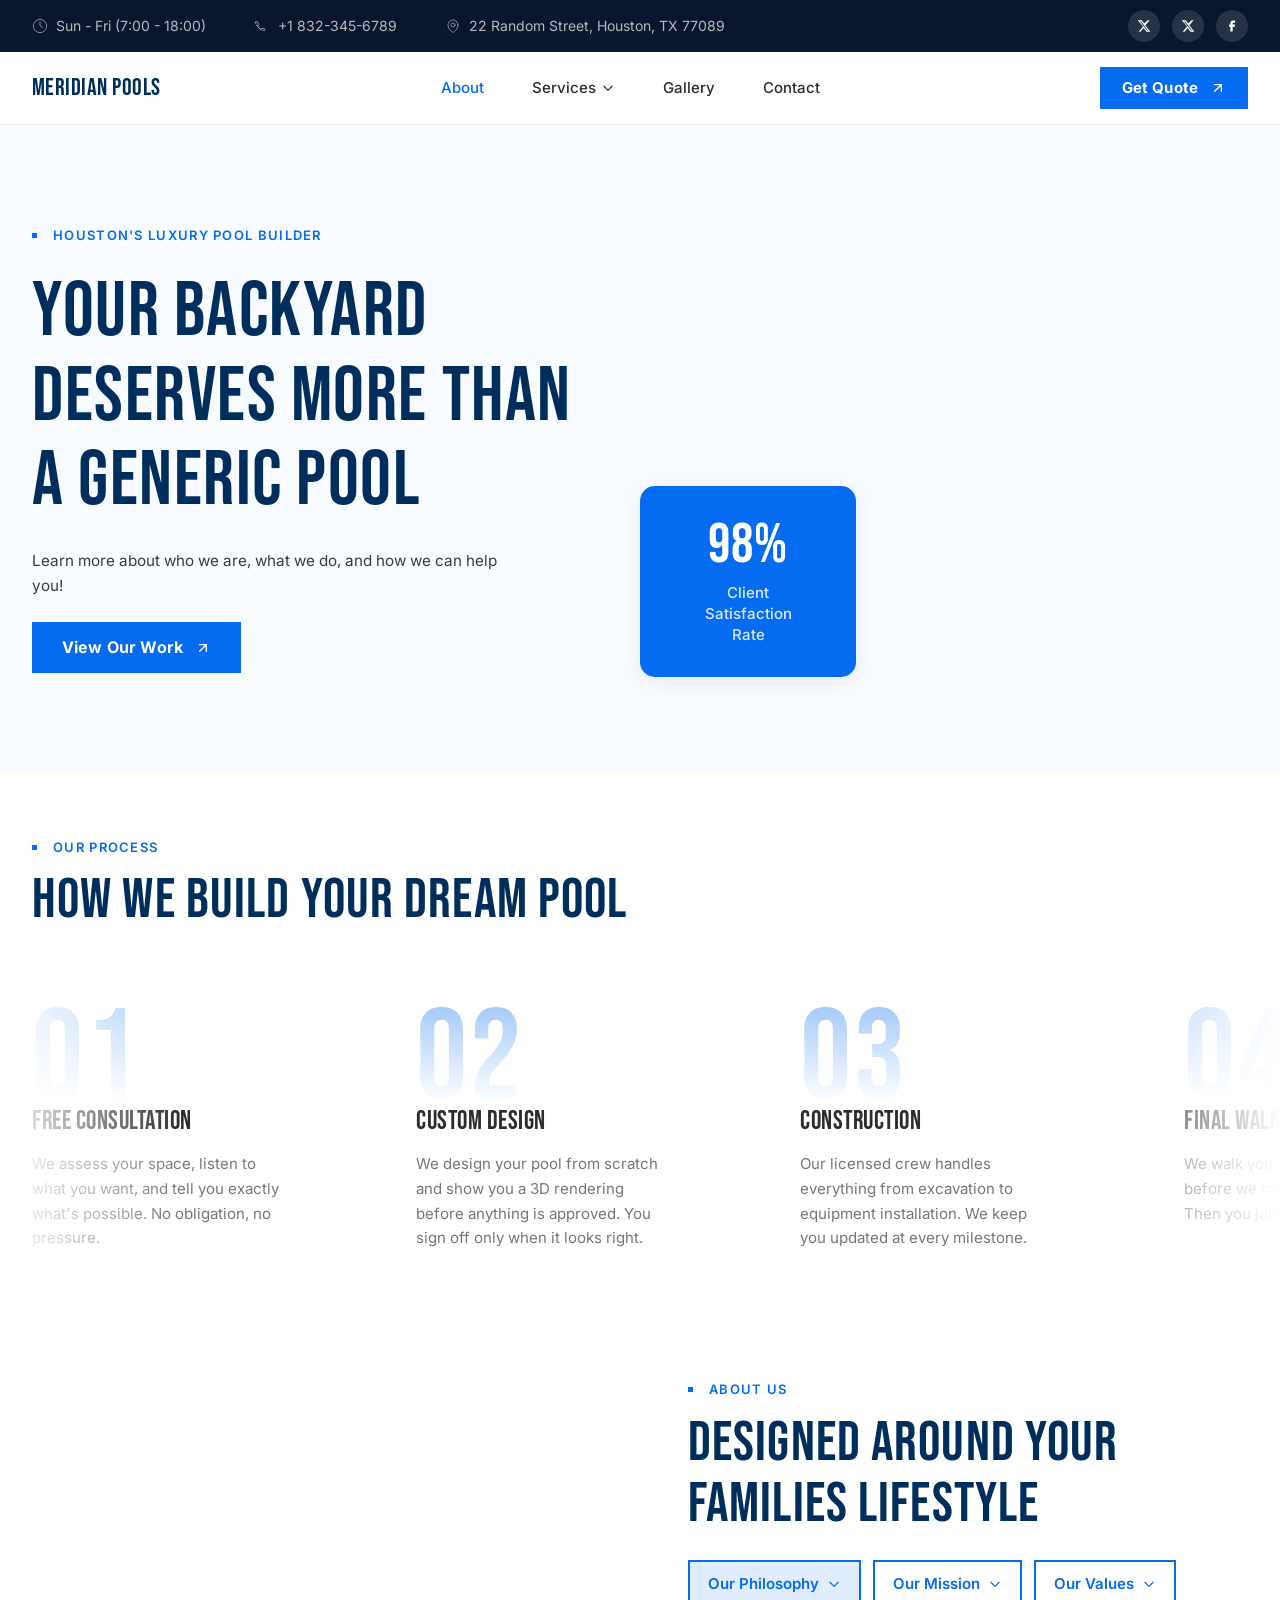
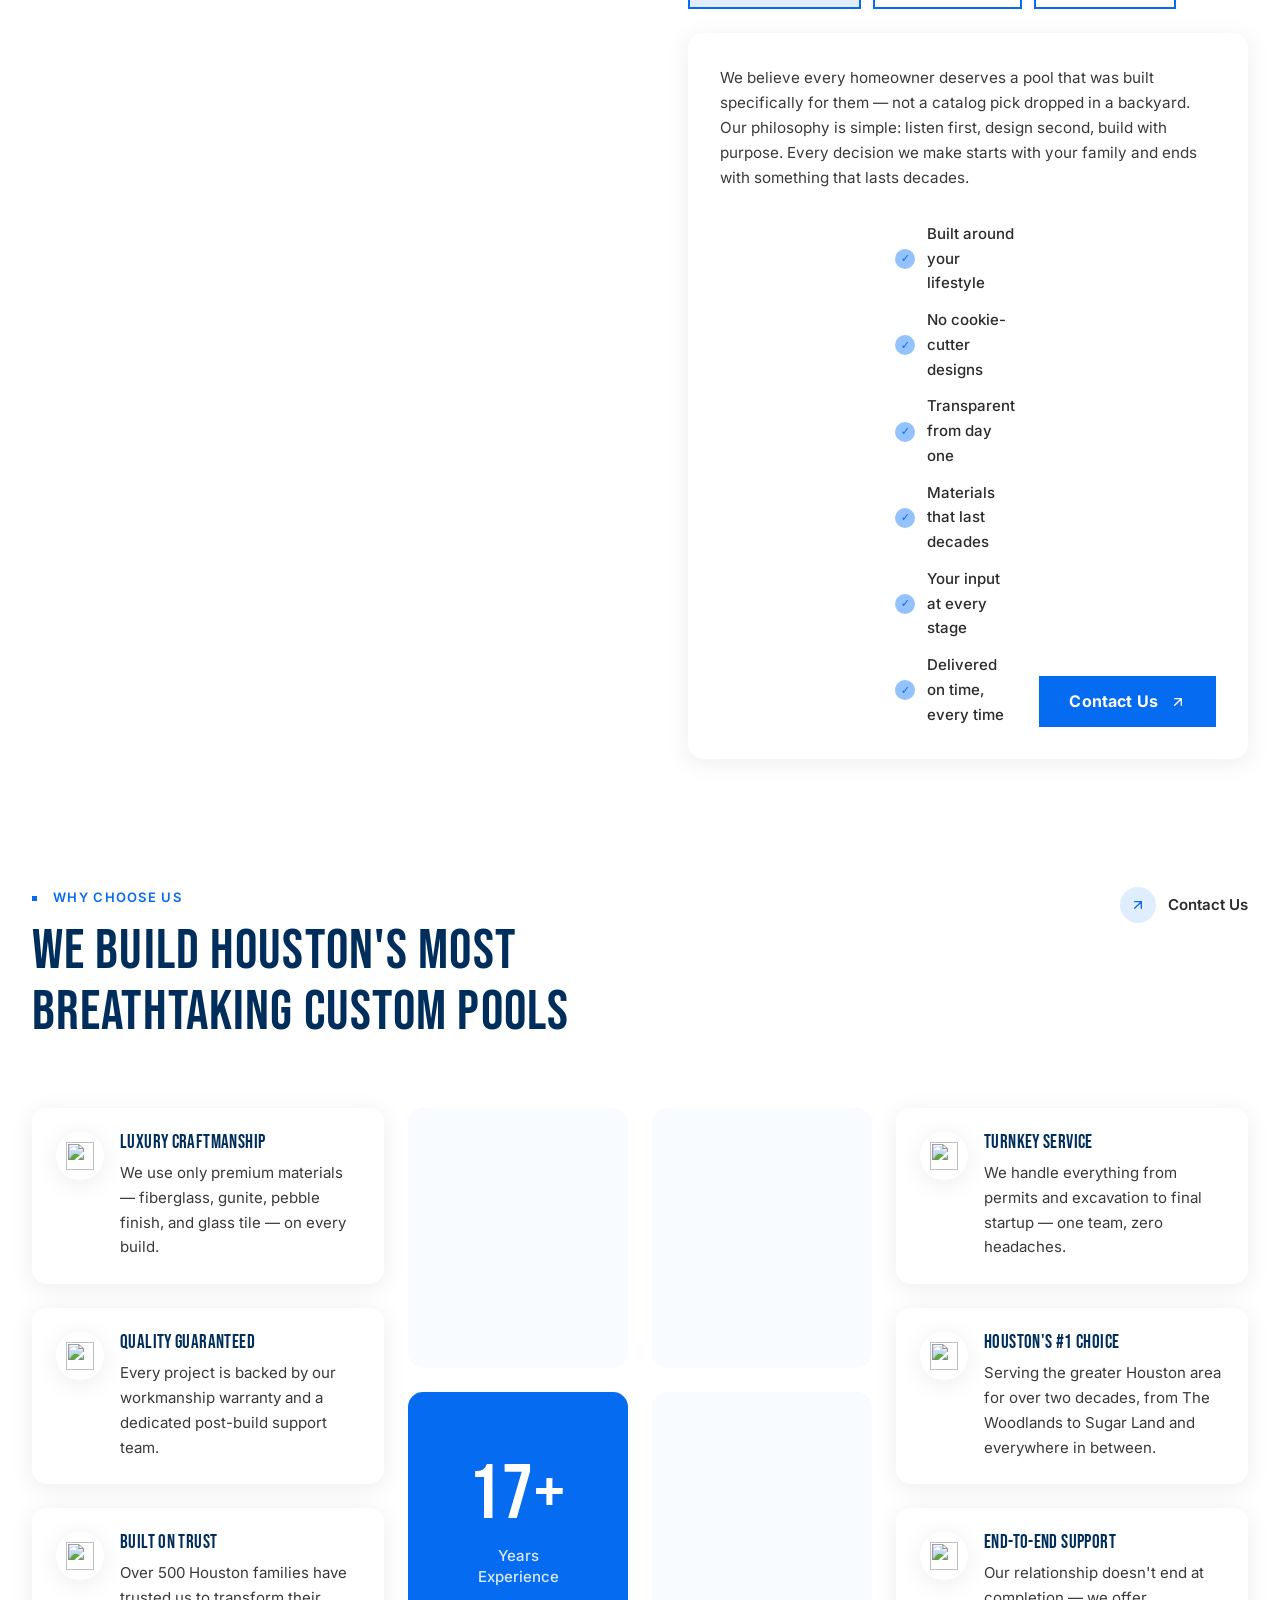
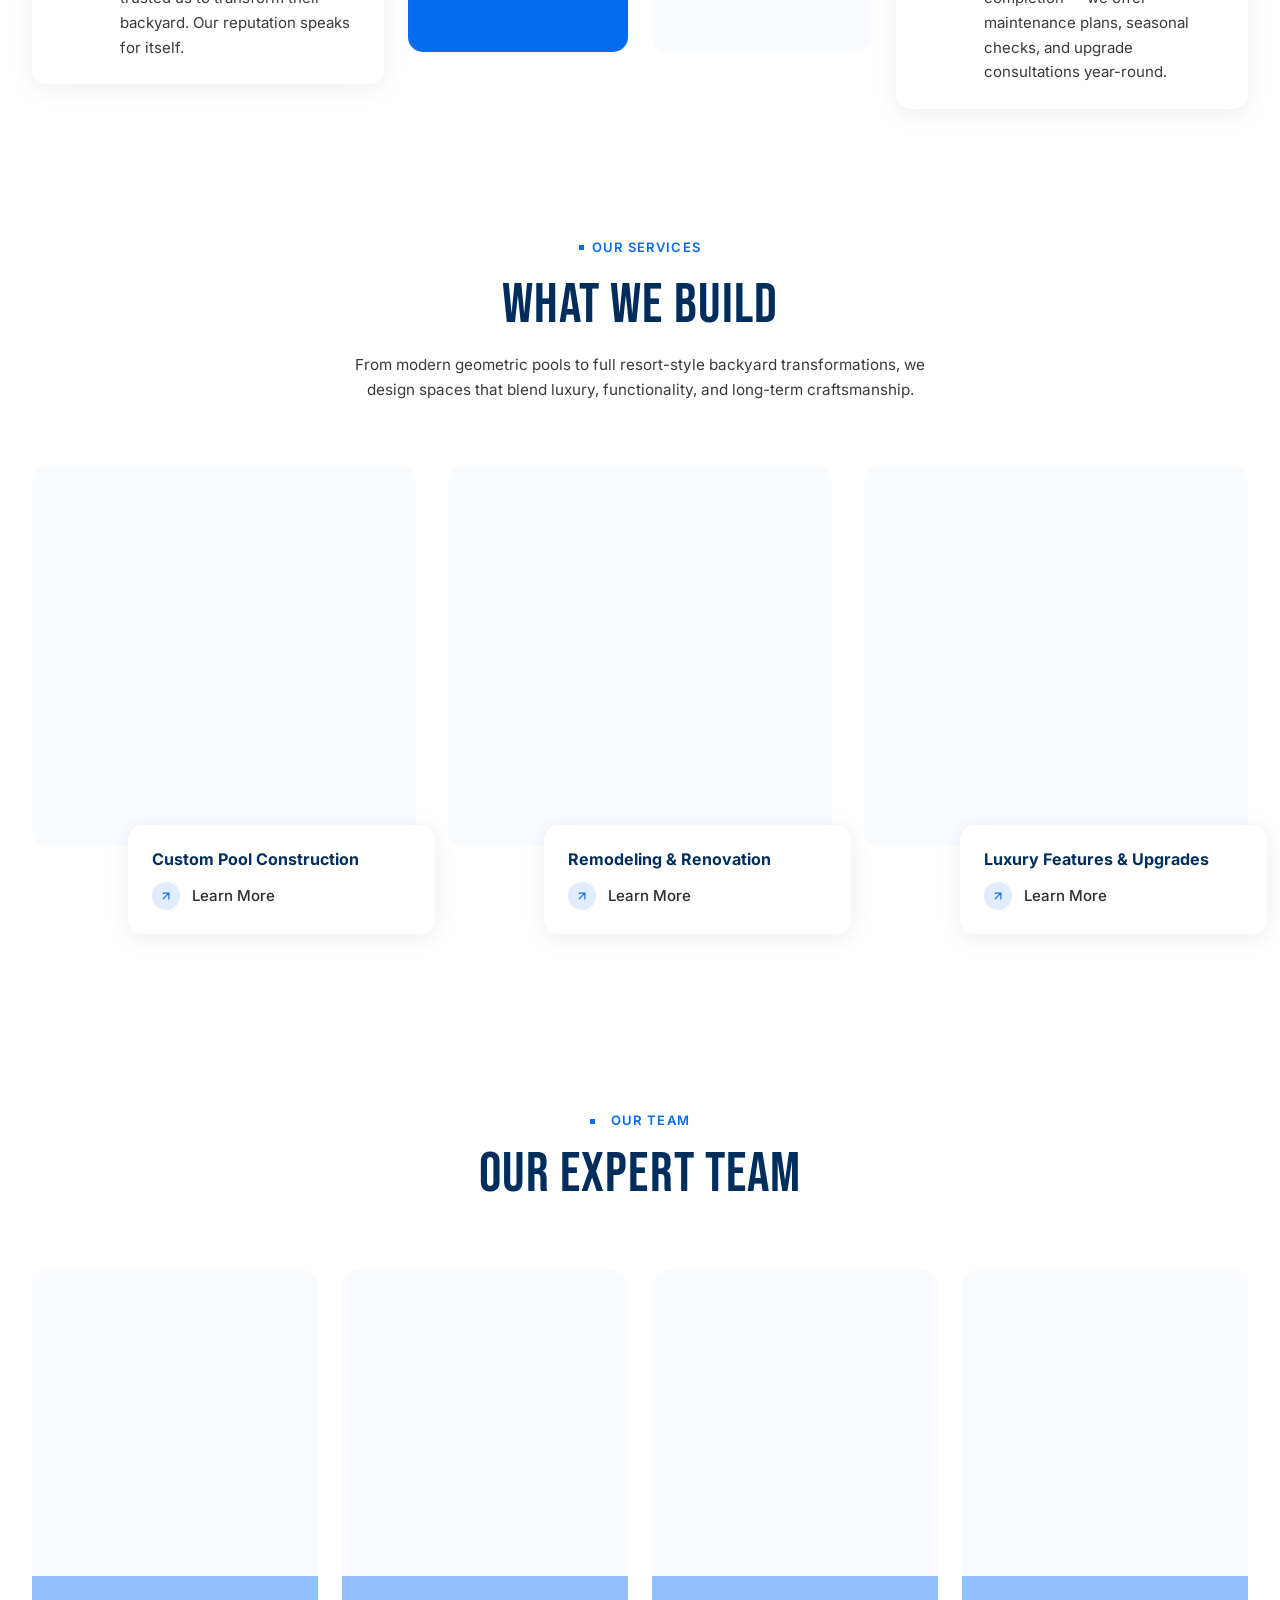
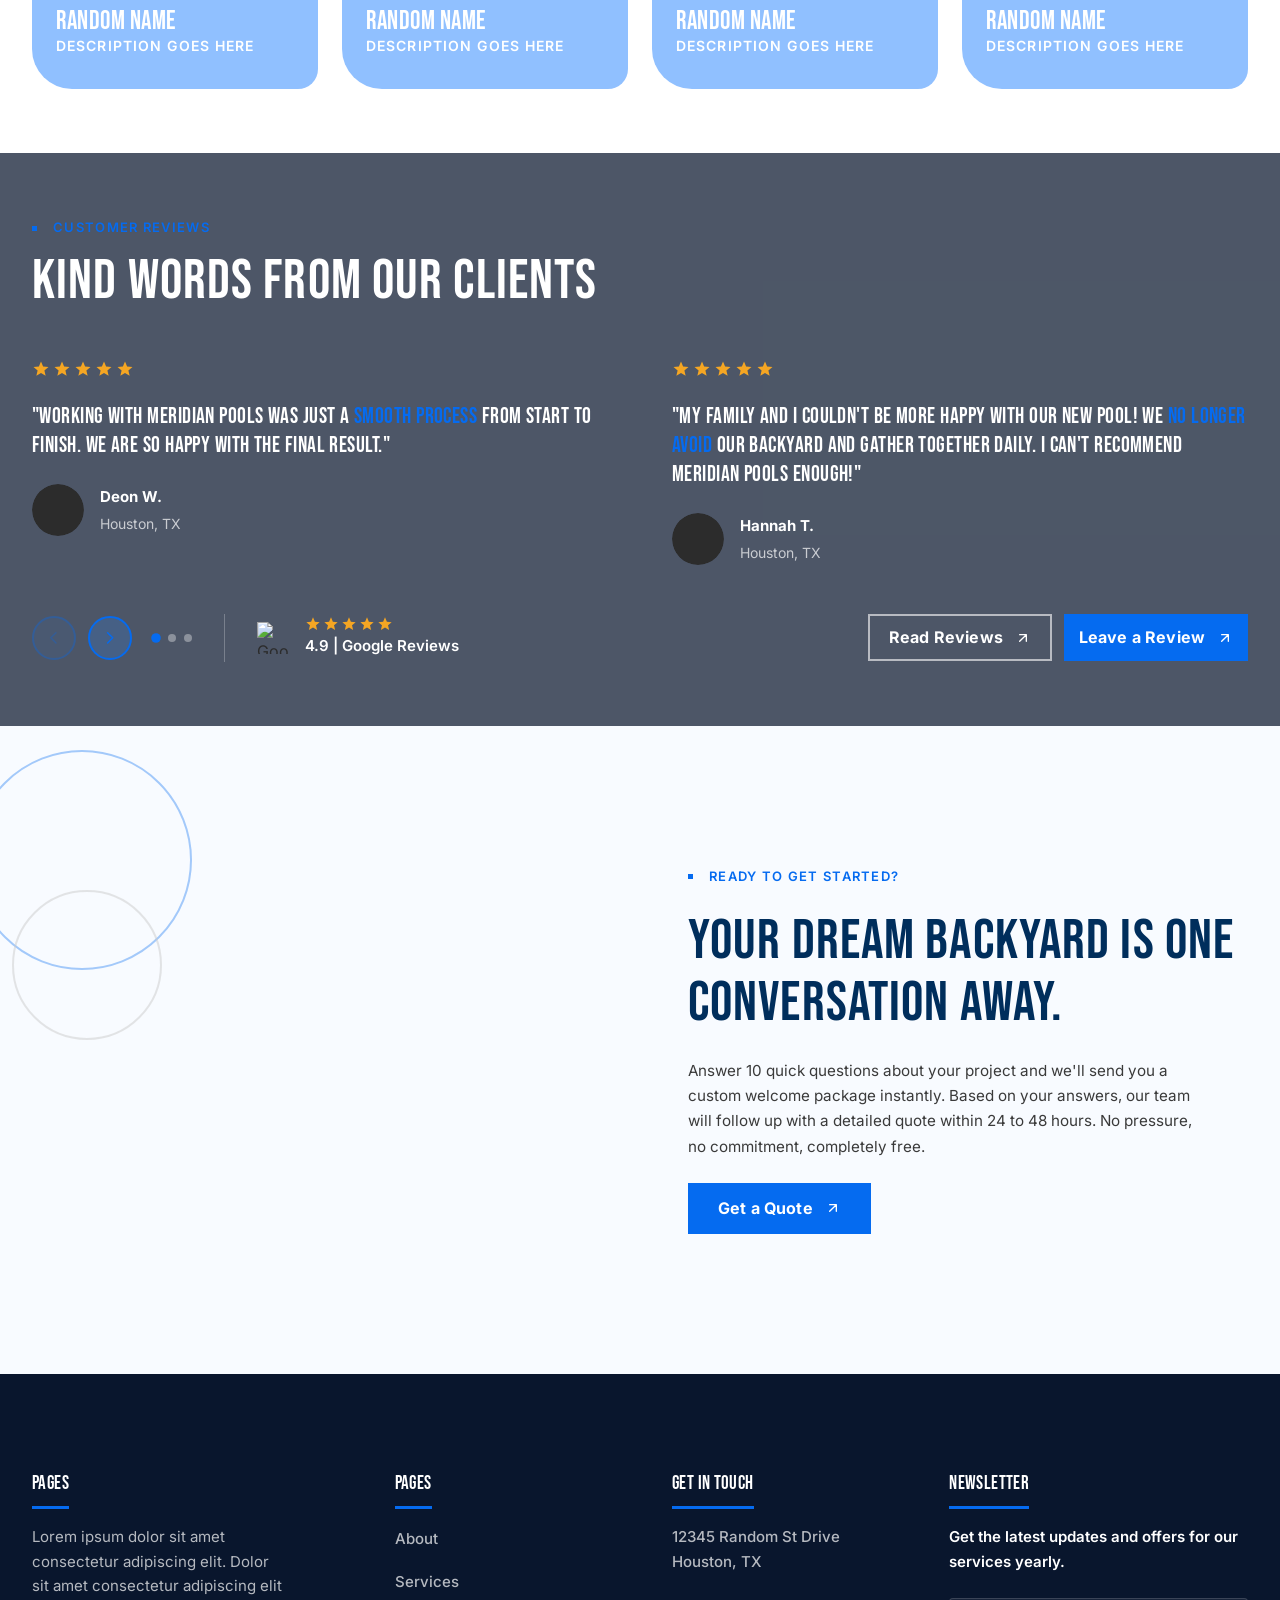
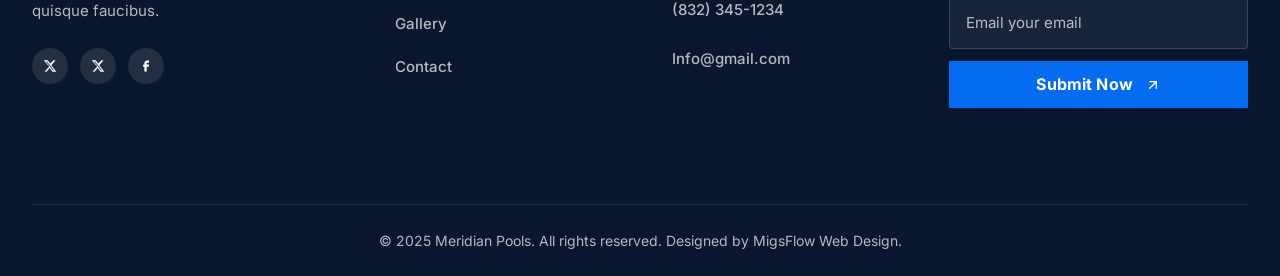
==== html/about.html @ 4914dd1b "update" ====
<!DOCTYPE html>
<html lang="en">

<head>
  <meta charset="UTF-8">
  <meta name="viewport" content="width=device-width, initial-scale=1.0">
  <meta name="description" content="Learn about Meridian Pools — Houston's trusted custom pool builder with over 120+ completed projects and a reputation built on craftsmanship and communication.">

  <title>About Us | Meridian Pools — Houston's Luxury Pool Builder</title>

  <!-- =====================================================================
     PRELOAD — Critical fonts above the fold
  ====================================================================== -->
  <link rel="preload" href="../fonts/bebas-neue-v16-latin-regular.woff2"
        as="font" type="font/woff2" crossorigin>
  <link rel="preload" href="../fonts/inter-v20-latin-700.woff2"
        as="font" type="font/woff2" crossorigin>
  <link rel="preload" href="../fonts/inter-v20-latin-regular.woff2"
        as="font" type="font/woff2" crossorigin>

  <!-- =====================================================================
     CSS
  ====================================================================== -->
  <link rel="stylesheet" href="../css/global.css">
  <link rel="stylesheet" href="../css/components.css">
  <link rel="stylesheet" href="../css/animations.css">
  <link rel="stylesheet" href="../css/styles.css">
  <link rel="stylesheet" href="../css/about.css">

</head>

<body>

  <!-- =====================================================================
     TOPBAR
  ====================================================================== -->
  <div id="topbar">
    <div class="container topbar-inner">

      <div class="topbar-info">
        <!-- Hours -->
        <span class="topbar-item">
          <svg xmlns="http://www.w3.org/2000/svg" fill="none"
               viewBox="0 0 24 24" stroke="currentColor" aria-hidden="true">
            <circle cx="12" cy="12" r="10" stroke-width="1.5"/>
            <path stroke-linecap="round" stroke-linejoin="round"
                  stroke-width="1.5" d="M12 6v6l4 2"/>
          </svg>
          Sun - Fri (7:00 - 18:00)
        </span>

        <!-- Phone -->
        <span class="topbar-item">
          <svg xmlns="http://www.w3.org/2000/svg" fill="none"
               viewBox="0 0 24 24" stroke="currentColor" aria-hidden="true">
            <path stroke-linecap="round" stroke-linejoin="round" stroke-width="1.5"
              d="M2.25 6.338c0-.414.336-.75.75-.75h2.25a.75.75 0 0 1 .743.647l.63 4.2a.75.75 0 0 1-.44.813l-1.27.508a11.25 11.25 0 0 0 5.38 5.38l.508-1.27a.75.75 0 0 1 .814-.44l4.2.63a.75.75 0 0 1 .647.743V18a.75.75 0 0 1-.75.75C9.716 18.75 2.25 11.284 2.25 6.338Z"/>
          </svg>
          <a href="tel:+18323456789">+1 832-345-6789</a>
        </span>

        <!-- Address -->
        <span class="topbar-item">
          <svg xmlns="http://www.w3.org/2000/svg" fill="none"
               viewBox="0 0 24 24" stroke="currentColor" aria-hidden="true">
            <path stroke-linecap="round" stroke-linejoin="round" stroke-width="1.5"
              d="M15 10.5a3 3 0 1 1-6 0 3 3 0 0 1 6 0Z"/>
            <path stroke-linecap="round" stroke-linejoin="round" stroke-width="1.5"
              d="M19.5 10.5c0 7.142-7.5 11.25-7.5 11.25S4.5 17.642 4.5 10.5a7.5 7.5 0 1 1 15 0Z"/>
          </svg>
          <a href="https://maps.google.com" target="_blank" rel="noopener">
            22 Random Street, Houston, TX 77089
          </a>
        </span>
      </div>

      <!-- Social icons -->
      <div class="topbar-social">
        <a href="#" aria-label="Twitter / X">
          <svg xmlns="http://www.w3.org/2000/svg" viewBox="0 0 24 24"
               fill="currentColor" aria-hidden="true">
            <path d="M18.244 2.25h3.308l-7.227 8.26 8.502 11.24H16.17l-4.714-6.231-5.401 6.231H2.746l7.73-8.835L1.254 2.25H8.08l4.253 5.622 5.911-5.622Zm-1.161 17.52h1.833L7.084 4.126H5.117L17.083 19.77Z"/>
          </svg>
        </a>
        <a href="#" aria-label="X">
          <svg xmlns="http://www.w3.org/2000/svg" viewBox="0 0 24 24"
               fill="currentColor" aria-hidden="true">
            <path d="M18.244 2.25h3.308l-7.227 8.26 8.502 11.24H16.17l-4.714-6.231-5.401 6.231H2.746l7.73-8.835L1.254 2.25H8.08l4.253 5.622 5.911-5.622Zm-1.161 17.52h1.833L7.084 4.126H5.117L17.083 19.77Z"/>
          </svg>
        </a>
        <a href="#" aria-label="Facebook">
          <svg xmlns="http://www.w3.org/2000/svg" viewBox="0 0 24 24"
               fill="currentColor" aria-hidden="true">
            <path d="M9.198 21.5h4v-8.01h3.604l.396-3.98h-4V7.5a1 1 0 0 1 1-1h3v-4h-3a5 5 0 0 0-5 5v2.01h-2l-.396 3.98h2.396v8.01Z"/>
          </svg>
        </a>
      </div>

    </div>
  </div>
  <!-- /TOPBAR -->


  <!-- =====================================================================
     NAVIGATION
  ====================================================================== -->
  <header id="navbar">
    <div class="container nav-inner">

      <a href="../index.html" class="nav-logo" aria-label="Meridian Pools — Home">
        MERIDIAN POOLS
      </a>

      <!-- Desktop nav -->
      <nav aria-label="Main navigation">
        <ul class="nav-links">
          <li><a href="about.html" class="active">About</a></li>

          <li>
            <button class="nav-drop-toggle" aria-expanded="false"
                    aria-haspopup="true">
              Services
              <svg class="nav-chevron" xmlns="http://www.w3.org/2000/svg"
                   fill="none" viewBox="0 0 24 24" stroke="currentColor"
                   aria-hidden="true">
                <path stroke-linecap="round" stroke-linejoin="round"
                      stroke-width="2" d="M19 9l-7 7-7-7"/>
              </svg>
            </button>
            <ul class="nav-dropdown" role="menu">
              <li role="none">
                <a href="services/custom-builds.html" role="menuitem">
                  Custom Pool Construction
                </a>
              </li>
              <li role="none">
                <a href="services/renovations.html" role="menuitem">
                  Remodeling &amp; Renovation
                </a>
              </li>
              <li role="none">
                <a href="services/add-ons.html" role="menuitem">
                  Luxury Features &amp; Add-Ons
                </a>
              </li>
            </ul>
          </li>

          <li><a href="gallery.html">Gallery</a></li>
          <li><a href="contact.html">Contact</a></li>
        </ul>
      </nav>

      <!-- Desktop CTA -->
      <div class="nav-cta">
        <a href="quote.html" class="btn-primary">
          Get Quote
          <svg class="btn-icon" xmlns="http://www.w3.org/2000/svg"
               fill="none" viewBox="0 0 24 24" stroke="currentColor"
               aria-hidden="true">
            <path stroke-linecap="round" stroke-linejoin="round"
                  stroke-width="2" d="M7 17L17 7M17 7H7M17 7v10"/>
          </svg>
        </a>
      </div>

      <!-- Hamburger -->
      <button class="nav-hamburger" aria-expanded="false"
              aria-label="Open menu" aria-controls="mobile-drawer">
        <span></span>
        <span></span>
        <span></span>
      </button>

      <!-- Mobile drawer -->
      <nav class="nav-drawer" id="mobile-drawer" aria-label="Mobile navigation">

        <button class="nav-drawer-close" aria-label="Close menu">
          <svg xmlns="http://www.w3.org/2000/svg" fill="none"
               viewBox="0 0 24 24" stroke="currentColor" aria-hidden="true">
            <path stroke-linecap="round" stroke-linejoin="round"
                  stroke-width="2" d="M6 18L18 6M6 6l12 12"/>
          </svg>
        </button>

        <ul>
          <li><a href="about.html" class="active">About</a></li>
          <li>
            <button class="nav-drop-toggle" aria-expanded="false">
              Services
              <svg class="nav-chevron" xmlns="http://www.w3.org/2000/svg"
                   fill="none" viewBox="0 0 24 24" stroke="currentColor"
                   aria-hidden="true">
                <path stroke-linecap="round" stroke-linejoin="round"
                      stroke-width="2" d="M19 9l-7 7-7-7"/>
              </svg>
            </button>
            <ul class="nav-sub">
              <li><a href="../services/custom-builds.html">Custom Pool Construction</a></li>
              <li><a href="../services/renovations.html">Remodeling &amp; Renovation</a></li>
              <li><a href="../services/add-ons.html">Luxury Features &amp; Add-Ons</a></li>
            </ul>
          </li>
          <li><a href="gallery.html">Gallery</a></li>
          <li><a href="contact.html">Contact</a></li>
        </ul>

        <div class="nav-drawer-cta">
          <a href="quote.html" class="btn-primary">
            Get Quote
            <svg class="btn-icon" xmlns="http://www.w3.org/2000/svg"
                 fill="none" viewBox="0 0 24 24" stroke="currentColor"
                 aria-hidden="true">
              <path stroke-linecap="round" stroke-linejoin="round"
                    stroke-width="2" d="M7 17L17 7M17 7H7M17 7v10"/>
            </svg>
          </a>
        </div>
      </nav>

    </div>
  </header>
  <!-- /NAVIGATION -->


  <main>

<!-- ==================================================================
   ABOUT HERO SECTION
   Light blue bg, text left, image right with stat card overlay.
   Mobile: text first, image below.
=================================================================== -->
<section id="about-hero" class="section-padding">
  <div class="container about-hero-inner">

    <!-- Left — text content -->
    <div class="about-hero-content reveal fade-right">
      <p class="eyebrow about-hero-eyebrow">Houston's Luxury Pool Builder</p>
      <h1>Your Backyard Deserves More Than a Generic Pool</h1>
      <p class="about-hero-body">
        Learn more about who we are, what we do, and how we can help you!
      </p>
      <a href="gallery.html" class="btn-primary">
        View Our Work
        <svg class="btn-icon" xmlns="http://www.w3.org/2000/svg"
             fill="none" viewBox="0 0 24 24" stroke="currentColor"
             aria-hidden="true">
          <path stroke-linecap="round" stroke-linejoin="round"
                stroke-width="2" d="M7 17L17 7M17 7H7M17 7v10"/>
        </svg>
      </a>
    </div>

    <!-- Right — image + stat card -->
    <div class="about-hero-img-col reveal fade-left">

      <!-- Stat card — overlaps bottom left of image -->
      <div class="about-hero-stat">
        <p class="about-hero-stat-num">98%</p>
        <p class="about-hero-stat-label">Client Satisfaction Rate</p>
      </div>

      <picture class="about-hero-img-wrap">
        <source media="(max-width: 600px)"
                srcset="../images/assets/about-hero-m.webp">
        <source media="(min-width: 601px)"
                srcset="../images/assets/about-hero.webp">
        <img
          src="../images/assets/about-hero.jpg"
          alt="Luxury custom pool built by Meridian Pools in Houston"
          width="640"
          height="520"
          loading="eager"
          decoding="async">
      </picture>

    </div>
    <!-- /about-hero-img-col -->

  </div>
</section>
<!-- /ABOUT HERO -->


<!-- ==================================================================
   PROCESS SECTION
   Auto-scrolling carousel, fades on edges, 4 steps.
   Same structure as homepage but with blue number gradient.
=================================================================== -->
<section id="about-process" class="section-padding">
  <div class="container">
    <div class="about-process-header reveal fade-up">
      <p class="eyebrow about-process-eyebrow">Our Process</p>
      <h2>How We Build Your Dream Pool</h2>
    </div>
  </div>

  <div class="about-process-wrap">

    <!-- Edge fades -->
    <div class="about-process-fade about-process-fade-left" aria-hidden="true"></div>
    <div class="about-process-fade about-process-fade-right" aria-hidden="true"></div>

    <!-- Scrolling track -->
    <div class="about-process-track">

      <!-- Step 1 -->
      <div class="about-process-card">
        <span class="about-process-num" aria-hidden="true">01</span>
        <h3>Free Consultation</h3>
        <p>We assess your space, listen to what you want, and tell you exactly what's possible. No obligation, no pressure.</p>
      </div>

      <!-- Step 2 -->
      <div class="about-process-card">
        <span class="about-process-num" aria-hidden="true">02</span>
        <h3>Custom Design</h3>
        <p>We design your pool from scratch and show you a 3D rendering before anything is approved. You sign off only when it looks right.</p>
      </div>

      <!-- Step 3 -->
      <div class="about-process-card">
        <span class="about-process-num" aria-hidden="true">03</span>
        <h3>Construction</h3>
        <p>Our licensed crew handles everything from excavation to equipment installation. We keep you updated at every milestone.</p>
      </div>

      <!-- Step 4 -->
      <div class="about-process-card">
        <span class="about-process-num" aria-hidden="true">04</span>
        <h3>Final Walkthrough</h3>
        <p>We walk you through every system before we hand over the keys. Then you jump in.</p>
      </div>

      <!-- Duplicates for seamless loop -->
      <div class="about-process-card" aria-hidden="true">
        <span class="about-process-num" aria-hidden="true">01</span>
        <h3>Free Consultation</h3>
        <p>We assess your space, listen to what you want, and tell you exactly what's possible. No obligation, no pressure.</p>
      </div>

      <div class="about-process-card" aria-hidden="true">
        <span class="about-process-num" aria-hidden="true">02</span>
        <h3>Custom Design</h3>
        <p>We design your pool from scratch and show you a 3D rendering before anything is approved. You sign off only when it looks right.</p>
      </div>

      <div class="about-process-card" aria-hidden="true">
        <span class="about-process-num" aria-hidden="true">03</span>
        <h3>Construction</h3>
        <p>Our licensed crew handles everything from excavation to equipment installation. We keep you updated at every milestone.</p>
      </div>

      <div class="about-process-card" aria-hidden="true">
        <span class="about-process-num" aria-hidden="true">04</span>
        <h3>Final Walkthrough</h3>
        <p>We walk you through every system before we hand over the keys. Then you jump in.</p>
      </div>

    </div>
    <!-- /about-process-track -->

  </div>
</section>
<!-- /ABOUT PROCESS -->

<!-- ==================================================================
   ABOUT STORY SECTION
   Image collage left, tabbed content switcher right.
   Mobile: tabs/content first, collage second.
=================================================================== -->
<section id="about-story" class="section-padding">
  <div class="container about-story-inner">

    <!-- Left — image collage (order 2 on mobile, order 1 on desktop) -->
    <div class="about-story-collage reveal fade-right">

      <!-- Large image — left, full height -->
      <div class="collage-img collage-img-main">
        <picture>
          <source media="(max-width: 600px)"
                  srcset="../images/assets/about-collage-main-m.webp">
          <source media="(min-width: 601px)"
                  srcset="../images/assets/about-collage-main.webp">
          <img src="../images/assets/about-collage-main.jpg"
               alt="Meridian Pools team reviewing blueprints"
               width="340" height="520"
               loading="lazy" decoding="async">
        </picture>
      </div>

      <!-- Right column — two stacked images -->
      <div class="collage-right">

        <div class="collage-img collage-img-top">
          <picture>
            <source media="(max-width: 600px)"
                    srcset="../images/assets/about-collage-top-m.webp">
            <source media="(min-width: 601px)"
                    srcset="../images/assets/about-collage-top.webp">
            <img src="../images/assets/about-collage-top.jpg"
                 alt="Pool under construction"
                 width="300" height="240"
                 loading="lazy" decoding="async">
          </picture>
        </div>

        <div class="collage-img collage-img-bottom">
          <picture>
            <source media="(max-width: 600px)"
                    srcset="../images/assets/about-collage-bottom-m.webp">
            <source media="(min-width: 601px)"
                    srcset="../images/assets/about-collage-bottom.webp">
            <img src="../images/assets/about-collage-bottom.jpg"
                 alt="Family enjoying their custom pool"
                 width="300" height="280"
                 loading="lazy" decoding="async">
          </picture>
        </div>

      </div>
      <!-- /collage-right -->

    </div>
    <!-- /about-story-collage -->


    <!-- Right — tabbed content (order 1 on mobile, order 2 on desktop) -->
    <div class="about-story-content reveal fade-left">

      <!-- Eyebrow + heading -->
      <div class="about-story-header">
        <p class="eyebrow about-story-eyebrow">About Us</p>
        <h2>Designed Around Your Families Lifestyle</h2>
      </div>

      <!-- Tab buttons -->
      <div class="about-story-tabs" role="tablist"
           aria-label="About us sections">
        <button class="story-tab active" role="tab"
                aria-selected="true" aria-controls="tab-philosophy"
                data-tab="philosophy">
          Our Philosophy
          <svg xmlns="http://www.w3.org/2000/svg" fill="none"
               viewBox="0 0 24 24" stroke="currentColor" aria-hidden="true">
            <path stroke-linecap="round" stroke-linejoin="round"
                  stroke-width="2" d="M19 9l-7 7-7-7"/>
          </svg>
        </button>
        <button class="story-tab" role="tab"
                aria-selected="false" aria-controls="tab-mission"
                data-tab="mission">
          Our Mission
          <svg xmlns="http://www.w3.org/2000/svg" fill="none"
               viewBox="0 0 24 24" stroke="currentColor" aria-hidden="true">
            <path stroke-linecap="round" stroke-linejoin="round"
                  stroke-width="2" d="M19 9l-7 7-7-7"/>
          </svg>
        </button>
        <button class="story-tab" role="tab"
                aria-selected="false" aria-controls="tab-values"
                data-tab="values">
          Our Values
          <svg xmlns="http://www.w3.org/2000/svg" fill="none"
               viewBox="0 0 24 24" stroke="currentColor" aria-hidden="true">
            <path stroke-linecap="round" stroke-linejoin="round"
                  stroke-width="2" d="M19 9l-7 7-7-7"/>
          </svg>
        </button>
      </div>

      <!-- Tab panels wrapper -->
      <div class="story-panels-wrap">

        <!-- Philosophy -->
        <div class="story-panel active" id="tab-philosophy"
             role="tabpanel" aria-labelledby="tab-philosophy">
          <div class="story-card">
            <p class="story-card-body">
              We believe every homeowner deserves a pool that was built
              specifically for them — not a catalog pick dropped in a backyard.
              Our philosophy is simple: listen first, design second, build with
              purpose. Every decision we make starts with your family and ends
              with something that lasts decades.
            </p>
            <div class="story-card-bottom">
              <picture class="story-card-img">
                <source media="(max-width: 600px)"
                        srcset="../images/assets/about-tab-philosophy-m.webp">
                <source media="(min-width: 601px)"
                        srcset="../images/assets/about-tab-philosophy.webp">
                <img src="../images/assets/about-tab-philosophy.jpg"
                     alt="Meridian Pools craftsmanship"
                     width="200" height="160"
                     loading="lazy" decoding="async">
              </picture>
              <ul class="story-checklist">
                <li>Built around your lifestyle</li>
                <li>No cookie-cutter designs</li>
                <li>Transparent from day one</li>
                <li>Materials that last decades</li>
                <li>Your input at every stage</li>
                <li>Delivered on time, every time</li>
              </ul>
              <a href="contact.html" class="btn-primary story-card-btn">
                Contact Us
                <svg class="btn-icon" xmlns="http://www.w3.org/2000/svg"
                     fill="none" viewBox="0 0 24 24" stroke="currentColor"
                     aria-hidden="true">
                  <path stroke-linecap="round" stroke-linejoin="round"
                        stroke-width="2" d="M7 17L17 7M17 7H7M17 7v10"/>
                </svg>
              </a>
            </div>
          </div>
        </div>

        <!-- Mission -->
        <div class="story-panel" id="tab-mission"
             role="tabpanel" aria-labelledby="tab-mission">
          <div class="story-card">
            <p class="story-card-body">
              Our mission is to be Houston's most trusted pool builder — not
              the biggest, not the cheapest, but the one homeowners recommend
              without hesitation. We do that by being honest about timelines,
              clear about costs, and obsessive about the quality of every
              single build we put our name on.
            </p>
            <div class="story-card-bottom">
              <picture class="story-card-img">
                <source media="(max-width: 600px)"
                        srcset="../images/assets/about-tab-mission-m.webp">
                <source media="(min-width: 601px)"
                        srcset="../images/assets/about-tab-mission.webp">
                <img src="../images/assets/about-tab-mission.jpg"
                     alt="Meridian Pools team on site"
                     width="200" height="160"
                     loading="lazy" decoding="async">
              </picture>
              <ul class="story-checklist">
                <li>Honest pricing, no surprises</li>
                <li>Clear communication always</li>
                <li>On-time project delivery</li>
                <li>100% licensed and insured</li>
                <li>Locally rooted in Houston</li>
                <li>Referral-worthy every time</li>
              </ul>
              <a href="contact.html" class="btn-primary story-card-btn">
                Contact Us
                <svg class="btn-icon" xmlns="http://www.w3.org/2000/svg"
                     fill="none" viewBox="0 0 24 24" stroke="currentColor"
                     aria-hidden="true">
                  <path stroke-linecap="round" stroke-linejoin="round"
                        stroke-width="2" d="M7 17L17 7M17 7H7M17 7v10"/>
                </svg>
              </a>
            </div>
          </div>
        </div>

        <!-- Values -->
        <div class="story-panel" id="tab-values"
             role="tabpanel" aria-labelledby="tab-values">
          <div class="story-card">
            <p class="story-card-body">
              Craftsmanship, integrity, and accountability — those aren't words
              on a wall, they're how we show up every day. We value the trust
              homeowners place in us when they hand us their backyard, and we
              take that seriously from the first consultation to the final
              walkthrough.
            </p>
            <div class="story-card-bottom">
              <picture class="story-card-img">
                <source media="(max-width: 600px)"
                        srcset="../images/assets/about-tab-values-m.webp">
                <source media="(min-width: 601px)"
                        srcset="../images/assets/about-tab-values.webp">
                <img src="../images/assets/about-tab-values.jpg"
                     alt="Meridian Pools quality work"
                     width="200" height="160"
                     loading="lazy" decoding="async">
              </picture>
              <ul class="story-checklist">
                <li>Craftsmanship in every detail</li>
                <li>Integrity in every decision</li>
                <li>Accountability on every job</li>
                <li>Respect for your home</li>
                <li>Pride in our community</li>
                <li>Excellence as the standard</li>
              </ul>
              <a href="contact.html" class="btn-primary story-card-btn">
                Contact Us
                <svg class="btn-icon" xmlns="http://www.w3.org/2000/svg"
                     fill="none" viewBox="0 0 24 24" stroke="currentColor"
                     aria-hidden="true">
                  <path stroke-linecap="round" stroke-linejoin="round"
                        stroke-width="2" d="M7 17L17 7M17 7H7M17 7v10"/>
                </svg>
              </a>
            </div>
          </div>
        </div>

      </div>
      <!-- /story-panels-wrap -->

    </div>
    <!-- /about-story-content -->

  </div>
</section>
<!-- /ABOUT STORY -->


<!-- ==================================================================
   WHY CHOOSE US SECTION
=================================================================== -->
<section id="why-us" class="section-padding">
  <div class="container">

    <!-- Header row -->
    <div class="why-us-header reveal fade-up">
      <div class="why-us-header-left">
        <p class="eyebrow why-us-eyebrow">Why Choose Us</p>
        <h2>We Build Houston's Most Breathtaking Custom Pools</h2>
      </div>
      <div class="why-us-header-right">
        <a href="contact.html" class="why-us-contact">
          <span class="why-us-contact-icon">
            <svg xmlns="http://www.w3.org/2000/svg" fill="none"
                 viewBox="0 0 24 24" stroke="currentColor" aria-hidden="true">
              <path stroke-linecap="round" stroke-linejoin="round"
                    stroke-width="2" d="M7 17L17 7M17 7H7M17 7v10"/>
            </svg>
          </span>
          Contact Us
        </a>
      </div>
    </div>

    <!-- Main grid -->
    <div class="why-us-grid">

      <!-- Col 1 — left feature cards -->
      <div class="why-us-col-left">

        <div class="why-card reveal fade-right">
          <div class="why-card-icon">
            <img src="../images/icons/icon-craftmanship.svg" alt=""
                 width="28" height="28" loading="lazy" decoding="async">
          </div>
          <div class="why-card-text">
            <h4>Luxury Craftmanship</h4>
            <p>We use only premium materials — fiberglass, gunite, pebble
              finish, and glass tile — on every build.</p>
          </div>
        </div>

        <div class="why-card reveal fade-right delay-1">
          <div class="why-card-icon">
            <img src="../images/icons/icon-quality.svg" alt=""
                 width="28" height="28" loading="lazy" decoding="async">
          </div>
          <div class="why-card-text">
            <h4>Quality Guaranteed</h4>
            <p>Every project is backed by our workmanship warranty and a
              dedicated post-build support team.</p>
          </div>
        </div>

        <div class="why-card reveal fade-right delay-2">
          <div class="why-card-icon">
            <img src="../images/icons/icon-trust.svg" alt=""
                 width="28" height="28" loading="lazy" decoding="async">
          </div>
          <div class="why-card-text">
            <h4>Built on Trust</h4>
            <p>Over 500 Houston families have trusted us to transform their
              backyard. Our reputation speaks for itself.</p>
          </div>
        </div>

      </div>
      <!-- /col left -->

      <!-- Col 2 — middle images left -->
      <div class="why-us-col-mid-left">

        <div class="why-img-wrap reveal fade-up">
          <picture>
            <source media="(max-width: 600px)"
                    srcset="../images/assets/why-us-1-m.webp">
            <source media="(min-width: 601px)"
                    srcset="../images/assets/why-us-1.webp">
            <img src="../images/assets/why-us-1.jpg"
                 alt="Meridian Pools builder on site"
                 width="280" height="320"
                 loading="lazy" decoding="async">
          </picture>
        </div>

        <!-- Blue stat card -->
        <div class="why-stat-card reveal fade-up delay-1">
          <p class="why-stat-num">17+</p>
          <p class="why-stat-label">Years Experience</p>
        </div>

      </div>
      <!-- /col mid left -->

      <!-- Col 3 — middle images right -->
      <div class="why-us-col-mid-right">

        <div class="why-img-wrap reveal fade-up delay-1">
          <picture>
            <source media="(max-width: 600px)"
                    srcset="../images/assets/why-us-2-m.webp">
            <source media="(min-width: 601px)"
                    srcset="../images/assets/why-us-2.webp">
            <img src="../images/assets/why-us-2.jpg"
                 alt="Aerial view of custom pool"
                 width="280" height="320"
                 loading="lazy" decoding="async">
          </picture>
        </div>

        <div class="why-img-wrap reveal fade-up delay-2">
          <picture>
            <source media="(max-width: 600px)"
                    srcset="../images/assets/why-us-3-m.webp">
            <source media="(min-width: 601px)"
                    srcset="../images/assets/why-us-3.webp">
            <img src="../images/assets/why-us-3.jpg"
                 alt="Pool at sunset"
                 width="280" height="320"
                 loading="lazy" decoding="async">
          </picture>
        </div>

      </div>
      <!-- /col mid right -->

      <!-- Col 4 — right feature cards -->
      <div class="why-us-col-right">

        <div class="why-card reveal fade-left">
          <div class="why-card-icon">
            <img src="../images/icons/icon-turnkey.svg" alt=""
                 width="28" height="28" loading="lazy" decoding="async">
          </div>
          <div class="why-card-text">
            <h4>Turnkey Service</h4>
            <p>We handle everything from permits and excavation to final
              startup — one team, zero headaches.</p>
          </div>
        </div>

        <div class="why-card reveal fade-left delay-1">
          <div class="why-card-icon">
            <img src="../images/icons/icon-houston.svg" alt=""
                 width="28" height="28" loading="lazy" decoding="async">
          </div>
          <div class="why-card-text">
            <h4>Houston's #1 Choice</h4>
            <p>Serving the greater Houston area for over two decades, from
              The Woodlands to Sugar Land and everywhere in between.</p>
          </div>
        </div>

        <div class="why-card reveal fade-left delay-2">
          <div class="why-card-icon">
            <img src="../images/icons/icon-support.svg" alt=""
                 width="28" height="28" loading="lazy" decoding="async">
          </div>
          <div class="why-card-text">
            <h4>End-to-End Support</h4>
            <p>Our relationship doesn't end at completion — we offer
              maintenance plans, seasonal checks, and upgrade consultations
              year-round.</p>
          </div>
        </div>

      </div>
      <!-- /col right -->

    </div>
    <!-- /why-us-grid -->

  </div>
</section>
<!-- /WHY CHOOSE US -->


     
<!-- ==================================================================
   SERVICES SECTION
=================================================================== -->
<section id="services" class="section-padding">
  <div class="container">

    <!-- Section header + nav buttons row -->
    <div class="services-top reveal fade-up">
      <div class="services-header">
        <p class="eyebrow">Our Services</p>
        <h2>What We Build</h2>
        <p class="services-subtext">
          From modern geometric pools to full resort-style backyard
          transformations, we design spaces that blend luxury,
          functionality, and long-term craftsmanship.
        </p>
      </div>
    </div>

    <!-- Carousel track wrapper -->
    <div class="services-carousel-wrap">
      <div class="services-track" id="servicesTrack">

        <!-- Card 1 -->
        <div class="service-card reveal fade-up delay-1">
          <div class="service-card-img img-zoom">
            <picture>
              <source media="(max-width: 600px)" srcset="images/services/custom-builds-m.webp">
              <source media="(min-width: 601px)" srcset="images/services/custom-builds.webp">
              <img src="images/services/custom-builds.jpg"
                   alt="Custom pool construction"
                   width="480" height="380"
                   loading="lazy" decoding="async">
            </picture>
          </div>
          <div class="service-card-label">
            <h4>Custom Pool Construction</h4>
            <a href="services/custom-builds.html" class="service-learn-more">
              <span class="service-learn-icon" aria-hidden="true">
                <svg xmlns="http://www.w3.org/2000/svg" fill="none"
                     viewBox="0 0 24 24" stroke="currentColor">
                  <path stroke-linecap="round" stroke-linejoin="round"
                        stroke-width="2" d="M7 17L17 7M17 7H7M17 7v10"/>
                </svg>
              </span>
              Learn More
            </a>
          </div>
        </div>

        <!-- Card 2 -->
        <div class="service-card reveal fade-up delay-2">
          <div class="service-card-img img-zoom">
            <picture>
              <source media="(max-width: 600px)" srcset="images/services/renovations-m.webp">
              <source media="(min-width: 601px)" srcset="images/services/renovations.webp">
              <img src="images/services/renovations.jpg"
                   alt="Pool remodeling and renovation"
                   width="480" height="380"
                   loading="lazy" decoding="async">
            </picture>
          </div>
          <div class="service-card-label">
            <h4>Remodeling &amp; Renovation</h4>
            <a href="services/renovations.html" class="service-learn-more">
              <span class="service-learn-icon" aria-hidden="true">
                <svg xmlns="http://www.w3.org/2000/svg" fill="none"
                     viewBox="0 0 24 24" stroke="currentColor">
                  <path stroke-linecap="round" stroke-linejoin="round"
                        stroke-width="2" d="M7 17L17 7M17 7H7M17 7v10"/>
                </svg>
              </span>
              Learn More
            </a>
          </div>
        </div>

        <!-- Card 3 -->
        <div class="service-card reveal fade-up delay-3">
          <div class="service-card-img img-zoom">
            <picture>
              <source media="(max-width: 600px)" srcset="images/services/add-ons-m.webp">
              <source media="(min-width: 601px)" srcset="images/services/add-ons.webp">
              <img src="images/services/add-ons.jpg"
                   alt="Luxury pool features and add-ons"
                   width="480" height="380"
                   loading="lazy" decoding="async">
            </picture>
          </div>
          <div class="service-card-label">
            <h4>Luxury Features &amp; Upgrades</h4>
            <a href="services/add-ons.html" class="service-learn-more">
              <span class="service-learn-icon" aria-hidden="true">
                <svg xmlns="http://www.w3.org/2000/svg" fill="none"
                     viewBox="0 0 24 24" stroke="currentColor">
                  <path stroke-linecap="round" stroke-linejoin="round"
                        stroke-width="2" d="M7 17L17 7M17 7H7M17 7v10"/>
                </svg>
              </span>
              Learn More
            </a>
          </div>
        </div>

      </div>
    </div>
    <!-- /carousel -->
      <!-- Prev / Next buttons -->
      <div class="services-nav">
        <button class="services-nav-btn" id="servicesPrev" aria-label="Previous service">
          <svg xmlns="http://www.w3.org/2000/svg" fill="none"
               viewBox="0 0 24 24" stroke="currentColor" aria-hidden="true">
            <path stroke-linecap="round" stroke-linejoin="round"
                  stroke-width="2" d="M15 19l-7-7 7-7"/>
          </svg>
        </button>
        <button class="services-nav-btn" id="servicesNext" aria-label="Next service">
          <svg xmlns="http://www.w3.org/2000/svg" fill="none"
               viewBox="0 0 24 24" stroke="currentColor" aria-hidden="true">
            <path stroke-linecap="round" stroke-linejoin="round"
                  stroke-width="2" d="M9 5l7 7-7 7"/>
          </svg>
        </button>
      </div>     

  </div>
</section>
<!-- /SERVICES -->

<!-- ==================================================================
   TEAM SECTION
   Centered header, 4-col grid on desktop, 2x2 on tablet,
   horizontal carousel with prev/next on mobile.
=================================================================== -->
<section id="team" class="section-padding">
  <div class="container">

    <!-- Header — centered -->
    <div class="team-header reveal fade-up">
      <p class="eyebrow team-eyebrow">Our Team</p>
      <h2>Our Expert Team</h2>
    </div>

    <!-- Cards track wrapper -->
    <div class="team-track-wrap">
      <div class="team-track" id="teamTrack">

        <!-- Card 1 -->
        <div class="team-card reveal fade-up delay-1">
          <picture class="team-card-img">
            <source media="(max-width: 600px)"
                    srcset="../images/headshots/team-1-m.webp">
            <source media="(min-width: 601px)"
                    srcset="../images/headshots/team-1.webp">
            <img src="../images/headshots/team-1.jpg"
                 alt="Team member"
                 width="280" height="380"
                 loading="lazy" decoding="async">
          </picture>
          <div class="team-card-overlay">
            <h4 class="team-card-name">Random Name</h4>
            <p class="team-card-role">Description Goes Here</p>
          </div>
        </div>

        <!-- Card 2 -->
        <div class="team-card reveal fade-up delay-2">
          <picture class="team-card-img">
            <source media="(max-width: 600px)"
                    srcset="../images/headshots/team-2-m.webp">
            <source media="(min-width: 601px)"
                    srcset="../images/headshots/team-2.webp">
            <img src="../images/headshots/team-2.jpg"
                 alt="Team member"
                 width="280" height="380"
                 loading="lazy" decoding="async">
          </picture>
          <div class="team-card-overlay">
            <h4 class="team-card-name">Random Name</h4>
            <p class="team-card-role">Description Goes Here</p>
          </div>
        </div>

        <!-- Card 3 -->
        <div class="team-card reveal fade-up delay-3">
          <picture class="team-card-img">
            <source media="(max-width: 600px)"
                    srcset="../images/headshots/team-3-m.webp">
            <source media="(min-width: 601px)"
                    srcset="../images/headshots/team-3.webp">
            <img src="../images/headshots/team-3.jpg"
                 alt="Team member"
                 width="280" height="380"
                 loading="lazy" decoding="async">
          </picture>
          <div class="team-card-overlay">
            <h4 class="team-card-name">Random Name</h4>
            <p class="team-card-role">Description Goes Here</p>
          </div>
        </div>

        <!-- Card 4 -->
        <div class="team-card reveal fade-up delay-4">
          <picture class="team-card-img">
            <source media="(max-width: 600px)"
                    srcset="../images/headshots/team-4-m.webp">
            <source media="(min-width: 601px)"
                    srcset="../images/headshots/team-4.webp">
            <img src="../images/headshots/team-4.jpg"
                 alt="Team member"
                 width="280" height="380"
                 loading="lazy" decoding="async">
          </picture>
          <div class="team-card-overlay">
            <h4 class="team-card-name">Random Name</h4>
            <p class="team-card-role">Description Goes Here</p>
          </div>
        </div>

      </div>
      <!-- /team-track -->
    </div>


    <!-- Mobile nav buttons — bottom left -->
    <div class="team-nav">
      <button class="team-nav-btn" id="teamPrev" aria-label="Previous team member">
        <svg xmlns="http://www.w3.org/2000/svg" fill="none"
             viewBox="0 0 24 24" stroke="currentColor" aria-hidden="true">
          <path stroke-linecap="round" stroke-linejoin="round"
                stroke-width="2" d="M15 19l-7-7 7-7"/>
        </svg>
      </button>
      <button class="team-nav-btn" id="teamNext" aria-label="Next team member">
        <svg xmlns="http://www.w3.org/2000/svg" fill="none"
             viewBox="0 0 24 24" stroke="currentColor" aria-hidden="true">
          <path stroke-linecap="round" stroke-linejoin="round"
                stroke-width="2" d="M9 5l7 7-7 7"/>
        </svg>
      </button>
    </div>    
  </div>
</section>
<!-- /TEAM -->



<!-- ==================================================================
   TESTIMONIALS SECTION
   Full-width bg image, dark overlay, 2 testimonials side by side
   on desktop, single card on mobile with prev/next arrows below.
=================================================================== -->
<section id="testimonials">

  <!-- Background image -->
  <picture class="testimonials-bg">
    <source media="(max-width: 600px)"
            srcset="images/backgrounds/testimonials-m.webp">
    <source media="(min-width: 601px)"
            srcset="images/backgrounds/testimonials.webp">
    <img
      aria-hidden="true"
      src="images/backgrounds/testimonials.jpg"
      alt=""
      width="1920"
      height="700"
      loading="lazy"
      decoding="async">
  </picture>

  <div class="container testimonials-inner">

    <!-- Header -->
    <div class="testimonials-header reveal fade-up">
      <p class="eyebrow testimonials-eyebrow">Customer Reviews</p>
      <h2>Kind Words From Our Clients</h2>
    </div>

    <!-- Carousel track -->
    <div class="testimonials-track-wrap">
      <div class="testimonials-track" id="testimonialsTrack">

        <!-- Slide 1 — shows 2 cards -->
        <div class="testimonials-slide">
          <div class="testimonial-card">
            <div class="testimonial-stars" aria-label="5 out of 5 stars">
              <svg xmlns="http://www.w3.org/2000/svg" viewBox="0 0 24 24" fill="currentColor" aria-hidden="true"><path d="M12 17.27L18.18 21l-1.64-7.03L22 9.24l-7.19-.61L12 2 9.19 8.63 2 9.24l5.46 4.73L5.82 21z"/></svg>
              <svg xmlns="http://www.w3.org/2000/svg" viewBox="0 0 24 24" fill="currentColor" aria-hidden="true"><path d="M12 17.27L18.18 21l-1.64-7.03L22 9.24l-7.19-.61L12 2 9.19 8.63 2 9.24l5.46 4.73L5.82 21z"/></svg>
              <svg xmlns="http://www.w3.org/2000/svg" viewBox="0 0 24 24" fill="currentColor" aria-hidden="true"><path d="M12 17.27L18.18 21l-1.64-7.03L22 9.24l-7.19-.61L12 2 9.19 8.63 2 9.24l5.46 4.73L5.82 21z"/></svg>
              <svg xmlns="http://www.w3.org/2000/svg" viewBox="0 0 24 24" fill="currentColor" aria-hidden="true"><path d="M12 17.27L18.18 21l-1.64-7.03L22 9.24l-7.19-.61L12 2 9.19 8.63 2 9.24l5.46 4.73L5.82 21z"/></svg>
              <svg xmlns="http://www.w3.org/2000/svg" viewBox="0 0 24 24" fill="currentColor" aria-hidden="true"><path d="M12 17.27L18.18 21l-1.64-7.03L22 9.24l-7.19-.61L12 2 9.19 8.63 2 9.24l5.46 4.73L5.82 21z"/></svg>
            </div>
            <blockquote class="testimonial-quote">
              "Working with Meridian Pools was just a
              <span class="highlight">smooth process</span>
              from start to finish. We are so happy with the final result."
            </blockquote>
            <div class="testimonial-author">
              <picture class="testimonial-avatar">
                <source media="(max-width: 600px)"
                        srcset="images/headshots/deon-w-m.webp">
                <source media="(min-width: 601px)"
                        srcset="images/headshots/deon-w.webp">
                <img src="images/headshots/deon-w.jpg"
                     alt="Deon W."
                     width="52" height="52"
                     loading="lazy" decoding="async">
              </picture>
              <div class="testimonial-author-info">
                <p class="testimonial-name">Deon W.</p>
                <p class="testimonial-location">Houston, TX</p>
              </div>
            </div>
          </div>

          <div class="testimonial-card">
            <div class="testimonial-stars" aria-label="5 out of 5 stars">
              <svg xmlns="http://www.w3.org/2000/svg" viewBox="0 0 24 24" fill="currentColor" aria-hidden="true"><path d="M12 17.27L18.18 21l-1.64-7.03L22 9.24l-7.19-.61L12 2 9.19 8.63 2 9.24l5.46 4.73L5.82 21z"/></svg>
              <svg xmlns="http://www.w3.org/2000/svg" viewBox="0 0 24 24" fill="currentColor" aria-hidden="true"><path d="M12 17.27L18.18 21l-1.64-7.03L22 9.24l-7.19-.61L12 2 9.19 8.63 2 9.24l5.46 4.73L5.82 21z"/></svg>
              <svg xmlns="http://www.w3.org/2000/svg" viewBox="0 0 24 24" fill="currentColor" aria-hidden="true"><path d="M12 17.27L18.18 21l-1.64-7.03L22 9.24l-7.19-.61L12 2 9.19 8.63 2 9.24l5.46 4.73L5.82 21z"/></svg>
              <svg xmlns="http://www.w3.org/2000/svg" viewBox="0 0 24 24" fill="currentColor" aria-hidden="true"><path d="M12 17.27L18.18 21l-1.64-7.03L22 9.24l-7.19-.61L12 2 9.19 8.63 2 9.24l5.46 4.73L5.82 21z"/></svg>
              <svg xmlns="http://www.w3.org/2000/svg" viewBox="0 0 24 24" fill="currentColor" aria-hidden="true"><path d="M12 17.27L18.18 21l-1.64-7.03L22 9.24l-7.19-.61L12 2 9.19 8.63 2 9.24l5.46 4.73L5.82 21z"/></svg>
            </div>
            <blockquote class="testimonial-quote">
              "My family and I couldn't be more happy with our new pool! We
              <span class="highlight">no longer avoid</span>
              our backyard and gather together daily. I can't recommend
              Meridian Pools enough!"
            </blockquote>
            <div class="testimonial-author">
              <picture class="testimonial-avatar">
                <source media="(max-width: 600px)"
                        srcset="images/headshots/hannah-t-m.webp">
                <source media="(min-width: 601px)"
                        srcset="images/headshots/hannah-t.webp">
                <img src="images/headshots/hannah-t.jpg"
                     alt="Hannah T."
                     width="52" height="52"
                     loading="lazy" decoding="async">
              </picture>
              <div class="testimonial-author-info">
                <p class="testimonial-name">Hannah T.</p>
                <p class="testimonial-location">Houston, TX</p>
              </div>
            </div>
          </div>
        </div>
        <!-- /slide 1 -->

        <!-- Slide 2 -->
        <div class="testimonials-slide">
          <div class="testimonial-card">
            <div class="testimonial-stars" aria-label="5 out of 5 stars">
              <svg xmlns="http://www.w3.org/2000/svg" viewBox="0 0 24 24" fill="currentColor" aria-hidden="true"><path d="M12 17.27L18.18 21l-1.64-7.03L22 9.24l-7.19-.61L12 2 9.19 8.63 2 9.24l5.46 4.73L5.82 21z"/></svg>
              <svg xmlns="http://www.w3.org/2000/svg" viewBox="0 0 24 24" fill="currentColor" aria-hidden="true"><path d="M12 17.27L18.18 21l-1.64-7.03L22 9.24l-7.19-.61L12 2 9.19 8.63 2 9.24l5.46 4.73L5.82 21z"/></svg>
              <svg xmlns="http://www.w3.org/2000/svg" viewBox="0 0 24 24" fill="currentColor" aria-hidden="true"><path d="M12 17.27L18.18 21l-1.64-7.03L22 9.24l-7.19-.61L12 2 9.19 8.63 2 9.24l5.46 4.73L5.82 21z"/></svg>
              <svg xmlns="http://www.w3.org/2000/svg" viewBox="0 0 24 24" fill="currentColor" aria-hidden="true"><path d="M12 17.27L18.18 21l-1.64-7.03L22 9.24l-7.19-.61L12 2 9.19 8.63 2 9.24l5.46 4.73L5.82 21z"/></svg>
              <svg xmlns="http://www.w3.org/2000/svg" viewBox="0 0 24 24" fill="currentColor" aria-hidden="true"><path d="M12 17.27L18.18 21l-1.64-7.03L22 9.24l-7.19-.61L12 2 9.19 8.63 2 9.24l5.46 4.73L5.82 21z"/></svg>
            </div>
            <blockquote class="testimonial-quote">
              "From the first call to the final walkthrough, every step was
              <span class="highlight">handled professionally</span>.
              Our backyard is now the envy of the neighborhood."
            </blockquote>
            <div class="testimonial-author">
              <picture class="testimonial-avatar">
                <source media="(max-width: 600px)"
                        srcset="images/headshots/reviewer-3-m.webp">
                <source media="(min-width: 601px)"
                        srcset="images/headshots/reviewer-3.webp">
                <img src="images/headshots/reviewer-3.jpg"
                     alt="Marcus R."
                     width="52" height="52"
                     loading="lazy" decoding="async">
              </picture>
              <div class="testimonial-author-info">
                <p class="testimonial-name">Marcus R.</p>
                <p class="testimonial-location">Katy, TX</p>
              </div>
            </div>
          </div>

          <div class="testimonial-card">
            <div class="testimonial-stars" aria-label="5 out of 5 stars">
              <svg xmlns="http://www.w3.org/2000/svg" viewBox="0 0 24 24" fill="currentColor" aria-hidden="true"><path d="M12 17.27L18.18 21l-1.64-7.03L22 9.24l-7.19-.61L12 2 9.19 8.63 2 9.24l5.46 4.73L5.82 21z"/></svg>
              <svg xmlns="http://www.w3.org/2000/svg" viewBox="0 0 24 24" fill="currentColor" aria-hidden="true"><path d="M12 17.27L18.18 21l-1.64-7.03L22 9.24l-7.19-.61L12 2 9.19 8.63 2 9.24l5.46 4.73L5.82 21z"/></svg>
              <svg xmlns="http://www.w3.org/2000/svg" viewBox="0 0 24 24" fill="currentColor" aria-hidden="true"><path d="M12 17.27L18.18 21l-1.64-7.03L22 9.24l-7.19-.61L12 2 9.19 8.63 2 9.24l5.46 4.73L5.82 21z"/></svg>
              <svg xmlns="http://www.w3.org/2000/svg" viewBox="0 0 24 24" fill="currentColor" aria-hidden="true"><path d="M12 17.27L18.18 21l-1.64-7.03L22 9.24l-7.19-.61L12 2 9.19 8.63 2 9.24l5.46 4.73L5.82 21z"/></svg>
              <svg xmlns="http://www.w3.org/2000/svg" viewBox="0 0 24 24" fill="currentColor" aria-hidden="true"><path d="M12 17.27L18.18 21l-1.64-7.03L22 9.24l-7.19-.61L12 2 9.19 8.63 2 9.24l5.46 4.73L5.82 21z"/></svg>
            </div>
            <blockquote class="testimonial-quote">
              "We interviewed three pool builders and Meridian was the
              <span class="highlight">clear choice</span>.
              The quality of work speaks for itself — worth every penny."
            </blockquote>
            <div class="testimonial-author">
              <picture class="testimonial-avatar">
                <source media="(max-width: 600px)"
                        srcset="images/headshots/reviewer-4-m.webp">
                <source media="(min-width: 601px)"
                        srcset="images/headshots/reviewer-4.webp">
                <img src="images/headshots/reviewer-4.jpg"
                     alt="Lisa M."
                     width="52" height="52"
                     loading="lazy" decoding="async">
              </picture>
              <div class="testimonial-author-info">
                <p class="testimonial-name">Lisa M.</p>
                <p class="testimonial-location">The Woodlands, TX</p>
              </div>
            </div>
          </div>
        </div>
        <!-- /slide 2 -->

        <!-- Slide 3 -->
        <div class="testimonials-slide">
          <div class="testimonial-card">
            <div class="testimonial-stars" aria-label="5 out of 5 stars">
              <svg xmlns="http://www.w3.org/2000/svg" viewBox="0 0 24 24" fill="currentColor" aria-hidden="true"><path d="M12 17.27L18.18 21l-1.64-7.03L22 9.24l-7.19-.61L12 2 9.19 8.63 2 9.24l5.46 4.73L5.82 21z"/></svg>
              <svg xmlns="http://www.w3.org/2000/svg" viewBox="0 0 24 24" fill="currentColor" aria-hidden="true"><path d="M12 17.27L18.18 21l-1.64-7.03L22 9.24l-7.19-.61L12 2 9.19 8.63 2 9.24l5.46 4.73L5.82 21z"/></svg>
              <svg xmlns="http://www.w3.org/2000/svg" viewBox="0 0 24 24" fill="currentColor" aria-hidden="true"><path d="M12 17.27L18.18 21l-1.64-7.03L22 9.24l-7.19-.61L12 2 9.19 8.63 2 9.24l5.46 4.73L5.82 21z"/></svg>
              <svg xmlns="http://www.w3.org/2000/svg" viewBox="0 0 24 24" fill="currentColor" aria-hidden="true"><path d="M12 17.27L18.18 21l-1.64-7.03L22 9.24l-7.19-.61L12 2 9.19 8.63 2 9.24l5.46 4.73L5.82 21z"/></svg>
              <svg xmlns="http://www.w3.org/2000/svg" viewBox="0 0 24 24" fill="currentColor" aria-hidden="true"><path d="M12 17.27L18.18 21l-1.64-7.03L22 9.24l-7.19-.61L12 2 9.19 8.63 2 9.24l5.46 4.73L5.82 21z"/></svg>
            </div>
            <blockquote class="testimonial-quote">
              "The team was on time, on budget, and the communication was
              <span class="highlight">unlike anything</span>
              I've experienced with a contractor. Truly exceptional."
            </blockquote>
            <div class="testimonial-author">
              <picture class="testimonial-avatar">
                <source media="(max-width: 600px)"
                        srcset="images/headshots/reviewer-5-m.webp">
                <source media="(min-width: 601px)"
                        srcset="images/headshots/reviewer-5.webp">
                <img src="images/headshots/reviewer-5.jpg"
                     alt="James K."
                     width="52" height="52"
                     loading="lazy" decoding="async">
              </picture>
              <div class="testimonial-author-info">
                <p class="testimonial-name">James K.</p>
                <p class="testimonial-location">Sugar Land, TX</p>
              </div>
            </div>
          </div>

          <div class="testimonial-card">
            <div class="testimonial-stars" aria-label="5 out of 5 stars">
              <svg xmlns="http://www.w3.org/2000/svg" viewBox="0 0 24 24" fill="currentColor" aria-hidden="true"><path d="M12 17.27L18.18 21l-1.64-7.03L22 9.24l-7.19-.61L12 2 9.19 8.63 2 9.24l5.46 4.73L5.82 21z"/></svg>
              <svg xmlns="http://www.w3.org/2000/svg" viewBox="0 0 24 24" fill="currentColor" aria-hidden="true"><path d="M12 17.27L18.18 21l-1.64-7.03L22 9.24l-7.19-.61L12 2 9.19 8.63 2 9.24l5.46 4.73L5.82 21z"/></svg>
              <svg xmlns="http://www.w3.org/2000/svg" viewBox="0 0 24 24" fill="currentColor" aria-hidden="true"><path d="M12 17.27L18.18 21l-1.64-7.03L22 9.24l-7.19-.61L12 2 9.19 8.63 2 9.24l5.46 4.73L5.82 21z"/></svg>
              <svg xmlns="http://www.w3.org/2000/svg" viewBox="0 0 24 24" fill="currentColor" aria-hidden="true"><path d="M12 17.27L18.18 21l-1.64-7.03L22 9.24l-7.19-.61L12 2 9.19 8.63 2 9.24l5.46 4.73L5.82 21z"/></svg>
              <svg xmlns="http://www.w3.org/2000/svg" viewBox="0 0 24 24" fill="currentColor" aria-hidden="true"><path d="M12 17.27L18.18 21l-1.64-7.03L22 9.24l-7.19-.61L12 2 9.19 8.63 2 9.24l5.46 4.73L5.82 21z"/></svg>
            </div>
            <blockquote class="testimonial-quote">
              "We couldn't be more thrilled. Our pool is
              <span class="highlight">absolutely stunning</span>
              and the whole experience was stress-free from day one."
            </blockquote>
            <div class="testimonial-author">
              <picture class="testimonial-avatar">
                <source media="(max-width: 600px)"
                        srcset="images/headshots/reviewer-6-m.webp">
                <source media="(min-width: 601px)"
                        srcset="images/headshots/reviewer-6.webp">
                <img src="images/headshots/reviewer-6.jpg"
                     alt="Sandra P."
                     width="52" height="52"
                     loading="lazy" decoding="async">
              </picture>
              <div class="testimonial-author-info">
                <p class="testimonial-name">Sandra P.</p>
                <p class="testimonial-location">Pearland, TX</p>
              </div>
            </div>
          </div>
        </div>
        <!-- /slide 3 -->

      </div>
      <!-- /testimonials-track -->
    </div>

    <!-- Bottom bar — arrows + dots + divider + Google rating + CTA buttons -->
    <div class="testimonials-bottom">

      <!-- Left: arrows + dots -->
      <div class="testimonials-controls">
        <button class="testimonials-btn" id="testimonialsPrev"
                aria-label="Previous testimonials">
          <svg xmlns="http://www.w3.org/2000/svg" fill="none"
               viewBox="0 0 24 24" stroke="currentColor" aria-hidden="true">
            <path stroke-linecap="round" stroke-linejoin="round"
                  stroke-width="2" d="M15 19l-7-7 7-7"/>
          </svg>
        </button>
        <button class="testimonials-btn" id="testimonialsNext"
                aria-label="Next testimonials">
          <svg xmlns="http://www.w3.org/2000/svg" fill="none"
               viewBox="0 0 24 24" stroke="currentColor" aria-hidden="true">
            <path stroke-linecap="round" stroke-linejoin="round"
                  stroke-width="2" d="M9 5l7 7-7 7"/>
          </svg>
        </button>

        <!-- Pagination dots -->
        <div class="testimonials-dots" id="testimonialsDots"
             aria-label="Slide indicators">
          <button class="testimonials-dot active" data-slide="0"
                  aria-label="Slide 1"></button>
          <button class="testimonials-dot" data-slide="1"
                  aria-label="Slide 2"></button>
          <button class="testimonials-dot" data-slide="2"
                  aria-label="Slide 3"></button>
        </div>
      </div>

      <!-- Divider -->
      <div class="testimonials-divider" aria-hidden="true"></div>

      <!-- Google rating -->
      <div class="testimonials-google">
        <!-- Replace src with actual Google SVG when available -->
        <img src="images/logos/google.svg"
             alt="Google"
             width="32" height="32"
             loading="lazy" decoding="async"
             class="google-logo-placeholder">
        <div class="testimonials-google-info">
          <div class="testimonials-google-stars" aria-label="4.9 out of 5 stars">
            <svg xmlns="http://www.w3.org/2000/svg" viewBox="0 0 24 24" fill="currentColor" aria-hidden="true"><path d="M12 17.27L18.18 21l-1.64-7.03L22 9.24l-7.19-.61L12 2 9.19 8.63 2 9.24l5.46 4.73L5.82 21z"/></svg>
            <svg xmlns="http://www.w3.org/2000/svg" viewBox="0 0 24 24" fill="currentColor" aria-hidden="true"><path d="M12 17.27L18.18 21l-1.64-7.03L22 9.24l-7.19-.61L12 2 9.19 8.63 2 9.24l5.46 4.73L5.82 21z"/></svg>
            <svg xmlns="http://www.w3.org/2000/svg" viewBox="0 0 24 24" fill="currentColor" aria-hidden="true"><path d="M12 17.27L18.18 21l-1.64-7.03L22 9.24l-7.19-.61L12 2 9.19 8.63 2 9.24l5.46 4.73L5.82 21z"/></svg>
            <svg xmlns="http://www.w3.org/2000/svg" viewBox="0 0 24 24" fill="currentColor" aria-hidden="true"><path d="M12 17.27L18.18 21l-1.64-7.03L22 9.24l-7.19-.61L12 2 9.19 8.63 2 9.24l5.46 4.73L5.82 21z"/></svg>
            <svg xmlns="http://www.w3.org/2000/svg" viewBox="0 0 24 24" fill="currentColor" aria-hidden="true"><path d="M12 17.27L18.18 21l-1.64-7.03L22 9.24l-7.19-.61L12 2 9.19 8.63 2 9.24l5.46 4.73L5.82 21z"/></svg>
          </div>
          <p class="testimonials-google-score">4.9 | Google Reviews</p>
        </div>
      </div>

      <!-- Right: CTA buttons -->
      <div class="testimonials-ctas">
        <a href="https://google.com" target="_blank" rel="noopener"
           class="btn-ghost-dark">
          Read Reviews
          <svg class="btn-icon" xmlns="http://www.w3.org/2000/svg"
               fill="none" viewBox="0 0 24 24" stroke="currentColor"
               aria-hidden="true">
            <path stroke-linecap="round" stroke-linejoin="round"
                  stroke-width="2" d="M7 17L17 7M17 7H7M17 7v10"/>
          </svg>
        </a>
        <a href="https://google.com" target="_blank" rel="noopener"
           class="btn-primary">
          Leave a Review
          <svg class="btn-icon" xmlns="http://www.w3.org/2000/svg"
               fill="none" viewBox="0 0 24 24" stroke="currentColor"
               aria-hidden="true">
            <path stroke-linecap="round" stroke-linejoin="round"
                  stroke-width="2" d="M7 17L17 7M17 7H7M17 7v10"/>
          </svg>
        </a>
      </div>

    </div>
    <!-- /testimonials-bottom -->

  </div>
</section>
<!-- /TESTIMONIALS -->


<!-- ==================================================================
   FINAL CTA SECTION
   Light blue bg, image left with floating circles, content right.
   Mobile: text first, image second.
=================================================================== -->
<section id="cta-final" class="section-padding">
  <div class="container cta-final-inner">

    <!-- Left — image + decorative circles (hidden on mobile, shown on desktop) -->
    <div class="cta-final-img-col reveal fade-right">
      <!-- Decorative floating circles -->
      <div class="cta-circle cta-circle-1" aria-hidden="true"></div>
      <div class="cta-circle cta-circle-2" aria-hidden="true"></div>

      <picture class="cta-final-img-wrap">
        <source media="(max-width: 600px)"
                srcset="images/assets/cta-final-m.webp">
        <source media="(min-width: 601px)"
                srcset="images/assets/cta-final.webp">
        <img
          src="images/assets/cta-final.jpg"
          alt="Meridian Pools craftsman finishing pool coping"
          width="480"
          height="560"
          loading="lazy"
          decoding="async">
      </picture>
    </div>

    <!-- Right — content -->
    <div class="cta-final-content reveal fade-left">
      <p class="eyebrow cta-final-eyebrow">Ready to Get Started?</p>
      <h2>Your Dream Backyard Is One Conversation Away.</h2>
      <p class="cta-final-body">
        Answer 10 quick questions about your project and we'll send you a
        custom welcome package instantly. Based on your answers, our team
        will follow up with a detailed quote within 24 to 48 hours. No
        pressure, no commitment, completely free.
      </p>
      <a href="quote.html" class="btn-primary">
        Get a Quote
        <svg class="btn-icon" xmlns="http://www.w3.org/2000/svg"
             fill="none" viewBox="0 0 24 24" stroke="currentColor"
             aria-hidden="true">
          <path stroke-linecap="round" stroke-linejoin="round"
                stroke-width="2" d="M7 17L17 7M17 7H7M17 7v10"/>
        </svg>
      </a>
    </div>

  </div>
</section>
<!-- /FINAL CTA -->



  </main>


  <!-- =====================================================================
     FOOTER
  ====================================================================== -->
  <footer id="footer">
    <div class="container">
      <div class="footer-grid">

        <!-- Col 1 — Brand -->
        <div class="footer-col footer-brand">
          <h4>Pages</h4>
          <p>
            Lorem ipsum dolor sit amet consectetur adipiscing elit. Dolor
            sit amet consectetur adipiscing elit quisque faucibus.
          </p>
          <div class="footer-social">
            <a href="#" aria-label="Twitter">
              <svg xmlns="http://www.w3.org/2000/svg" viewBox="0 0 24 24"
                   fill="currentColor" aria-hidden="true">
                <path d="M18.244 2.25h3.308l-7.227 8.26 8.502 11.24H16.17l-4.714-6.231-5.401 6.231H2.746l7.73-8.835L1.254 2.25H8.08l4.253 5.622 5.911-5.622Zm-1.161 17.52h1.833L7.084 4.126H5.117L17.083 19.77Z"/>
              </svg>
            </a>
            <a href="#" aria-label="X">
              <svg xmlns="http://www.w3.org/2000/svg" viewBox="0 0 24 24"
                   fill="currentColor" aria-hidden="true">
                <path d="M18.244 2.25h3.308l-7.227 8.26 8.502 11.24H16.17l-4.714-6.231-5.401 6.231H2.746l7.73-8.835L1.254 2.25H8.08l4.253 5.622 5.911-5.622Zm-1.161 17.52h1.833L7.084 4.126H5.117L17.083 19.77Z"/>
              </svg>
            </a>
            <a href="#" aria-label="Facebook">
              <svg xmlns="http://www.w3.org/2000/svg" viewBox="0 0 24 24"
                   fill="currentColor" aria-hidden="true">
                <path d="M9.198 21.5h4v-8.01h3.604l.396-3.98h-4V7.5a1 1 0 0 1 1-1h3v-4h-3a5 5 0 0 0-5 5v2.01h-2l-.396 3.98h2.396v8.01Z"/>
              </svg>
            </a>
          </div>
        </div>

        <!-- Col 2 — Pages -->
        <div class="footer-col footer-nav">
          <h4>Pages</h4>
          <ul>
            <li><a href="about.html">About</a></li>
            <li><a href="../services/custom-builds.html">Services</a></li>
            <li><a href="gallery.html">Gallery</a></li>
            <li><a href="contact.html">Contact</a></li>
          </ul>
        </div>

        <!-- Col 3 — Contact -->
        <div class="footer-col footer-contact">
          <h4>Get In Touch</h4>
          <address>
            <p>12345 Random St Drive<br>Houston, TX</p>
            <a href="tel:+18323451234">(832) 345-1234</a>
            <a href="mailto:info@gmail.com">Info@gmail.com</a>
          </address>
        </div>

        <!-- Col 4 — Newsletter -->
        <div class="footer-col footer-newsletter">
          <h4>Newsletter</h4>
          <p>Get the latest updates and offers for our services yearly.</p>
          <form class="footer-form" action="#" method="POST"
                aria-label="Newsletter signup">
            <label for="footer-email-about" class="sr-only">Email address</label>
            <input
              type="email"
              id="footer-email-about"
              name="email"
              placeholder="Email your email"
              autocomplete="email"
              required>
            <button type="submit" class="btn-primary">
              Submit Now
              <svg class="btn-icon" xmlns="http://www.w3.org/2000/svg"
                   fill="none" viewBox="0 0 24 24" stroke="currentColor"
                   aria-hidden="true">
                <path stroke-linecap="round" stroke-linejoin="round"
                      stroke-width="2" d="M7 17L17 7M17 7H7M17 7v10"/>
              </svg>
            </button>
          </form>
        </div>

      </div>

      <div class="footer-bottom">
        <p>&copy; 2025 Meridian Pools. All rights reserved. Designed by MigsFlow Web Design.</p>
      </div>

    </div>
  </footer>
  <!-- /FOOTER -->

  <!-- Scroll to top -->
  <button id="scrollTop" class="scroll-top-btn" aria-label="Scroll to top">
    <svg xmlns="http://www.w3.org/2000/svg" fill="none"
         viewBox="0 0 24 24" stroke="currentColor" aria-hidden="true">
      <path stroke-linecap="round" stroke-linejoin="round"
            stroke-width="2" d="M5 15l7-7 7 7"/>
    </svg>
  </button>

  <!-- =====================================================================
     SCRIPTS
  ====================================================================== -->

  <script>
  document.addEventListener('DOMContentLoaded', () => {
    const tabs = document.querySelectorAll('.story-tab');
    const panels = document.querySelectorAll('.story-panel');

    tabs.forEach(tab => {
      tab.addEventListener('click', () => {
        const target = tab.dataset.tab;

        // Update tabs
        tabs.forEach(t => {
          t.classList.remove('active');
          t.setAttribute('aria-selected', 'false');
        });
        tab.classList.add('active');
        tab.setAttribute('aria-selected', 'true');

        // Update panels
        panels.forEach(panel => {
          panel.classList.remove('active');
        });
        document.getElementById('tab-' + target).classList.add('active');
      });
    });
  });
</script>
  
  <script defer src="../js/main.js"></script>

</body>
</html>
---- css/global.css ----
/* =============================================================================
   MERIDIAN POOLS — global.css
   MigsFlow Web Design
   
   TABLE OF CONTENTS
   01. Font Declarations
   02. Design Tokens (CSS Variables)
   03. Base Reset
   04. Typography Scale
   05. Layout Utilities
   06. Spacing Utilities
   07. Accessibility
   ============================================================================= */


/* =============================================================================
   01 — FONT DECLARATIONS
   Locally hosted for max page speed (no Google Fonts CDN render blocking)
   Source files live in /fonts/
============================================================================= */

/* inter-regular - latin */
@font-face {
  font-display: swap;
  font-family: 'Inter';
  font-style: normal;
  font-weight: 400;
  src: url('../fonts/inter-v20-latin-regular.woff2') format('woff2');
}

/* inter-italic - latin */
@font-face {
  font-display: swap;
  font-family: 'Inter';
  font-style: italic;
  font-weight: 400;
  src: url('../fonts/inter-v20-latin-italic.woff2') format('woff2');
}

/* inter-500 - latin */
@font-face {
  font-display: swap;
  font-family: 'Inter';
  font-style: normal;
  font-weight: 500;
  src: url('../fonts/inter-v20-latin-500.woff2') format('woff2');
}

/* inter-600 - latin */
@font-face {
  font-display: swap;
  font-family: 'Inter';
  font-style: normal;
  font-weight: 600;
  src: url('../fonts/inter-v20-latin-600.woff2') format('woff2');
}

/* inter-700 - latin */
@font-face {
  font-display: swap;
  font-family: 'Inter';
  font-style: normal;
  font-weight: 700;
  src: url('../fonts/inter-v20-latin-700.woff2') format('woff2');
}

/* bebas-neue-regular - latin */
@font-face {
  font-display: swap;
  font-family: 'Bebas Neue';
  font-style: normal;
  font-weight: 400;
  src: url('../fonts/bebas-neue-v16-latin-regular.woff2') format('woff2');
}


/* =============================================================================
   02 — DESIGN TOKENS
   Single source of truth for all colors, fonts, spacing, and radii.
   Change a value here and it updates everywhere on the site.
============================================================================= */

:root {

  /* ── Text Colors ─────────────────────────────────────────────────────────── */
  --text-100: #002E5C;   /* dark navy — primary heading color                  */
  --text-200: #000000;   /* black — strong body text                           */
  --text-300: #056BF0;   /* light blue — links, eyebrow tags, accents          */
  --text-400: #FFFFFF;   /* white — text on dark backgrounds                   */
  --text-500: rgba(255, 255, 255, 0.70); /* white ghost — muted text on dark  */
  --text-600: #2C2C2C;   /* oxford blue — standard body copy                  */
  --text-700: #3A3A3A;   /* light grey — secondary / supporting body copy      */

  /* ── Background Colors ───────────────────────────────────────────────────── */
  --bg-100: #FFFFFF;                     /* white — default page background    */
  --bg-200: #2C2C2C;                     /* oxford blue — dark section bg      */
  --bg-300: #F8FBFF;                     /* light blue tint — subtle section   */
  --bg-400: #09162D;                     /* navy — deepest dark bg (footer)    */
  --bg-500: rgba(219, 237, 255, 0.68);   /* lighter blue — card/tag bg         */
  --bg-600: #002E5C;                     /* oxford blue color    */
  --bg-700: rgba(42, 134, 255, 0.20);

  /* ── Brand / Action Colors ───────────────────────────────────────────────── */
  --blue:          #056BF0;   /* primary CTA blue                              */
  --blue-hover:    #0457C8;   /* primary blue darkened ~10% for hover          */
  --blue-tint:     rgba(5, 107, 240, 0.12); /* ghost-light button fill        */
  --navy:          #09162D;   /* deepest brand navy                            */
  --white:         #FFFFFF;

  /* ── Font Families ───────────────────────────────────────────────────────── */
  --font-heading: 'Bebas Neue', Arial, sans-serif;
  /* Arial fallback minimises CLS — closest system match for Bebas Neue caps  */

  --font-body:    'Inter', system-ui, -apple-system, sans-serif;
  /* system-ui fallback minimises CLS for Inter body copy                     */

  /* ── Heading Scale (clamp: mobile min → fluid → desktop max) ─────────────
     Formula:  clamp(min-size, preferred-vw, max-size)
     All units in rem. 1rem = 16px (browser default).
     Bebas Neue is display-only — letter-spacing applied globally below.
  ─────────────────────────────────────────────────────────────────────────── */
  --fs-h1: clamp(2.75rem, 6vw, 5rem);     /* 44px → 80px  */
  --fs-h2: clamp(2.25rem, 4.5vw, 3.5rem); /* 36px → 56px  */
  --fs-h3: clamp(1.75rem, 3vw, 2.5rem);   /* 28px → 40px  */
  --fs-h4: clamp(1.375rem, 2vw, 1.875rem);/* 22px → 30px  */
  --fs-h5: clamp(1.125rem, 1.5vw, 1.5rem);/* 18px → 24px  */
  --fs-h6: clamp(1rem, 1.25vw, 1.25rem);  /* 16px → 20px  */

  /* ── Body / UI Font Sizes ────────────────────────────────────────────────── */
  --fs-body-lg:  .95rem;  /* 18px — lead paragraphs, hero subtext            */
  --fs-body:     1rem;      /* 16px — standard body copy                       */
  --fs-body-sm:  0.9375rem; /* 15px — supporting copy, card text               */
  --fs-caption:  0.875rem;  /* 14px — captions, fine print                     */
  --fs-eyebrow:  0.8125rem; /* 13px — eyebrow / section label tags             */
  --fs-btn:      1rem;      /* 16px — button label text                        */

  /* ── Line Heights ────────────────────────────────────────────────────────── */
  --lh-heading: 1.1;   /* tight — suits Bebas Neue display headings            */
  --lh-body:    1.65;  /* comfortable reading line height for Inter            */
  --lh-ui:      1.2;   /* buttons, labels, nav items                           */

  /* ── Letter Spacing ──────────────────────────────────────────────────────── */
  --ls-heading: 0.02em;  /* subtle tracking for Bebas Neue                     */
  --ls-eyebrow: 0.1em;   /* wider tracking for small eyebrow labels            */
  --ls-body:    0em;     /* no tracking on Inter body copy                     */

  /* ── Spacing Scale ───────────────────────────────────────────────────────── */
  --space-2xs: 0.25rem;   /*  4px */
  --space-xs:  0.5rem;    /*  8px */
  --space-sm:  0.75rem;   /* 12px */
  --space-md:  1rem;      /* 16px */
  --space-lg:  1.5rem;    /* 24px */
  --space-xl:  2rem;      /* 32px */
  --space-2xl: 3rem;      /* 48px */
  --space-3xl: 4rem;      /* 64px */
  --space-4xl: 6rem;      /* 96px */
  --space-5xl: 8rem;      /* 128px */

  /* ── Section Padding ─────────────────────────────────────────────────────── */
  --section-padding: clamp(2rem, 8vw, 4rem); /* responsive top/bottom padding  */

  /* ── Border Radius ───────────────────────────────────────────────────────── */
  --radius-card: 15px;    /* all cards                                         */
  --radius-btn:  0px;     /* buttons — no border radius per design             */
  --radius-tag:  4px;     /* small pill tags / eyebrow badges                  */
  --radius-input: 4px;    /* form inputs                                       */

  /* ── Shadows ─────────────────────────────────────────────────────────────── */
  --shadow-card: 0 4px 24px rgba(9, 22, 45, 0.08);
  --shadow-card-hover: 0 8px 32px rgba(9, 22, 45, 0.14);
  --shadow-btn:  0 2px 12px rgba(5, 107, 240, 0.25);

  /* ── Transitions ─────────────────────────────────────────────────────────── */
  --transition-base: 0.2s ease;
  --transition-slow: 0.4s ease;

  /* ── Layout ──────────────────────────────────────────────────────────────── */
  --container-max: 1600px;
  --container-padding: clamp(.7rem, 4vw, 2rem); /* responsive horizontal gutter */
}


/* =============================================================================
   03 — BASE RESET
   Minimal, modern reset. No third-party libraries needed.
============================================================================= */

*,
*::before,
*::after {
  box-sizing: border-box;
  margin: 0;
  padding: 0;
}

html {
  scroll-behavior: smooth;
  -webkit-text-size-adjust: 100%; /* prevent font scaling on orientation change */
}

body {
  font-family: var(--font-body);
  font-size: var(--fs-body);
  font-weight: 400;
  line-height: var(--lh-body);
  color: var(--text-600);
  background-color: var(--bg-100);
  -webkit-font-smoothing: antialiased;
  -moz-osx-font-smoothing: grayscale;
}

img,
picture,
video,
canvas,
svg {
  display: block;
  max-width: 100%;
}

input,
button,
textarea,
select {
  font: inherit;
}

p,
h1, h2, h3, h4, h5, h6 {
  overflow-wrap: break-word;
}

a {
  color: inherit;
  text-decoration: none;
}

ul, ol {
  list-style: none;
}


/* =============================================================================
   04 — TYPOGRAPHY SCALE
   Heading sizes are defined once here via CSS variables.
   Every h1–h6 on every page automatically uses the correct size.
   To override for a specific component, use a class in components.css.
============================================================================= */

h1, h2, h3, h4, h5, h6 {
  font-family: var(--font-heading);
  font-weight: 400;            /* Bebas Neue is a single-weight display font   */
  line-height: var(--lh-heading);
  letter-spacing: var(--ls-heading);
  color: var(--text-100);
}

h1 { font-size: var(--fs-h1); }
h2 { font-size: var(--fs-h2); }
h3 { font-size: var(--fs-h3); }
h4 { font-size: var(--fs-h4); }
h5 { font-size: var(--fs-h5); }
h6 { font-size: var(--fs-h6); }

/* Headings on dark backgrounds inherit white from parent section */
.dark h1,
.dark h2,
.dark h3,
.dark h4,
.dark h5,
.dark h6 {
  color: var(--text-400);
}

p {
  font-family: var(--font-body);
  font-size: var(--fs-body);
  line-height: var(--lh-body);
  color: var(--text-600);
  max-width: 65ch; /* prevents over-long line lengths for readability          */
}

/* Lead paragraph — used for hero subtext and section intros */
p.lead {
  font-size: var(--fs-body-lg);
  color: var(--text-700);
}

/* Eyebrow label — small tag above section headings */
.eyebrow {
  display: inline-flex;
  align-items: center;
  gap: var(--space-xs);
  font-family: var(--font-body);
  font-size: var(--fs-eyebrow);
  font-weight: 600;
  letter-spacing: var(--ls-eyebrow);
  text-transform: uppercase;
  color: var(--text-300);
}

/* Eyebrow on dark backgrounds */
.dark .eyebrow {
  color: var(--text-300);
}


/* =============================================================================
   05 — LAYOUT UTILITIES
   Reusable layout helpers used across every page.
============================================================================= */

/* Main container — centers content and applies responsive horizontal padding */
.container {
  width: 100%;
  max-width: var(--container-max);
  margin-inline: auto;
  padding-inline: var(--container-padding);
}

/* Standard section vertical padding */
.section-padding {
  padding-block: var(--section-padding);
}

/* Dark section modifier — apply to <section> elements with dark backgrounds  */
.dark {
  background-color: var(--bg-400);
  color: var(--text-400);
}

/* Oxford-blue section modifier */
.dark-mid {
  background-color: var(--bg-200);
  color: var(--text-400);
}

/* Light blue tint section modifier */
.light-tint {
  background-color: var(--bg-300);
}

/* Flex utilities */
.flex        { display: flex; }
.flex-center { display: flex; align-items: center; justify-content: center; }
.flex-between{ display: flex; align-items: center; justify-content: space-between; }
.flex-col    { display: flex; flex-direction: column; }

/* Grid utilities */
.grid { display: grid; }


/* =============================================================================
   06 — SPACING UTILITIES
   Margin/padding helpers for quick one-off adjustments without writing new CSS.
============================================================================= */

.mt-sm  { margin-top: var(--space-sm); }
.mt-md  { margin-top: var(--space-md); }
.mt-lg  { margin-top: var(--space-lg); }
.mt-xl  { margin-top: var(--space-xl); }
.mt-2xl { margin-top: var(--space-2xl); }

.mb-sm  { margin-bottom: var(--space-sm); }
.mb-md  { margin-bottom: var(--space-md); }
.mb-lg  { margin-bottom: var(--space-lg); }
.mb-xl  { margin-bottom: var(--space-xl); }
.mb-2xl { margin-bottom: var(--space-2xl); }

.gap-sm  { gap: var(--space-sm); }
.gap-md  { gap: var(--space-md); }
.gap-lg  { gap: var(--space-lg); }
.gap-xl  { gap: var(--space-xl); }


/* =============================================================================
   07 — ACCESSIBILITY
   Focus styles, screen reader utilities, reduced motion.
============================================================================= */

/* Visible focus ring for keyboard navigation */
:focus-visible {
  outline: 2px solid var(--blue);
  outline-offset: 3px;
}

/* Screen reader only — visually hidden but accessible */
.sr-only {
  position: absolute;
  width: 1px;
  height: 1px;
  padding: 0;
  margin: -1px;
  overflow: hidden;
  clip: rect(0, 0, 0, 0);
  white-space: nowrap;
  border-width: 0;
}

/* Respect user's motion preferences */
@media (prefers-reduced-motion: reduce) {
  *,
  *::before,
  *::after {
    animation-duration: 0.01ms !important;
    animation-iteration-count: 1 !important;
    transition-duration: 0.01ms !important;
    scroll-behavior: auto !important;
  }
}




/* ── Scroll to top button ────────────────────────────────────────────────── */
.scroll-top-btn {
  position: fixed;
  bottom: var(--space-xl);
  right: var(--space-xl);
  z-index: 999;
  width: 3rem;
  height: 3rem;
  border-radius: 50%;
  background-color: var(--blue);
  border: none;
  color: var(--white);
  cursor: pointer;
  display: flex;
  align-items: center;
  justify-content: center;
  box-shadow: var(--shadow-btn);
  opacity: 0;
  visibility: hidden;
  transform: translateY(12px);
  transition:
    opacity var(--transition-base),
    visibility var(--transition-base),
    transform var(--transition-base),
    background-color var(--transition-base);
}

.scroll-top-btn:hover {
  background-color: var(--blue-hover);
  transform: translateY(-2px);
}

.scroll-top-btn.visible {
  opacity: 1;
  visibility: visible;
  transform: translateY(0);
}

.scroll-top-btn svg {
  width: 1.25rem;
  height: 1.25rem;
}


/* ── Scroll to top button ────────────────────────────────────────────────── */
.scroll-top-btn {
  position: fixed;
  bottom: var(--space-xl);
  right: var(--space-xl);
  z-index: 999;
  width: 3rem;
  height: 3rem;
  border-radius: 50%;
  background-color: var(--blue);
  border: none;
  color: var(--white);
  cursor: pointer;
  display: flex;
  align-items: center;
  justify-content: center;
  box-shadow: var(--shadow-btn);
  opacity: 0;
  visibility: hidden;
  transform: translateY(12px);
  transition:
    opacity var(--transition-base),
    visibility var(--transition-base),
    transform var(--transition-base),
    background-color var(--transition-base);
}

.scroll-top-btn:hover {
  background-color: var(--blue-hover);
  transform: translateY(-2px);
}

.scroll-top-btn.visible {
  opacity: 1;
  visibility: visible;
  transform: translateY(0);
}

.scroll-top-btn svg {
  width: 1.25rem;
  height: 1.25rem;
}



/* ── Ghost dark button — left to right fill on hover ─────────────────────── */
.btn-ghost-dark {
  position: relative;
  overflow: hidden;
  z-index: 0;
}

.btn-ghost-dark::before {
  content: '';
  position: absolute;
  inset: 0;
  background-color: var(--blue);
  transform: translateX(-100%);
  transition: transform 0.35s cubic-bezier(0.23, 1, 0.32, 1);
  z-index: -1;
}

.btn-ghost-dark:hover::before {
  transform: translateX(0);
}

.btn-ghost-dark:hover {
  border-color: var(--blue) !important;
  color: var(--white);
}
---- css/components.css ----
/* =============================================================================
   MERIDIAN POOLS — components.css
   MigsFlow Web Design

   Reusable UI components that appear on 2+ pages.
   Requires global.css to be loaded first for all CSS variables.

   TABLE OF CONTENTS
   01. Buttons
   02. Topbar
   03. Navigation
   04. Footer
   05. Page Hero Banner (Service Pages)
============================================================================= */


/* =============================================================================
   01 — BUTTONS
   Three variants used across the entire site.

   .btn-primary    → solid blue fill, white text
   .btn-ghost-dark → transparent, white border + text (dark / image backgrounds)
   .btn-ghost-light→ light blue tint fill, blue border + text (light backgrounds)

   No border-radius on any button (--radius-btn: 0px).
   Place arrow icon inside button as:
   <svg class="btn-icon" aria-hidden="true"> ... </svg>
============================================================================= */

/* ── Shared base ─────────────────────────────────────────────────────────── */
.btn-primary,
.btn-ghost-dark,
.btn-ghost-light {
  display: inline-flex;
  align-items: center;
  gap: var(--space-sm);
  padding: 0.875rem 1.75rem;
  font-family: var(--font-body);
  font-size: var(--fs-btn);
  font-weight: 700;
  line-height: var(--lh-ui);
  letter-spacing: 0.01em;
  border-radius: var(--radius-btn);
  border: 2px solid transparent;
  cursor: pointer;
  text-decoration: none;
  white-space: nowrap;
  transition:
    background-color var(--transition-base),
    border-color var(--transition-base),
    color var(--transition-base),
    transform var(--transition-base),
    box-shadow var(--transition-base);
}

.btn-primary:hover,
.btn-ghost-dark:hover,
.btn-ghost-light:hover {
  transform: translateY(-1px);
}

.btn-primary:active,
.btn-ghost-dark:active,
.btn-ghost-light:active {
  transform: translateY(0);
}

/* ── .btn-primary ────────────────────────────────────────────────────────── */
.btn-primary {
  background-color: var(--blue);
  border-color: var(--blue);
  color: var(--white);
}

.btn-primary:hover {
  background-color: var(--blue-hover);
  border-color: var(--blue-hover);
  box-shadow: var(--shadow-btn);
}

/* ── .btn-ghost-dark ─────────────────────────────────────────────────────── */
.btn-ghost-dark {
  background-color: transparent;
  border-color: rgba(255, 255, 255, 0.6);
  color: var(--white);
}

.btn-ghost-dark:hover {
  border-color: var(--white);
  background-color: rgba(255, 255, 255, 0.08);
}

/* ── .btn-ghost-light ────────────────────────────────────────────────────── */
.btn-ghost-light {
  background-color: var(--blue-tint);
  border-color: var(--blue);
  color: var(--blue);
}

.btn-ghost-light:hover {
  background-color: rgba(5, 107, 240, 0.20);
  border-color: var(--blue-hover);
  color: var(--blue-hover);
}

/* ── Button icon ─────────────────────────────────────────────────────────── */
.btn-primary .btn-icon,
.btn-ghost-dark .btn-icon,
.btn-ghost-light .btn-icon {
  width: 1rem;
  height: 1rem;
  flex-shrink: 0;
  transition: transform var(--transition-base);
}

.btn-primary:hover .btn-icon,
.btn-ghost-dark:hover .btn-icon,
.btn-ghost-light:hover .btn-icon {
  transform: translate(2px, -2px);
}


/* =============================================================================
   02 — TOPBAR
   Sits above the main navigation on every page.
   Navy background, three info items centered, social icons pushed right.
   Hides on mobile (below 768px) to preserve space.
============================================================================= */

#topbar {
  background-color: var(--bg-400);
  padding-block: 0.625rem; /* 10px top/bottom */
}

#topbar .topbar-inner {
  display: flex;
  align-items: center;
  justify-content: space-between;
  gap: var(--space-lg);
}

/* ── Info items (hours, phone, address) ─────────────────────────────────── */
.topbar-info {
  display: flex;
  align-items: center;
  gap: var(--space-2xl);
}

.topbar-item {
  display: flex;
  align-items: center;
  gap: var(--space-xs);
  font-family: var(--font-body);
  font-size: var(--fs-caption);
  font-weight: 400;
  color: var(--text-500); /* white ghost */
  white-space: nowrap;
}

.topbar-item svg {
  width: 1rem;
  height: 1rem;
  flex-shrink: 0;
  opacity: 0.7;
}

/* Phone and address are clickable links */
.topbar-item a {
  color: var(--text-500);
  transition: color var(--transition-base);
}

.topbar-item a:hover {
  color: var(--text-400);
}

/* ── Social icons ────────────────────────────────────────────────────────── */
.topbar-social {
  display: flex;
  align-items: center;
  gap: var(--space-sm);
}

.topbar-social a {
  display: flex;
  align-items: center;
  justify-content: center;
  width: 2rem;
  height: 2rem;
  border-radius: 50%;
  background-color: rgba(255, 255, 255, 0.12);
  color: var(--text-400);
  transition:
    background-color var(--transition-base),
    transform var(--transition-base);
}

.topbar-social a:hover {
  background-color: rgba(255, 255, 255, 0.22);
  transform: translateY(-1px);
}

.topbar-social svg {
  width: 0.875rem;
  height: 0.875rem;
}

/* ── Hide topbar on mobile ───────────────────────────────────────────────── */
@media (max-width: 767px) {
  #topbar {
    display: none;
  }
}


/* =============================================================================
   03 — NAVIGATION
   White background, sticky on scroll.
   Logo (Bebas Neue) left, nav links center-left, Get Quote button far right.
   Services link has a dropdown revealing 3 sub-pages.
   Mobile: hamburger toggles a full-width drawer (JS handles open/close).
============================================================================= */

#navbar {
  position: sticky;
  top: 0;
  z-index: 1000;
  background-color: var(--bg-100);
  border-bottom: 1px solid rgba(0, 0, 0, 0.06);
  /* Subtle shadow added via JS when page scrolls */
  transition: box-shadow var(--transition-base);
}

#navbar.scrolled {
  box-shadow: 0 2px 16px rgba(9, 22, 45, 0.10);
}

.nav-inner {
  display: flex;
  align-items: center;
  justify-content: space-between;
  height: 4.5rem; /* 72px nav height */
}

/* ── Logo ────────────────────────────────────────────────────────────────── */
.nav-logo {
  font-family: var(--font-heading);
  font-size: 1.5rem;
  font-weight: 400;
  letter-spacing: var(--ls-heading);
  color: var(--text-100);
  text-decoration: none;
  white-space: nowrap;
  flex-shrink: 0;
}

.nav-logo:hover {
  color: var(--text-100); /* no color change on logo hover */
}

/* ── Nav links list ──────────────────────────────────────────────────────── */
.nav-links {
  display: flex;
  align-items: center;
  gap: var(--space-2xl);
  list-style: none;
  margin: 0;
  padding: 0;
}

.nav-links > li {
  position: relative; /* anchor for dropdown */
}

.nav-links a,
.nav-drop-toggle {
  font-family: var(--font-body);
  font-size: var(--fs-body-sm);
  font-weight: 500;
  color: var(--text-600);
  text-decoration: none;
  background: none;
  border: none;
  cursor: pointer;
  padding: 0;
  display: flex;
  align-items: center;
  gap: 0.3rem;
  transition: color var(--transition-base);
  white-space: nowrap;
}

.nav-links a:hover,
.nav-drop-toggle:hover {
  color: var(--blue);
}

/* Active page link */
.nav-links a.active {
  color: var(--blue);
}

/* ── Dropdown chevron icon ───────────────────────────────────────────────── */
.nav-chevron {
  width: 0.875rem;
  height: 0.875rem;
  flex-shrink: 0;
  transition: transform 0.25s ease;
}

/* Rotates when dropdown is open — JS adds .open to parent <li> */
.nav-links li.open .nav-chevron {
  transform: rotate(180deg);
}

/* ── Dropdown menu ───────────────────────────────────────────────────────── */
.nav-dropdown {
  position: absolute;
  top: calc(100% + 0.75rem);
  left: 50%;
  transform: translateX(-50%);
  min-width: 13rem;
  background-color: var(--bg-100);
  border: 1px solid rgba(0, 0, 0, 0.08);
  border-radius: var(--radius-card);
  box-shadow: 0 8px 32px rgba(9, 22, 45, 0.12);
  list-style: none;
  padding: var(--space-sm) 0;
  margin: 0;

  /* Hidden by default — JS toggles .open on parent <li> */
  opacity: 0;
  visibility: hidden;
  pointer-events: none;
  transform: translateX(-50%) translateY(-6px);
  transition:
    opacity 0.25s ease,
    transform 0.25s ease,
    visibility 0.25s ease;
}

/* Open state — JS adds .open to the parent <li> */
.nav-links li.open .nav-dropdown {
  opacity: 1;
  visibility: visible;
  pointer-events: auto;
  transform: translateX(-50%) translateY(0);
}

.nav-dropdown li a {
  display: block;
  padding: 0.625rem 1.25rem;
  font-size: var(--fs-body-sm);
  font-weight: 500;
  color: var(--text-600);
  transition: background-color var(--transition-base), color var(--transition-base);
  border-radius: 0;
}

.nav-dropdown li a:hover {
  background-color: var(--bg-300);
  color: var(--blue);
}

/* ── Nav CTA button ──────────────────────────────────────────────────────── */
.nav-cta {
  flex-shrink: 0;
}

/* Slightly smaller padding than full page buttons to fit nav height */
.nav-cta .btn-primary {
  padding: 0.625rem 1.25rem;
  font-size: var(--fs-body-sm);
}

/* ── Hamburger button (mobile only) ─────────────────────────────────────── */
.nav-hamburger {
  display: none;
  flex-direction: column;
  justify-content: center;
  align-items: center;
  gap: 0;
  width: 2.5rem;
  height: 2.5rem;
  background: none;
  border: none;
  cursor: pointer;
  padding: 0.25rem;
  flex-shrink: 0;
}

.nav-hamburger span {
  display: block;
  width: 1.5rem;
  height: 2px;
  background-color: var(--text-100);
  border-radius: 2px;
  /* margin-block controls spacing — 3px each side = 8px between bar centres */
  margin-block: 3px;
  transition:
    transform 0.35s cubic-bezier(0.23, 1, 0.32, 1),
    opacity   0.25s ease,
    width     0.25s ease;
  transform-origin: center;
}

/* Hamburger → X
   Bar height 2px + margin-block 3px top + 3px bottom = 8px between centres.
   translateY(8px) aligns top/bottom bars perfectly at centre. */
#navbar.menu-open .nav-hamburger span:nth-child(1) {
  transform: translateY(8px) rotate(45deg);
}
#navbar.menu-open .nav-hamburger span:nth-child(2) {
  opacity: 0;
  width: 0;
}
#navbar.menu-open .nav-hamburger span:nth-child(3) {
  transform: translateY(-8px) rotate(-45deg);
}

/* ── Mobile drawer ───────────────────────────────────────────────────────── */
.nav-drawer {
  display: none; /* block on mobile — see media query below */
  position: fixed;
  top: 0;
  left: 0;
  width: 100%;
  height: 100%;
  z-index: 999;
  background-color: var(--bg-100);
  padding: 5rem var(--container-padding) var(--space-2xl);
  overflow-y: auto;

  /* Slide in from right */
  transform: translateX(100%);
  transition: transform 0.35s ease;
}

/* JS adds .menu-open to #navbar to trigger drawer */
#navbar.menu-open .nav-drawer {
  transform: translateX(0);
}

/* Drawer close button — top right corner */
.nav-drawer-close {
  position: absolute;
  top: 1.25rem;
  right: var(--container-padding);
  display: flex;
  align-items: center;
  justify-content: center;
  width: 2.5rem;
  height: 2.5rem;
  background: none;
  border: none;
  cursor: pointer;
  color: var(--text-600);
  border-radius: 50%;
  transition:
    background-color var(--transition-base),
    color var(--transition-base);
}

.nav-drawer-close:hover {
  background-color: rgba(0, 0, 0, 0.06);
  color: var(--text-100);
}

.nav-drawer-close svg {
  width: 1.5rem;
  height: 1.5rem;
}

.nav-drawer ul {
  list-style: none;
  padding: 0;
  margin: 0;
  display: flex;
  flex-direction: column;
  gap: 0;
}

.nav-drawer ul li {
  border-bottom: 1px solid rgba(0, 0, 0, 0.06);
}

.nav-drawer ul li a,
.nav-drawer .nav-drop-toggle {
  display: flex;
  align-items: center;
  justify-content: space-between;
  padding: var(--space-md) 0;
  font-size: 1.125rem;
  font-weight: 500;
  color: var(--text-600);
  width: 100%;
  background: none;
  border: none;
  cursor: pointer;
  text-decoration: none;
  transition: color var(--transition-base);
}

.nav-drawer ul li a:hover,
.nav-drawer .nav-drop-toggle:hover {
  color: var(--blue);
}

/* Mobile sub-menu (Services dropdown) — max-height transition for smooth open */
.nav-drawer .nav-sub {
  display: flex;
  flex-direction: column;
  padding-left: var(--space-md);
  gap: 0;
  border-top: none;
  /* Closed state */
  max-height: 0;
  overflow: hidden;
  opacity: 0;
  padding-bottom: 0;
  transition:
    max-height 0.35s cubic-bezier(0.23, 1, 0.32, 1),
    opacity    0.3s ease,
    padding-bottom 0.3s ease;
}

.nav-drawer .nav-sub.open {
  max-height: 200px; /* tall enough for 3 links */
  opacity: 1;
  padding-bottom: var(--space-sm);
}

.nav-drawer .nav-sub li {
  border-bottom: none;
}

.nav-drawer .nav-sub li a {
  font-size: var(--fs-body-sm);
  color: var(--text-700);
  padding: var(--space-sm) 0;
}

/* Drawer CTA button */
.nav-drawer .nav-drawer-cta {
  margin-top: var(--space-xl);
}

.nav-drawer .nav-drawer-cta .btn-primary {
  width: 100%;
  justify-content: center;
}

/* ── Responsive breakpoints ──────────────────────────────────────────────── */
@media (max-width: 1024px) {
  /* Hide desktop nav links and show hamburger */
  .nav-links,
  .nav-cta {
    display: none;
  }

  .nav-hamburger {
    display: flex;
  }

  .nav-drawer {
    display: block;
  }
}

@media (max-width: 767px) {
  .nav-inner {
    height: 4rem;
  }

  .nav-logo {
    font-size: 1.25rem;
  }
}


/* =============================================================================
   04 — FOOTER
   Dark navy background (--bg-400).
   4-column grid: Brand/social | Pages | Get in Touch | Newsletter
   Each column has a Bebas Neue heading with a short blue underline accent.
   Bottom bar has copyright text.
============================================================================= */

#footer {
  background-color: var(--bg-400);
  padding-top: var(--space-4xl);
  padding-bottom: 0;
}

/* ── 4-column grid ───────────────────────────────────────────────────────── */
.footer-grid {
  display: grid;
  grid-template-columns: 1.4fr 1fr 1fr 1.4fr;
  gap: var(--space-3xl);
  padding-bottom: var(--space-4xl);
}

/* ── Column heading (Bebas Neue + blue underline) ────────────────────────── */
.footer-col h4 {
  font-family: var(--font-heading);
  font-size: var(--fs-h5);
  font-weight: 400;
  letter-spacing: var(--ls-heading);
  color: var(--text-400);
  margin-bottom: var(--space-md);
  padding-bottom: var(--space-sm);
  /* Blue underline accent — short, left-aligned */
  border-bottom: 3px solid var(--blue);
  display: inline-block;
}

/* ── Column 1 — Brand + description + social ─────────────────────────────── */
.footer-brand p {
  font-size: var(--fs-body-sm);
  color: var(--text-500);
  line-height: var(--lh-body);
  margin-bottom: var(--space-lg);
  max-width: 28ch;
}

.footer-social {
  display: flex;
  align-items: center;
  gap: var(--space-sm);
}

.footer-social a {
  display: flex;
  align-items: center;
  justify-content: center;
  width: 2.25rem;
  height: 2.25rem;
  border-radius: 50%;
  background-color: rgba(255, 255, 255, 0.10);
  color: var(--text-400);
  transition:
    background-color var(--transition-base),
    transform var(--transition-base);
}

.footer-social a:hover {
  background-color: var(--blue);
  transform: translateY(-2px);
}

.footer-social svg {
  width: 0.875rem;
  height: 0.875rem;
}

/* ── Column 2 — Pages nav links ─────────────────────────────────────────── */
.footer-nav ul {
  list-style: none;
  padding: 0;
  margin: 0;
  display: flex;
  flex-direction: column;
  gap: var(--space-md);
}

.footer-nav ul li a {
  font-size: var(--fs-body-sm);
  font-weight: 500;
  color: var(--text-500);
  text-decoration: none;
  transition: color var(--transition-base);
}

.footer-nav ul li a:hover {
  color: var(--text-400);
}

/* ── Column 3 — Contact info ─────────────────────────────────────────────── */
.footer-contact address {
  font-style: normal;
  display: flex;
  flex-direction: column;
  gap: var(--space-lg);
}

.footer-contact address p,
.footer-contact address a {
  font-size: var(--fs-body-sm);
  font-weight: 500;
  color: var(--text-500);
  text-decoration: none;
  line-height: var(--lh-body);
  transition: color var(--transition-base);
}

.footer-contact address a:hover {
  color: var(--text-400);
}

/* ── Column 4 — Newsletter ───────────────────────────────────────────────── */
.footer-newsletter p {
  font-size: var(--fs-body-sm);
  font-weight: 600;
  color: var(--text-400);
  line-height: var(--lh-body);
  margin-bottom: var(--space-lg);
}

.footer-form {
  display: flex;
  flex-direction: column;
  gap: var(--space-sm);
}

.footer-form input[type="email"] {
  width: 100%;
  padding: 0.75rem 1rem;
  font-family: var(--font-body);
  font-size: var(--fs-body-sm);
  color: var(--text-400);
  background-color: rgba(255, 255, 255, 0.06);
  border: 1px solid rgba(255, 255, 255, 0.15);
  border-radius: var(--radius-input);
  outline: none;
  transition: border-color var(--transition-base);
}

.footer-form input[type="email"]::placeholder {
  color: var(--text-500);
}

.footer-form input[type="email"]:focus {
  border-color: var(--blue);
}

.footer-form .btn-primary {
  width: 100%;
  justify-content: center;
  padding: 0.75rem 1rem;
}

/* ── Bottom bar ──────────────────────────────────────────────────────────── */
.footer-bottom {
  border-top: 1px solid rgba(255, 255, 255, 0.08);
  padding-block: var(--space-lg);
}

.footer-bottom p {
  font-size: var(--fs-caption);
  color: var(--text-500);
  text-align: center;
  max-width: none;
}

/* ── Footer responsive ───────────────────────────────────────────────────── */
@media (max-width: 1024px) {
  .footer-grid {
    grid-template-columns: 1fr 1fr;
    gap: var(--space-2xl);
  }
}

@media (max-width: 600px) {
  .footer-grid {
    grid-template-columns: 1fr;
    gap: var(--space-xl);
  }

  .footer-brand p {
    max-width: 100%;
  }
}


/* =============================================================================
   05 — PAGE HERO BANNER
   Reusable full-width hero used on all three service pages.
   Full-width background image with dark overlay, centered h1 + breadcrumb.
   Only the background image changes per page — handled in each page's CSS.

   HTML structure expected:
   <section id="page-hero">
     <div class="container">
       <h1>Custom Pool Construction</h1>
       <nav class="breadcrumb" aria-label="Breadcrumb"> ... </nav>
     </div>
     <picture>  ← background image (lazy loaded per CodeStitch method)
       <source media="(max-width: 600px)" srcset="hero-m.webp">
       <source media="(min-width: 601px)" srcset="hero.webp">
       <img aria-hidden="true" loading="lazy" decoding="async"
            src="hero.jpg" alt="" width="1920" height="600">
     </picture>
   </section>
============================================================================= */

#page-hero {
  position: relative;
  z-index: 1;
  display: flex;
  align-items: center;
  min-height: 28rem; /* ~448px — consistent height across all service pages */
  overflow: hidden;
}

/* Dark overlay on top of background image */
#page-hero::before {
  content: '';
  position: absolute;
  inset: 0;
  background: rgba(9, 22, 45, 0.60);
  z-index: 1;
}

/* Content sits above overlay */
#page-hero .container {
  position: relative;
  z-index: 2;
  display: flex;
  flex-direction: column;
  align-items: center;
  text-align: center;
  gap: var(--space-md);
}

#page-hero h1 {
  color: var(--text-400);
  letter-spacing: var(--ls-heading);
}

/* ── Breadcrumb ──────────────────────────────────────────────────────────── */
.breadcrumb {
  display: flex;
  align-items: center;
  gap: var(--space-xs);
  font-family: var(--font-body);
  font-size: var(--fs-body-sm);
  font-weight: 500;
  flex-wrap: wrap;
  justify-content: center;
}

.breadcrumb a {
  color: var(--text-400);
  text-decoration: none;
  transition: color var(--transition-base);
}

.breadcrumb a:hover {
  color: var(--text-300);
}

/* Separator " / " */
.breadcrumb .sep {
  color: var(--text-500);
}

/* Current active page — blue */
.breadcrumb .current {
  color: var(--text-300);
}

/* ── Background image (CodeStitch lazy-load method) ──────────────────────── */
#page-hero picture {
  position: absolute;
  inset: 0;
  z-index: -1;
}

#page-hero picture img {
  width: 100%;
  height: 100%;
  object-fit: cover;
  object-position: center;
}

/* ── Responsive ──────────────────────────────────────────────────────────── */
@media (max-width: 767px) {
  #page-hero {
    min-height: 20rem;
  }
}


/* ── Open dropdown on hover (desktop only) ───────────────────────────────── */
@media (min-width: 1025px) {
  .nav-dropdown {
    /* Move the top offset into padding so there's no gap to fall through */
    top: 100%;
    padding-top: 0.75rem;
    margin-top: 0;
  }

  .nav-links li:hover .nav-dropdown {
    opacity: 1;
    visibility: visible;
    pointer-events: auto;
    transform: translateX(-50%) translateY(0);
  }

  .nav-links li:hover .nav-chevron {
    transform: rotate(180deg);
  }
}
---- css/animations.css ----
/* =============================================================================
   MERIDIAN POOLS — animations.css
   MigsFlow Web Design

   All @keyframes and reusable animation utility classes live here.
   This is the single file to check when debugging any animation.

   Requires global.css to be loaded first for CSS variables.

   HOW TO USE
   Add a utility class to any element in HTML to animate it.
   For scroll-triggered animations, JS (main.js) uses IntersectionObserver
   to add the .is-visible class when the element enters the viewport.

   Example:
   <div class="fade-up">...</div>        ← animates on page load
   <div class="reveal fade-up">...</div> ← animates when scrolled into view

   TABLE OF CONTENTS
   01. Keyframes
   02. Base Reveal Setup
   03. Fade Animations
   04. Slide Animations
   05. Scale Animations
   06. Stagger Delays
   07. Misc / UI Animations
============================================================================= */


/* =============================================================================
   01 — KEYFRAMES
============================================================================= */

@keyframes fadeIn {
  from { opacity: 0; }
  to   { opacity: 1; }
}

@keyframes fadeUp {
  from {
    opacity: 0;
    transform: translateY(24px);
  }
  to {
    opacity: 1;
    transform: translateY(0);
  }
}

@keyframes fadeDown {
  from {
    opacity: 0;
    transform: translateY(-24px);
  }
  to {
    opacity: 1;
    transform: translateY(0);
  }
}

@keyframes fadeLeft {
  from {
    opacity: 0;
    transform: translateX(32px);
  }
  to {
    opacity: 1;
    transform: translateX(0);
  }
}

@keyframes fadeRight {
  from {
    opacity: 0;
    transform: translateX(-32px);
  }
  to {
    opacity: 1;
    transform: translateX(0);
  }
}

@keyframes scaleUp {
  from {
    opacity: 0;
    transform: scale(0.92);
  }
  to {
    opacity: 1;
    transform: scale(1);
  }
}

@keyframes scaleIn {
  from { transform: scale(0.95); }
  to   { transform: scale(1); }
}

/* Subtle pulse — used for CTA buttons or highlight elements */
@keyframes pulse {
  0%, 100% { opacity: 1; }
  50%       { opacity: 0.55; }
}

/* Dot / badge ping effect */
@keyframes ping {
  0%   { transform: scale(1);    opacity: 0.8; }
  100% { transform: scale(1.6);  opacity: 0; }
}

/* Spinner — used on form submit states */
@keyframes spin {
  from { transform: rotate(0deg); }
  to   { transform: rotate(360deg); }
}

/* Underline slide-in — used on nav link hover and footer headings */
@keyframes lineSlideIn {
  from { transform: scaleX(0); }
  to   { transform: scaleX(1); }
}

/* Number counter shimmer — used on stat numbers in about section */
@keyframes shimmer {
  0%   { background-position: -200% center; }
  100% { background-position:  200% center; }
}


/* =============================================================================
   02 — BASE REVEAL SETUP
   Elements with .reveal start invisible.
   JS (main.js IntersectionObserver) adds .is-visible to trigger the animation.
   Elements without .reveal animate immediately on page load.
============================================================================= */

.reveal {
  opacity: 0;
  /* Individual animation is set by the paired class below */
}

.reveal.is-visible {
  opacity: 1; /* JS adds this; the paired class handles the full animation */
}


/* =============================================================================
   03 — FADE ANIMATIONS
============================================================================= */

/* ── Fade in (opacity only) ──────────────────────────────────────────────── */
.fade-in {
  animation: fadeIn 0.6s ease forwards;
}

.reveal.fade-in {
  animation: none;
  transition: opacity 0.6s ease;
}

.reveal.fade-in.is-visible {
  opacity: 1;
}

/* ── Fade up ─────────────────────────────────────────────────────────────── */
.fade-up {
  animation: fadeUp 0.65s ease forwards;
}

.reveal.fade-up {
  animation: none;
  transform: translateY(24px);
  transition:
    opacity 0.65s ease,
    transform 0.65s ease;
}

.reveal.fade-up.is-visible {
  opacity: 1;
  transform: translateY(0);
}

/* ── Fade down ───────────────────────────────────────────────────────────── */
.fade-down {
  animation: fadeDown 0.65s ease forwards;
}

.reveal.fade-down {
  animation: none;
  transform: translateY(-24px);
  transition:
    opacity 0.65s ease,
    transform 0.65s ease;
}

.reveal.fade-down.is-visible {
  opacity: 1;
  transform: translateY(0);
}

/* ── Fade left (enters from right) ──────────────────────────────────────── */
.fade-left {
  animation: fadeLeft 0.65s ease forwards;
}

.reveal.fade-left {
  animation: none;
  transform: translateX(32px);
  transition:
    opacity 0.65s ease,
    transform 0.65s ease;
}

.reveal.fade-left.is-visible {
  opacity: 1;
  transform: translateX(0);
}

/* ── Fade right (enters from left) ──────────────────────────────────────── */
.fade-right {
  animation: fadeRight 0.65s ease forwards;
}

.reveal.fade-right {
  animation: none;
  transform: translateX(-32px);
  transition:
    opacity 0.65s ease,
    transform 0.65s ease;
}

.reveal.fade-right.is-visible {
  opacity: 1;
  transform: translateX(0);
}


/* =============================================================================
   04 — SLIDE ANIMATIONS
   Larger movement than fade — used for hero text and section headers.
============================================================================= */

.slide-up {
  animation: fadeUp 0.75s cubic-bezier(0.22, 1, 0.36, 1) forwards;
}

.reveal.slide-up {
  animation: none;
  transform: translateY(40px);
  transition:
    opacity 0.75s cubic-bezier(0.22, 1, 0.36, 1),
    transform 0.75s cubic-bezier(0.22, 1, 0.36, 1);
}

.reveal.slide-up.is-visible {
  opacity: 1;
  transform: translateY(0);
}


/* =============================================================================
   05 — SCALE ANIMATIONS
   Used for cards, images, and feature blocks entering the viewport.
============================================================================= */

.scale-up {
  animation: scaleUp 0.6s ease forwards;
}

.reveal.scale-up {
  animation: none;
  transform: scale(0.92);
  transition:
    opacity 0.6s ease,
    transform 0.6s ease;
}

.reveal.scale-up.is-visible {
  opacity: 1;
  transform: scale(1);
}


/* =============================================================================
   06 — STAGGER DELAYS
   Add to siblings inside a grid or flex row to create a cascading entrance.
   Works with any reveal animation class above.

   Example:
   <div class="reveal fade-up delay-1">Card 1</div>
   <div class="reveal fade-up delay-2">Card 2</div>
   <div class="reveal fade-up delay-3">Card 3</div>
============================================================================= */

.delay-1 { transition-delay: 0.1s !important; animation-delay: 0.1s; }
.delay-2 { transition-delay: 0.2s !important; animation-delay: 0.2s; }
.delay-3 { transition-delay: 0.3s !important; animation-delay: 0.3s; }
.delay-4 { transition-delay: 0.4s !important; animation-delay: 0.4s; }
.delay-5 { transition-delay: 0.5s !important; animation-delay: 0.5s; }
.delay-6 { transition-delay: 0.6s !important; animation-delay: 0.6s; }


/* =============================================================================
   07 — MISC / UI ANIMATIONS
============================================================================= */

/* ── Spinner (form submit loading state) ─────────────────────────────────── */
.spinner {
  display: inline-block;
  width: 1.25rem;
  height: 1.25rem;
  border: 2px solid rgba(255, 255, 255, 0.3);
  border-top-color: var(--white);
  border-radius: 50%;
  animation: spin 0.7s linear infinite;
}

/* ── Pulse dot (live / active indicator) ────────────────────────────────── */
.pulse-dot {
  position: relative;
  display: inline-block;
  width: 0.5rem;
  height: 0.5rem;
  background-color: var(--blue);
  border-radius: 50%;
}

.pulse-dot::after {
  content: '';
  position: absolute;
  inset: 0;
  border-radius: 50%;
  background-color: var(--blue);
  animation: ping 1.4s ease-out infinite;
}

/* ── Hover lift — subtle card hover effect ───────────────────────────────── */
.hover-lift {
  transition:
    transform var(--transition-base),
    box-shadow var(--transition-base);
}

.hover-lift:hover {
  transform: translateY(-4px);
  box-shadow: var(--shadow-card-hover);
}

/* ── Image zoom on hover — used on project/gallery cards ────────────────── */
.img-zoom {
  overflow: hidden;
}

.img-zoom img,
.img-zoom picture {
  transition: transform 0.5s ease;
}

.img-zoom:hover img,
.img-zoom:hover picture img {
  transform: scale(1.04);
}
---- css/styles.css ----
/* =============================================================================
   MERIDIAN POOLS — styles.css
   MigsFlow Web Design

   Homepage-specific styles only.
   global.css + components.css + animations.css must load before this file.

   MOBILE FIRST — base styles target mobile.
   min-width media queries scale up to tablet and desktop.

   TABLE OF CONTENTS
   01. Hero Section
   02. Trust Bar / Marquee
   03. About Section
   04. CTA 1
   05. Services Section
   06. Process Section
   07. Projects Section
   08. Lightbox
============================================================================= */


/* =============================================================================
   01 — HERO SECTION
============================================================================= */

#hero {
  position: relative;
  z-index: 1;
  display: flex;
  align-items: flex-start;
  overflow: hidden;
}

/* Dark overlay */
#hero::before {
  content: '';
  position: absolute;
  inset: 0;
  background: rgba(9, 22, 45, 0.62);
  z-index: 1;
}

/* Background image */
.hero-bg {
  position: absolute;
  inset: 0;
  z-index: 0;
}

.hero-bg img {
  width: 100%;
  height: 100%;
  object-fit: cover;
  object-position: center;
}

/* ── Hero inner — mobile: single column ──────────────────────────────────── */
.hero-inner {
  position: relative;
  z-index: 2;
  display: grid;
  grid-template-columns: 1fr;
  align-items: flex-start;
  gap: var(--space-2xl);
  padding-block: var(--space-3xl);
  width: 100%;
}

@media (min-width: 1025px) {
  .hero-inner {
    grid-template-columns: 1fr 420px;
    align-items: center;
    gap: var(--space-3xl);
    padding-block: var(--space-4xl);
  }
}

/* ── Left column ─────────────────────────────────────────────────────────── */
.hero-content {
  display: flex;
  flex-direction: column;
  gap: var(--space-lg);
  max-width: 100%;
}

@media (min-width: 1025px) {
  .hero-content {
    max-width: 680px;
  }
}

/* Eyebrow */
.hero-eyebrow {
  display: inline-flex;
  align-items: center;
  gap: var(--space-sm);
  font-family: var(--font-body);
  font-size: var(--fs-eyebrow);
  font-weight: 600;
  letter-spacing: var(--ls-eyebrow);
  text-transform: uppercase;
  color: var(--text-400);
  max-width: none;
}

.hero-eyebrow::before {
  content: '';
  display: inline-block;
  width: 5px;
  height: 5px;
  background-color: var(--blue);
  flex-shrink: 0;
}

/* H1 */
.hero-heading {
  color: var(--text-400);
  line-height: 1.0;
  max-width: 100%;
}

@media (min-width: 1025px) {
  .hero-heading {
    max-width: 980px;
  }
}

/* Body */
.hero-body {
  font-size: var(--fs-body);
  color: var(--text-500);
  line-height: var(--lh-body);
  max-width: 100%;
}

@media (min-width: 768px) {
  .hero-body {
    font-size: var(--fs-body-lg);
    max-width: 58ch;
  }
}

/* Buttons — stacked on mobile, row on larger screens */
.hero-btns {
  display: flex;
  flex-direction: column;
  align-items: stretch;
  gap: var(--space-md);
}

.hero-btns .btn-primary,
.hero-btns .btn-ghost-dark {
  width: 100%;
  justify-content: center;
}

@media (min-width: 600px) {
  .hero-btns {
    flex-direction: row;
    align-items: center;
    flex-wrap: wrap;
  }

  .hero-btns .btn-primary,
  .hero-btns .btn-ghost-dark {
    width: auto;
    justify-content: flex-start;
  }
}

/* Pricing note */
.hero-pricing-note {
  font-size: var(--fs-caption);
  color: var(--text-500);
  font-style: italic;
  max-width: none;
}

/* ── Right column — review card ──────────────────────────────────────────── */
.hero-card-wrap {
  position: relative;
  display: flex;
  align-items: flex-start;
  justify-content: flex-start;
  width: 100%;
}

@media (min-width: 600px) {
  .hero-card-wrap {
    max-width: 480px;
  }
}

@media (min-width: 1025px) {
  .hero-card-wrap {
    max-width: 100%;
    justify-content: center;
  }
}

/* Ghost block */
.hero-card-ghost {
  position: absolute;
  top: -14px;
  right: -14px;
  width: 100%;
  height: 100%;
  background-color: rgba(255, 255, 255, 0.18);
  border-radius: var(--radius-card);
  z-index: 0;
}

/* Card */
.hero-card {
  position: relative;
  z-index: 1;
  display: flex;
  align-items: center;
  gap: var(--space-md);
  background-color: var(--bg-100);
  border-radius: var(--radius-card);
  padding: var(--space-md);
  width: 100%;
  box-shadow: var(--shadow-card);
}

@media (min-width: 768px) {
  .hero-card {
    gap: var(--space-lg);
    padding: var(--space-lg);
  }
}

/* Video thumbnail */
.hero-card-video {
  position: relative;
  flex-shrink: 0;
  width: 110px;
  height: 130px;
  border-radius: 10px;
  overflow: hidden;
}

@media (min-width: 768px) {
  .hero-card-video {
    width: 140px;
    height: 160px;
  }
}

.hero-card-video picture,
.hero-card-video img {
  width: 100%;
  height: 100%;
  object-fit: cover;
  object-position: top center;
  border-radius: 10px;
}

/* Play overlay */
.hero-card-play {
  position: absolute;
  inset: 0;
  display: flex;
  align-items: center;
  justify-content: center;
  background: rgba(0, 0, 0, 0.28);
  border-radius: 10px;
  cursor: pointer;
  transition: background var(--transition-base);
}

.hero-card-play:hover {
  background: rgba(0, 0, 0, 0.40);
}

.hero-card-play svg {
  width: 2.5rem;
  height: 2.5rem;
  color: var(--white);
  filter: drop-shadow(0 2px 4px rgba(0,0,0,0.4));
}

/* Card info */
.hero-card-info {
  display: flex;
  flex-direction: column;
  gap: var(--space-md);
  flex: 1;
}

/* Stars */
.hero-card-stars {
  display: flex;
  align-items: center;
  gap: 2px;
}

.hero-card-stars svg {
  width: 1.25rem;
  height: 1.25rem;
  color: #F5A623;
}

/* Avatars */
.hero-card-avatars {
  display: flex;
  align-items: center;
}

.avatar-placeholder {
  width: 2rem;
  height: 2rem;
  border-radius: 50%;
  background-color: #D9D9D9;
  border: 2px solid var(--bg-100);
  margin-left: -0.5rem;
}

.avatar-placeholder:first-child {
  margin-left: 0;
}

/* Stat */
.hero-card-stat {
  font-family: var(--font-body);
  font-size: var(--fs-body);
  color: var(--text-200);
  line-height: 1.3;
  max-width: none;
}

.hero-card-stat strong {
  font-weight: 700;
  display: block;
}


/* =============================================================================
   02 — TRUST BAR / MARQUEE
============================================================================= */

#trust-bar {
  background-color: var(--bg-600);
  padding-block: var(--space-xl);
  overflow: hidden;
}

.trust-track-wrap {
  overflow: hidden;
  -webkit-mask-image: linear-gradient(
    to right,
    transparent 0%,
    black 8%,
    black 92%,
    transparent 100%
  );
  mask-image: linear-gradient(
    to right,
    transparent 0%,
    black 8%,
    black 92%,
    transparent 100%
  );
}

.trust-track {
  display: flex;
  align-items: center;
  gap: var(--space-3xl);
  width: max-content;
  animation: marquee 28s linear infinite;
}

@media (min-width: 768px) {
  .trust-track {
    gap: var(--space-4xl);
  }
}

.trust-track:hover {
  animation-play-state: paused;
}

.trust-item {
  display: flex;
  align-items: center;
  gap: var(--space-sm);
  flex-shrink: 0;
  white-space: nowrap;
}

.trust-item img {
  height: 32px;
  width: auto;
  object-fit: contain;
  filter: brightness(0) invert(1);
  opacity: 0.75;
  transition: opacity var(--transition-base);
}

@media (min-width: 768px) {
  .trust-item img {
    height: 40px;
  }
}

.trust-item:hover img {
  opacity: 1;
}

@keyframes marquee {
  0%   { transform: translateX(0); }
  100% { transform: translateX(-50%); }
}


/* =============================================================================
   03 — ABOUT SECTION
============================================================================= */

#about {
  background-color: var(--bg-100);
  overflow-x: hidden;
}

/* Layout — mobile: single column */
.about-inner {
  display: grid;
  grid-template-columns: 1fr;
  gap: var(--space-3xl);
  width: 100%;
}

@media (min-width: 1025px) {
  .about-inner {
    grid-template-columns: 1fr 1fr;
    align-items: flex-start;
    gap: var(--space-4xl);
  }
}

/* ── Left column ─────────────────────────────────────────────────────────── */
.about-img-col {
  display: flex;
  flex-direction: column;
  gap: var(--space-lg);
  min-width: 0;
}

/* Image */
.about-img-wrap {
  position: relative;
  border-radius: var(--radius-card);
  overflow: hidden;
  line-height: 0;
}

.about-img-wrap picture,
.about-img-wrap img {
  width: 100%;
  height: 320px;
  object-fit: cover;
  object-position: center;
  border-radius: var(--radius-card);
  display: block;
}

@media (min-width: 768px) {
  .about-img-wrap picture,
  .about-img-wrap img {
    height: 420px;
  }
}

@media (min-width: 1025px) {
  .about-img-wrap picture,
  .about-img-wrap img {
    height: 520px;
  }
}

/* Stat overlay */
.about-stat-card {
  position: absolute;
  bottom: var(--space-lg);
  left: var(--space-lg);
  background: linear-gradient(
    to right,
    rgba(217, 217, 217, 0.50),
    rgba(115, 115, 115, 0.50)
  );
  backdrop-filter: blur(8px);
  -webkit-backdrop-filter: blur(8px);
  border-radius: var(--radius-card);
  padding: var(--space-md) var(--space-lg);
  display: flex;
  flex-direction: column;
  gap: var(--space-xs);
  min-width: 180px;
}

@media (min-width: 768px) {
  .about-stat-card {
    min-width: 200px;
  }
}

.about-stat-top {
  display: flex;
  align-items: center;
  gap: var(--space-md);
}

.about-stat-number {
  font-family: var(--font-heading);
  font-size: var(--fs-h3);
  color: var(--text-400);
  line-height: 1;
  max-width: none;
}

.about-stat-avatars {
  display: flex;
  align-items: center;
}

.about-stat-avatars .avatar-placeholder {
  width: 2rem;
  height: 2rem;
  border-radius: 50%;
  background-color: rgba(255, 255, 255, 0.35);
  border: 2px solid rgba(255, 255, 255, 0.5);
  margin-left: -0.5rem;
}

.about-stat-avatars .avatar-placeholder:first-child {
  margin-left: 0;
}

.about-stat-label {
  font-family: var(--font-body);
  font-size: var(--fs-body-sm);
  font-weight: 600;
  color: var(--text-400);
  max-width: none;
}

/* ── Rating bar ──────────────────────────────────────────────────────────── */
.about-rating-bar {
  display: flex;
  flex-direction: column;
  align-items: center;
  gap: var(--space-sm);
}

/* Top row: stacked icons + tagline */
.about-rating-bar-top {
  display: flex;
  align-items: center;
  gap: var(--space-md);
}

/* Stacked icon group — headshot behind, phone icon in front */
.about-rating-icons {
  position: relative;
  display: flex;
  align-items: center;
  flex-shrink: 0;
  width: 3.75rem;
  height: 2.25rem;
}

/* Headshot placeholder — sits behind, left */
.about-rating-headshot {
  position: absolute;
  left: 0;
  width: 2.25rem;
  height: 2.25rem;
  border-radius: 50%;
  overflow: hidden;
  background-color: #D9D9D9;
  border: 2px solid var(--bg-100);
  z-index: 0;
}

.about-rating-headshot img {
  width: 100%;
  height: 100%;
  object-fit: cover;
  border-radius: 50%;
}

/* Phone icon — sits in front, offset right */
.about-rating-icon {
  position: absolute;
  right: 0;
  z-index: 1;
  display: flex;
  align-items: center;
  justify-content: center;
  width: 2.25rem;
  height: 2.25rem;
  border-radius: 50%;
  background-color: var(--blue);
  color: var(--white);
  flex-shrink: 0;
}

.about-rating-icon svg {
  width: 1rem;
  height: 1rem;
}

.about-rating-text {
  font-size: var(--fs-caption);
  color: var(--text-700);
  max-width: none;
}

.about-rating-text a {
  color: var(--blue);
  text-decoration: underline;
  text-underline-offset: 2px;
  transition: color var(--transition-base);
}

.about-rating-text a:hover {
  color: var(--blue-hover);
}

/* Score row — indented to align under tagline text */
.about-rating-score {
  display: flex;
  align-items: center;
  gap: var(--space-xs);
  flex-wrap: wrap;
}

.about-rating-num {
  font-size: var(--fs-body-sm);
  font-weight: 700;
  color: var(--text-200);
}

.about-rating-stars {
  display: flex;
  align-items: center;
  gap: 1px;
}

.about-rating-stars svg {
  width: 1rem;
  height: 1rem;
  color: #F5A623;
}

.about-rating-count {
  font-size: var(--fs-caption);
  font-weight: 600;
  color: var(--text-600);
}

/* ── Right column ────────────────────────────────────────────────────────── */
.about-content {
  display: flex;
  flex-direction: column;
  gap: var(--space-lg);
  padding-top: 0;
  min-width: 0;
}

@media (min-width: 1025px) {
  .about-content {
    padding-top: var(--space-sm);
  }
}

.about-content .btn-primary {
  align-self: flex-start;
}

/* Eyebrow */
.about-eyebrow::before {
  content: '';
  display: inline-block;
  width: 5px;
  height: 5px;
  background-color: var(--blue);
  flex-shrink: 0;
  margin-right: var(--space-xs);
}

/* Body */
.about-body {
  font-size: var(--fs-body);
  color: var(--text-700);
  line-height: var(--lh-body);
}

@media (min-width: 768px) {
  .about-body {
    font-size: var(--fs-body-lg);
  }
}

/* Feature cards — always stacked */
.about-features {
  display: grid;
  grid-template-columns: 1fr;
  gap: var(--space-md);
}

.about-feature-card {
  display: flex;
  align-items: flex-start;
  gap: var(--space-md);
  background-color: var(--bg-300);
  border-left: 3px solid var(--blue);
  border-radius: 0 var(--radius-card) var(--radius-card) 0;
  padding: var(--space-lg);
}

.about-feature-card h5 {
  font-family: var(--font-body);
  font-size: var(--fs-body-sm);
  font-weight: 700;
  color: var(--text-100);
  margin-bottom: var(--space-xs);
  letter-spacing: 0;
}

.about-feature-card p {
  font-size: var(--fs-body-sm);
  color: var(--text-700);
  line-height: var(--lh-body);
  max-width: none;
}

.about-feature-icon {
  display: flex;
  align-items: center;
  justify-content: center;
  width: 2.5rem;
  height: 2.5rem;
  background-color: rgba(5, 107, 240, 0.12);
  border-radius: 8px;
  flex-shrink: 0;
  color: var(--blue);
}

.about-feature-icon svg {
  width: 1.25rem;
  height: 1.25rem;
}

/* Bottom row — mobile: stacked */
.about-bottom-row {
  display: flex;
  flex-direction: column;
  gap: var(--space-lg);
  width: 100%;
}

@media (min-width: 768px) {
  .about-bottom-row {
    flex-direction: row;
    align-items: flex-start;
    gap: var(--space-xl);
  }
}

/* Bullet list */
.about-list {
  display: flex;
  flex-direction: column;
  gap: var(--space-md);
  flex: 1;
  list-style: none;
  padding: 0;
  margin: 0;
  width: 100%;
}

.about-list li {
  display: flex;
  align-items: center;
  gap: var(--space-sm);
  font-size: var(--fs-body-sm);
  font-weight: 500;
  color: var(--text-600);
}

.about-list li::before {
  content: '';
  display: inline-block;
  width: 8px;
  height: 8px;
  background-color: var(--blue);
  flex-shrink: 0;
}

/* Video */
.about-video {
  position: relative;
  width: 100%;
  height: 200px;
  border-radius: var(--radius-card);
  overflow: hidden;
  flex-shrink: 0;
}

@media (min-width: 768px) {
  .about-video {
    width: 200px;
    max-width: 200px;
    height: 160px;
  }
}

.about-video picture,
.about-video img {
  width: 100%;
  height: 100%;
  object-fit: cover;
  border-radius: var(--radius-card);
}

.about-video-play {
  position: absolute;
  inset: 0;
  display: flex;
  align-items: center;
  justify-content: center;
  background: rgba(0, 0, 0, 0.30);
  border-radius: var(--radius-card);
  cursor: pointer;
  transition: background var(--transition-base);
}

.about-video-play:hover {
  background: rgba(0, 0, 0, 0.45);
}

.about-video-play svg {
  width: 3rem;
  height: 3rem;
  color: var(--white);
  filter: drop-shadow(0 2px 6px rgba(0,0,0,0.4));
}

/* =============================================================================
   04 — CTA 1
============================================================================= */

#cta-1 {
  position: relative;
  z-index: 1;
  display: flex;
  align-items: center;
  padding-block: var(--section-padding);
  overflow: hidden;
}

#cta-1::before {
  content: '';
  position: absolute;
  inset: 0;
  background: rgba(9, 22, 45, 0.65);
  z-index: 1;
}

.cta1-bg {
  position: absolute;
  inset: 0;
  z-index: 0;
}

.cta1-bg img {
  width: 100%;
  height: 100%;
  object-fit: cover;
  object-position: center;
}

.cta1-inner {
  position: relative;
  z-index: 2;
  display: flex;
  flex-direction: column;
  align-items: center;
  text-align: center;
  gap: var(--space-lg);
}

.cta1-inner h2 {
  color: var(--text-400);
  max-width: 40ch;
}

.cta1-body {
  font-size: var(--fs-body);
  color: var(--text-500);
  max-width: 58ch;
  text-align: center;
}

@media (min-width: 768px) {
  .cta1-body {
    font-size: var(--fs-body-lg);
  }
}

/* Buttons — stacked on mobile */
.cta1-btns {
  display: flex;
  flex-direction: column;
  align-items: stretch;
  gap: var(--space-md);
  width: 100%;
}

.cta1-btns .btn-primary,
.cta1-btns .btn-ghost-dark {
  width: 100%;
  justify-content: center;
}

@media (min-width: 600px) {
  .cta1-btns {
    flex-direction: row;
    align-items: center;
    justify-content: center;
    width: auto;
  }

  .cta1-btns .btn-primary,
  .cta1-btns .btn-ghost-dark {
    width: auto;
    justify-content: flex-start;
  }
}


/* =============================================================================
   05 — SERVICES SECTION
============================================================================= */

#services {
  background-color: var(--bg-100);
  position: relative;
  overflow-x: hidden;
}

/* Top row — mobile: centered column */
.services-top {
  display: flex;
  flex-direction: column;
  align-items: center;
  gap: var(--space-lg);
  margin-bottom: var(--space-2xl);
}

@media (min-width: 1025px) {
  .services-top {
    flex-direction: row;
    align-items: flex-end;
    justify-content: space-between;
    gap: var(--space-xl);
    margin-bottom: var(--space-3xl);
  }
}

/* Header */
.services-header {
  display: flex;
  flex-direction: column;
  align-items: center;
  text-align: center;
  gap: var(--space-md);
  max-width: 640px;
  margin-inline: auto;
}

.services-header .eyebrow {
  display: inline-flex;
  align-items: center;
  gap: var(--space-xs);
}

.services-header .eyebrow::before {
  content: '';
  display: inline-block;
  width: 5px;
  height: 5px;
  background-color: var(--blue);
  flex-shrink: 0;
}

.services-subtext {
  font-size: var(--fs-body);
  color: var(--text-700);
  max-width: 58ch;
  text-align: center;
}

@media (min-width: 768px) {
  .services-subtext {
    font-size: var(--fs-body-lg);
  }
}

/* Nav buttons */
.services-nav {
  display: flex;
  align-items: center;
  justify-content: flex-start;
  gap: var(--space-sm);
  flex-shrink: 0;
}

.services-nav-btn {
  display: flex;
  align-items: center;
  justify-content: center;
  width: 2.75rem;
  height: 2.75rem;
  border-radius: 50%;
  border: 2px solid rgba(0, 0, 0, 0.12);
  background-color: var(--bg-500);
  color: var(--text-600);
  cursor: pointer;
  transition:
    background-color var(--transition-base),
    border-color var(--transition-base),
    color var(--transition-base),
    transform var(--transition-base);
}


.services-nav-btn:hover {
  background-color: var(--blue);
  border-color: var(--blue);
  color: var(--white);
  transform: scale(1.05);
}

.services-nav-btn:disabled {
  opacity: 0.35;
  cursor: not-allowed;
  transform: none;
}

.services-nav-btn svg {
  width: 1.1rem;
  height: 1.1rem;
}

/* Carousel wrapper */
.services-carousel-wrap {
  padding-bottom: 3rem;
}

/* Track */
.services-track {
  display: flex;
  gap: var(--space-xl);
  transition: transform 0.45s cubic-bezier(0.23, 1, 0.32, 1);
  will-change: transform;
}

/* Card — mobile: 85% */
.service-card {
  position: relative;
  flex: 0 0 85%;
  min-width: 0;
  padding-bottom: 5.5rem;
}

@media (min-width: 768px) {
  .service-card {
    flex: 0 0 calc(50% - var(--space-xl) / 2);
  }

}

@media (min-width: 1025px) {
  .service-card {
    flex: 0 0 calc(33.333% - var(--space-xl) * 2 / 3);
  }

  .services-nav-btn {
    display: none ;
  }
}

/* Image */
.service-card-img {
  border-radius: var(--radius-card);
  overflow: hidden;
  width: 100%;
  background-color: var(--bg-300);
  min-height: 280px;
}

.service-card-img picture,
.service-card-img img {
  width: 100%;
  height: 280px;
  object-fit: cover;
  object-position: center;
  display: block;
  border-radius: var(--radius-card);
}

@media (min-width: 1025px) {
  .service-card-img {
    min-height: 380px;
  }

  .service-card-img picture,
  .service-card-img img {
    height: 380px;
  }
}

/* Label card */
.service-card-label {
  position: absolute;
  bottom: 0;
  right: -5%;
  width: 85%;
  background-color: var(--bg-100);
  border-radius: var(--radius-card);
  box-shadow: var(--shadow-card);
  padding: var(--space-lg);
  display: flex;
  flex-direction: column;
  gap: var(--space-sm);
}

@media (min-width: 1025px) {
  .service-card-label {
    width: 80%;
  }
}

.service-card-label h4 {
  font-family: var(--font-body);
  font-size: var(--fs-body);
  font-weight: 700;
  color: var(--text-100);
  letter-spacing: 0;
  line-height: 1.3;
}

/* Learn More */
.service-learn-more {
  display: inline-flex;
  align-items: center;
  gap: var(--space-sm);
  font-size: var(--fs-body-sm);
  font-weight: 500;
  color: var(--text-600);
  text-decoration: none;
  transition: color var(--transition-base);
}

.service-learn-more:hover {
  color: var(--blue);
}

.service-learn-icon {
  display: flex;
  align-items: center;
  justify-content: center;
  width: 1.75rem;
  height: 1.75rem;
  border-radius: 50%;
  background-color: var(--blue-tint);
  color: var(--blue);
  flex-shrink: 0;
  transition:
    background-color var(--transition-base),
    transform var(--transition-base);
}

.service-learn-more:hover .service-learn-icon {
  background-color: var(--blue);
  color: var(--white);
  transform: translate(2px, -2px);
}

.service-learn-icon svg {
  width: 0.875rem;
  height: 0.875rem;
}


/* =============================================================================
   06 — PROCESS SECTION
============================================================================= */

#process {
  background-color: var(--bg-100);
  overflow: hidden;
}

.process-header {
  margin-bottom: var(--space-2xl);
}

.process-header .eyebrow::before {
  content: '';
  display: inline-block;
  width: 5px;
  height: 5px;
  background-color: var(--blue);
  flex-shrink: 0;
  margin-right: var(--space-xs);
}

/* Carousel wrapper */
.process-carousel-wrap {
  position: relative;
  width: 100%;
}

/* Edge fades — smaller on mobile */
.process-fade {
  position: absolute;
  top: 0;
  bottom: 0;
  width: 60px;
  z-index: 2;
  pointer-events: none;
}

@media (min-width: 768px) {
  .process-fade {
    width: 180px;
  }
}

.process-fade-left {
  left: 0;
  background: linear-gradient(
    to right,
    rgba(255, 255, 255, 1) 0%,
    rgba(255, 255, 255, 0) 100%
  );
}

.process-fade-right {
  right: 0;
  background: linear-gradient(
    to left,
    rgba(255, 255, 255, 1) 0%,
    rgba(255, 255, 255, 0) 100%
  );
}

/* Track */
.process-track {
  display: flex;
  gap: var(--space-2xl);
  width: max-content;
  padding-inline: var(--container-padding);
  animation: processScroll 28s linear infinite;
  overflow-x: auto;
  -webkit-overflow-scrolling: touch;
  scroll-snap-type: x proximity;
}

@media (min-width: 768px) {
  .process-track {
    gap: var(--space-3xl);
    overflow-x: visible;
  }
}

.process-track:hover {
  animation-play-state: paused;
}

@keyframes processScroll {
  0%   { transform: translateX(0); }
  100% { transform: translateX(-50%); }
}

/* Card — mobile: 80vw */
.process-card {
  position: relative;
  flex: 0 0 80vw;
  display: flex;
  flex-direction: column;
  gap: var(--space-md);
  padding-top: var(--space-2xl);
  scroll-snap-align: start;
}

@media (min-width: 768px) {
  .process-card {
    flex: 0 0 320px;
  }
}

/* Large number */
.process-num {
  position: absolute;
  top: 0;
  left: 0;
  font-family: var(--font-heading);
  font-size: clamp(5rem, 10vw, 8rem);
  font-weight: 400;
  line-height: 1;
  letter-spacing: var(--ls-heading);
  background: linear-gradient(
    to bottom,
    rgba(218, 218, 218, 0.61) 5%,
    rgba(255, 255, 255, .2) 81%
  );
  -webkit-background-clip: text;
  -webkit-text-fill-color: transparent;
  background-clip: text;
  user-select: none;
  pointer-events: none;
}

.process-card h3 {
  font-family: var(--font-heading);
  font-size: var(--fs-h4);
  color: var(--text-100);
  letter-spacing: var(--ls-heading);
  margin-top: var(--space-3xl);
}

.process-card p {
  font-size: var(--fs-body-sm);
  color: var(--text-700);
  line-height: var(--lh-body);
  max-width: 28ch;
}


/* =============================================================================
   07 — PROJECTS SECTION
============================================================================= */

#projects {
  background-color: var(--bg-100);
  overflow: hidden;
}

/* Header — mobile: single column */
.projects-header {
  display: grid;
  grid-template-columns: 1fr;
  gap: var(--space-lg);
  margin-bottom: var(--space-2xl);
}

@media (min-width: 768px) {
  .projects-header {
    grid-template-columns: 1fr 1fr;
    align-items: flex-start;
    gap: var(--space-3xl);
  }
}

.projects-header-left {
  display: flex;
  flex-direction: column;
  gap: var(--space-sm);
}

.projects-eyebrow::before {
  content: '';
  display: inline-block;
  width: 5px;
  height: 5px;
  background-color: var(--blue);
  flex-shrink: 0;
  margin-right: var(--space-xs);
}

.projects-header-right {
  display: flex;
  flex-direction: column;
  align-items: flex-start;
  gap: var(--space-lg);
}

.projects-sub {
  font-size: var(--fs-body);
  color: var(--text-700);
  line-height: var(--lh-body);
  max-width: 48ch;
}

@media (min-width: 768px) {
  .projects-sub {
    font-size: var(--fs-body-lg);
  }
}

/* Filter tabs */
.projects-filters {
  display: flex;
  align-items: center;
  justify-content: center;
  gap: var(--space-sm);
  margin-bottom: var(--space-md);
  flex-wrap: wrap;
}

@media (min-width: 768px) {
  .projects-filters {
    gap: var(--space-md);
  }
}

.filter-btn {
  background: none;
  border: none;
  cursor: pointer;
  font-family: var(--font-body);
  font-size: var(--fs-caption);
  font-weight: 500;
  color: var(--text-700);
  padding: 0;
  transition: color var(--transition-base);
}

@media (min-width: 768px) {
  .filter-btn {
    font-size: var(--fs-body-sm);
  }
}

.filter-btn:hover {
  color: var(--blue);
}

.filter-btn.active {
  color: var(--blue);
  font-weight: 600;
}

.filter-dot {
  width: 5px;
  height: 5px;
  border-radius: 50%;
  background-color: #CCCCCC;
  flex-shrink: 0;
}

.projects-filter-line {
  width: 100%;
  height: 1px;
  background-color: rgba(0,0,0,0.08);
  margin-bottom: var(--space-xl);
}

@media (min-width: 768px) {
  .projects-filter-line {
    margin-bottom: var(--space-2xl);
  }
}

/* Grid wrapper */
.projects-grid-wrap {
  position: relative;
}

/* Nav buttons — mobile only */
.projects-nav {
  display: flex;
  justify-content: flex-start;
  gap: var(--space-sm);
  margin-bottom: var(--space-lg);
  padding-top: var(--space-lg);
}

@media (min-width: 768px) {
  .projects-nav {
    display: none;
  }
}

.projects-nav-btn {
  display: flex;
  align-items: center;
  justify-content: center;
  width: 2.75rem;
  height: 2.75rem;
  border-radius: 50%;
  border: 2px solid rgba(0,0,0,0.12);
  background-color: var(--bg-500);
  color: var(--text-600);
  cursor: pointer;
  transition:
    background-color var(--transition-base),
    border-color var(--transition-base),
    color var(--transition-base);
}

.projects-nav-btn:hover {
  background-color: var(--blue);
  border-color: var(--blue);
  color: var(--white);
}

.projects-nav-btn:disabled {
  opacity: 0.35;
  cursor: not-allowed;
}

.projects-nav-btn svg {
  width: 1.1rem;
  height: 1.1rem;
}

/* Grid — mobile: flex carousel */
.projects-grid {
  display: flex;
  flex-wrap: nowrap;
  gap: var(--space-lg);
  transition: transform 0.45s cubic-bezier(0.23, 1, 0.32, 1);
  will-change: transform;
  min-width: 0;
}

/* Desktop: CSS grid */
@media (min-width: 768px) {
  .projects-grid {
    display: grid;
    grid-template-columns: repeat(3, 1fr);
    transition: none;
    transform: none !important;
  }
}

/* Card — mobile: 85vw */
.project-card {
  position: relative;
  border-radius: var(--radius-card);
  overflow: hidden;
  cursor: pointer;
  flex: 0 0 85vw;
  min-width: 0;
  transition:
    opacity 0.35s ease,
    transform 0.35s ease;
}

@media (min-width: 768px) {
  .project-card {
    flex: unset;
  }
}

.project-card.hidden {
  display: none;
}

.project-card picture,
.project-card img {
  width: 100%;
  height: 320px;
  object-fit: cover;
  object-position: center;
  display: block;
  border-radius: var(--radius-card);
  transition: transform 0.5s ease;
  background-color: var(--bg-300);
}

@media (min-width: 1025px) {
  .project-card picture,
  .project-card img {
    height: 440px;
  }
}

.project-card:hover img {
  transform: scale(1.06);
}

/* Overlay */
.project-card-overlay {
  position: absolute;
  inset: 0;
  border-radius: var(--radius-card);
  background:
    linear-gradient(
      to top,
      rgba(0, 79, 182, 0.66) 0%,
      rgba(102, 102, 102, 0.03) 53%
    ),
    rgba(0, 0, 0, 0.20);
  transition: opacity 0.4s ease;
  pointer-events: none;
}

.project-card:hover .project-card-overlay {
  opacity: 0;
}

/* Card info */
.project-card-info {
  position: absolute;
  bottom: 0;
  left: 0;
  right: 0;
  padding: var(--space-lg);
  display: flex;
  flex-direction: column;
  gap: 2px;
  transition: opacity 0.4s ease;
  pointer-events: none;
}

.project-card:hover .project-card-info {
  opacity: 0;
}

.project-card-info h4 {
  font-family: var(--font-body);
  font-size: var(--fs-body);
  font-weight: 700;
  color: var(--white);
  letter-spacing: 0;
  line-height: 1.3;
}

.project-card-info p {
  font-size: var(--fs-caption);
  color: rgba(255,255,255,0.75);
  max-width: none;
}


/* =============================================================================
   08 — LIGHTBOX
============================================================================= */

.lightbox {
  position: fixed;
  inset: 0;
  z-index: 9999;
  background: rgba(0, 0, 0, 0.92);
  display: flex;
  align-items: center;
  justify-content: center;
  padding: var(--space-lg);
  opacity: 0;
  visibility: hidden;
  pointer-events: none;
  transition:
    opacity 0.3s ease,
    visibility 0.3s ease;
}

@media (min-width: 768px) {
  .lightbox {
    padding: var(--space-xl);
  }
}

.lightbox.open {
  opacity: 1;
  visibility: visible;
  pointer-events: auto;
}

.lightbox-close {
  position: absolute;
  top: var(--space-md);
  right: var(--space-md);
  width: 2.75rem;
  height: 2.75rem;
  border-radius: 50%;
  background: rgba(255,255,255,0.1);
  border: none;
  color: var(--white);
  cursor: pointer;
  display: flex;
  align-items: center;
  justify-content: center;
  transition: background var(--transition-base);
  z-index: 2;
}

@media (min-width: 768px) {
  .lightbox-close {
    top: var(--space-lg);
    right: var(--space-lg);
  }
}

.lightbox-close:hover {
  background: rgba(255,255,255,0.2);
}

.lightbox-close svg {
  width: 1.25rem;
  height: 1.25rem;
}

.lightbox-inner {
  display: flex;
  flex-direction: column;
  align-items: center;
  gap: var(--space-md);
  max-width: 90vw;
  max-height: 90vh;
}

#lightboxImg {
  max-width: 100%;
  max-height: 80vh;
  object-fit: contain;
  border-radius: var(--radius-card);
  display: block;
}

.lightbox-caption {
  font-size: var(--fs-body-sm);
  color: rgba(255,255,255,0.65);
  text-align: center;
  max-width: none;
}




/* =============================================================================
   09 — TESTIMONIALS SECTION
   Mobile first
============================================================================= */

#testimonials {
  position: relative;
  z-index: 1;
  overflow: hidden;
  padding-block: var(--section-padding);
}

/* Dark overlay */
#testimonials::before {
  content: '';
  position: absolute;
  inset: 0;
  background: rgba(9, 22, 45, 0.72);
  z-index: 1;
}

/* Background image */
.testimonials-bg {
  position: absolute;
  inset: 0;
  z-index: 0;
}

.testimonials-bg img {
  width: 100%;
  height: 100%;
  object-fit: cover;
  object-position: center;
}

/* Inner container */
.testimonials-inner {
  position: relative;
  z-index: 2;
  display: flex;
  flex-direction: column;
  gap: var(--space-2xl);
}

/* ── Header — always left aligned ────────────────────────────────────────── */
.testimonials-header {
  display: flex;
  flex-direction: column;
  align-items: flex-start;
  gap: var(--space-sm);
}

.testimonials-eyebrow::before {
  content: '';
  display: inline-block;
  width: 5px;
  height: 5px;
  background-color: var(--blue);
  flex-shrink: 0;
  margin-right: var(--space-xs);
}

.testimonials-header h2 {
  color: var(--text-400);
}

/* ── Carousel track wrapper ──────────────────────────────────────────────── */
.testimonials-track-wrap {
  overflow: hidden;
  width: 100%;
}

.testimonials-track {
  display: flex;
  transition: transform 0.5s cubic-bezier(0.23, 1, 0.32, 1);
  will-change: transform;
}

/* ── Slide — mobile: single col, desktop: 2 col ──────────────────────────── */
.testimonials-slide {
  display: flex;
  flex-direction: column;
  gap: var(--space-xl);
  flex: 0 0 100%;
  min-width: 0;
}

@media (min-width: 768px) {
  .testimonials-slide {
    flex-direction: row;
    gap: var(--space-3xl);
  }
}

/* ── Individual testimonial card ─────────────────────────────────────────── */
.testimonial-card {
  display: flex;
  flex-direction: column;
  gap: var(--space-lg);
  flex: 1;
  min-width: 0;
}

/* Stars */
.testimonial-stars {
  display: flex;
  align-items: center;
  gap: 3px;
}

.testimonial-stars svg {
  width: 1.125rem;
  height: 1.125rem;
  color: #F5A623;
}

/* Quote */
.testimonial-quote {
  font-family: var(--font-heading);
  font-size: clamp(1.1rem, 2vw, 1.4rem);
  font-weight: 400;
  letter-spacing: var(--ls-heading);
  color: var(--text-400);
  line-height: 1.3;
  font-style: normal;
  max-width: 100%;
  text-transform: uppercase;
}

/* Highlighted words in quote */
.testimonial-quote .highlight {
  color: var(--blue);
}

/* Author row */
.testimonial-author {
  display: flex;
  align-items: center;
  gap: var(--space-md);
}

/* Avatar */
.testimonial-avatar {
  flex-shrink: 0;
  width: 52px;
  height: 52px;
  border-radius: 50%;
  overflow: hidden;
  display: block;
}

.testimonial-avatar img {
  width: 100%;
  height: 100%;
  object-fit: cover;
  border-radius: 50%;
  background-color: var(--bg-200);
}

.testimonial-author-info {
  display: flex;
  flex-direction: column;
  gap: 2px;
}

.testimonial-name {
  font-size: var(--fs-body-sm);
  font-weight: 700;
  color: var(--text-400);
  max-width: none;
}

.testimonial-location {
  font-size: var(--fs-caption);
  color: var(--text-500);
  max-width: none;
}

/* ── Bottom bar ──────────────────────────────────────────────────────────── */
.testimonials-bottom {
  display: flex;
  flex-direction: column;
  gap: var(--space-lg);
  align-items: flex-start;
}

@media (min-width: 768px) {
  .testimonials-bottom {
    flex-direction: row;
    align-items: center;
    gap: var(--space-lg);
    flex-wrap: wrap;
  }
}

@media (min-width: 1025px) {
  .testimonials-bottom {
    flex-wrap: nowrap;
    justify-content: flex-start;
    gap: var(--space-xl);
  }
}

/* ── Controls — arrows + dots ────────────────────────────────────────────── */
.testimonials-controls {
  display: flex;
  align-items: center;
  gap: var(--space-sm);
  flex-shrink: 0;
}

/* Arrow buttons */
.testimonials-btn {
  display: flex;
  align-items: center;
  justify-content: center;
  width: 2.75rem;
  height: 2.75rem;
  border-radius: 50%;
  border: 2px solid var(--blue);
  background: var(--bg-700);
  color: var(--blue);
  cursor: pointer;
  transition:
    background-color var(--transition-base),
    transform var(--transition-base);
  flex-shrink: 0;
}

.testimonials-btn:hover {
  background-color: var(--blue);
  color: white;
  transform: scale(1.05);
}

.testimonials-btn:disabled {
  opacity: 0.35;
  cursor: not-allowed;
  transform: none;
}

.testimonials-btn svg {
  width: 1.1rem;
  height: 1.1rem;
}

/* Pagination dots */
.testimonials-dots {
  display: flex;
  align-items: center;
  gap: var(--space-xs);
  margin-left: var(--space-xs);
}

.testimonials-dot {
  width: 8px;
  height: 8px;
  border-radius: 50%;
  border: none;
  background-color: rgba(255, 255, 255, 0.35);
  cursor: pointer;
  padding: 0;
  transition:
    background-color var(--transition-base),
    transform var(--transition-base);
}

.testimonials-dot.active {
  background-color: var(--blue);
  transform: scale(1.2);
}

/* ── Vertical divider ────────────────────────────────────────────────────── */
.testimonials-divider {
  display: none;
}

@media (min-width: 768px) {
  .testimonials-divider {
    display: block;
    width: 1px;
    height: 48px;
    background-color: rgba(255, 255, 255, 0.25);
    flex-shrink: 0;
  }
}

/* ── Google rating — grows to fill space, pushes CTAs right ─────────────── */
.testimonials-google {
  display: flex;
  align-items: center;
  gap: var(--space-md);
  flex-shrink: 0;
}

@media (min-width: 1025px) {
  .testimonials-google {
    flex: 1; /* fills available space, pushes CTAs to far right */
  }
}

.google-logo-placeholder {
  width: 32px;
  height: 32px;
  flex-shrink: 0;
}

.testimonials-google-info {
  display: flex;
  flex-direction: column;
  gap: 2px;
}

.testimonials-google-stars {
  display: flex;
  align-items: center;
  gap: 2px;
}

.testimonials-google-stars svg {
  width: 1rem;
  height: 1rem;
  color: #F5A623;
}

.testimonials-google-score {
  font-size: var(--fs-body-sm);
  font-weight: 600;
  color: var(--text-400);
  max-width: none;
}

/* ── CTA buttons ─────────────────────────────────────────────────────────── */
.testimonials-ctas {
  display: flex;
  flex-direction: row;
  gap: var(--space-sm);
  flex-shrink: 0;
}

.testimonials-ctas .btn-ghost-dark,
.testimonials-ctas .btn-primary {
  flex: 1;
  justify-content: center;
  white-space: nowrap;
  padding: 0.75rem 1rem;
}





/* =============================================================================
   10 — FAQ SECTION
   Mobile first
============================================================================= */

#faq {
  background-color: var(--bg-100);
  overflow-x: hidden;
}

/* ── Header — mobile: left, desktop: centered ────────────────────────────── */
.faq-header {
  display: flex;
  flex-direction: column;
  align-items: flex-start;
  gap: var(--space-sm);
  margin-bottom: var(--space-2xl);
}

@media (min-width: 768px) {
  .faq-header {
    align-items: center;
    text-align: center;
    margin-bottom: var(--space-3xl);
  }
}

.faq-eyebrow::before {
  content: '';
  display: inline-block;
  width: 5px;
  height: 5px;
  background-color: var(--blue);
  flex-shrink: 0;
  margin-right: var(--space-xs);
}

/* ── Two-column layout ───────────────────────────────────────────────────── */
/* Mobile: single column — accordion first, image second */
.faq-inner {
  display: grid;
  grid-template-columns: 1fr;
  gap: var(--space-3xl);
  align-items: start;
}

@media (min-width: 1025px) {
  .faq-inner {
    grid-template-columns: 1fr 480px;
    gap: var(--space-4xl);
  }
}

/* ── Accordion ───────────────────────────────────────────────────────────── */
.faq-accordion {
  display: flex;
  flex-direction: column;
  gap: var(--space-md);
  min-width: 0;
}

/* Individual item */
.faq-item {
  background-color: var(--bg-100);
  border-radius: var(--radius-card);
  box-shadow: var(--shadow-card);
  overflow: hidden;
  transition: box-shadow var(--transition-base);
}

.faq-item:hover {
  box-shadow: var(--shadow-card-hover);
}

/* Trigger button */
.faq-trigger {
  display: flex;
  align-items: center;
  gap: var(--space-md);
  width: 100%;
  padding: var(--space-lg);
  background: none;
  border: none;
  cursor: pointer;
  text-align: left;
  transition: background-color var(--transition-base);
}

.faq-trigger:hover {
  background-color: var(--bg-300);
}

/* Icon slot */
.faq-icon {
  flex-shrink: 0;
  width: 32px;
  height: 32px;
  display: flex;
  align-items: center;
  justify-content: center;
}

.faq-icon img {
  width: 32px;
  height: 32px;
  object-fit: contain;
}

/* Question text */
.faq-question {
  font-family: var(--font-body);
  font-size: var(--fs-body);
  font-weight: 600;
  color: var(--text-600);
  flex: 1;
  line-height: 1.4;
  transition: color var(--transition-base);
}

/* Active state — question turns blue */
.faq-item.open .faq-question {
  color: var(--blue);
}

/* Chevron */
.faq-chevron {
  flex-shrink: 0;
  width: 1.25rem;
  height: 1.25rem;
  color: var(--text-700);
  transition:
    transform 0.3s ease,
    color var(--transition-base);
}

.faq-chevron svg {
  width: 100%;
  height: 100%;
}

/* Chevron rotates when open */
.faq-item.open .faq-chevron {
  transform: rotate(180deg);
  color: var(--blue);
}

/* Body — hidden by default, max-height transition for smooth open */
/* Body — hidden by default */
.faq-body {
  height: 0;
  overflow: hidden;
  transition: height 0.4s cubic-bezier(0.23, 1, 0.32, 1);
}

.faq-item.open .faq-body {
  /* height is set by JS — no max-height needed */
}

.faq-body p {
  padding: 0 var(--space-lg) var(--space-lg);
  padding-left: calc(var(--space-lg) + 32px + var(--space-md));
  font-size: var(--fs-body-sm);
  color: var(--text-700);
  line-height: var(--lh-body);
  max-width: none;
}

.faq-body .btn-primary {
  margin: 0 var(--space-lg) var(--space-lg);
  margin-left: calc(var(--space-lg) + 32px + var(--space-md));
  display: inline-flex;
}

/* ── Right image ─────────────────────────────────────────────────────────── */
.faq-img-col {
  min-width: 0;
}

.faq-img-wrap {
  display: block;
  width: 100%;
  /* 3 corners: 15px, bottom-right: 40px */
  border-radius: 15px 15px 40px 15px;
  overflow: hidden;
  line-height: 0;
}

.faq-img-wrap img {
  width: 100%;
  height: 400px;
  object-fit: cover;
  object-position: center;
  display: block;
}

@media (min-width: 1025px) {
  .faq-img-wrap img {
    height: 680px;
  }
}




/* =============================================================================
   11 — FINAL CTA SECTION
   Mobile first
============================================================================= */

#cta-final {
  background-color: var(--bg-300);
  overflow: hidden;
}

/* ── Layout — mobile: content first, image second ────────────────────────── */
.cta-final-inner {
  display: grid;
  grid-template-columns: 1fr;
  gap: var(--space-3xl);
  align-items: center;
}

/* On desktop: image left, content right */
@media (min-width: 1025px) {
  .cta-final-inner {
    grid-template-columns: 1fr 1fr;
    gap: var(--space-4xl);
  }
}

/* ── Mobile: content comes first in DOM order but we need image second ────── */
/* On mobile content is naturally first since it's second in the HTML
   but we use order to flip them on mobile */
.cta-final-img-col {
  order: 2; /* image below content on mobile */
  position: relative;
  display: flex;
  align-items: center;
  justify-content: center;
}

.cta-final-content {
  order: 1; /* content above image on mobile */
  display: flex;
  flex-direction: column;
  align-items: flex-start;
  gap: var(--space-lg);
  min-width: 0;
}

/* On desktop restore natural left/right order */
@media (min-width: 1025px) {
  .cta-final-img-col {
    order: 1;
  }

  .cta-final-content {
    order: 2;
    max-width: 800px;
  }
}

/* ── Decorative floating circles ─────────────────────────────────────────── */
.cta-circle {
  position: absolute;
  border-radius: 50%;
  pointer-events: none;
  z-index: 0;
}

/* Large blue circle — top left of image */
.cta-circle-1 {
  width: 220px;
  height: 220px;
  border: 2px solid var(--blue);
  opacity: 0.35;
  top: -40px;
  left: -60px;
  animation: floatCircle 6s ease-in-out infinite;
}

/* Smaller grey circle — bottom left, overlapping */
.cta-circle-2 {
  width: 150px;
  height: 150px;
  border: 2px solid #CCCCCC;
  opacity: 0.5;
  top: 100px;
  left: -20px;
  animation: floatCircle 8s ease-in-out infinite reverse;
}

@keyframes floatCircle {
  0%   { transform: translateY(0); }
  50%  { transform: translateY(-16px); }
  100% { transform: translateY(0); }
}

/* ── Image ───────────────────────────────────────────────────────────────── */
.cta-final-img-wrap {
  display: block;
  position: relative;
  z-index: 1;
  border-radius: var(--radius-card);
  overflow: hidden;
  line-height: 0;
  width: 100%;
}

.cta-final-img-wrap img {
  width: 100%;
  height: 360px;
  object-fit: cover;
  object-position: center top;
  display: block;
  border-radius: var(--radius-card);
}

@media (min-width: 1025px) {
  .cta-final-img-wrap img {
    height: 520px;
  }
}

/* ── Content ─────────────────────────────────────────────────────────────── */
.cta-final-eyebrow::before {
  content: '';
  display: inline-block;
  width: 5px;
  height: 5px;
  background-color: var(--blue);
  flex-shrink: 0;
  margin-right: var(--space-xs);
}

.cta-final-content h2 {
  color: var(--text-100);
}

.cta-final-body {
  font-size: var(--fs-body);
  color: var(--text-700);
  line-height: var(--lh-body);
  max-width: 52ch;
}

@media (min-width: 768px) {
  .cta-final-body {
    font-size: var(--fs-body-lg);
  }
}
---- css/about.css ----
/* =============================================================================
   MERIDIAN POOLS — about.css
   MigsFlow Web Design

   About page specific styles only.
   global.css + components.css + animations.css must load before this file.

   MOBILE FIRST — base styles target mobile.
   min-width media queries scale up to tablet and desktop.

   TABLE OF CONTENTS
   01. About Hero Section
============================================================================= */


/* =============================================================================
   01 — ABOUT HERO SECTION
============================================================================= */

#about-hero {
  background-color: var(--bg-300);
  overflow: hidden;
}

/* ── Layout — mobile: text first, image second ───────────────────────────── */
.about-hero-inner {
  display: grid;
  grid-template-columns: 1fr;
  gap: var(--space-3xl);
  align-items: center;
}

@media (min-width: 1025px) {
  .about-hero-inner {
    grid-template-columns: 1fr 1fr;
    gap: var(--space-4xl);
  }
}

/* ── Left — text ─────────────────────────────────────────────────────────── */
.about-hero-content {
  display: flex;
  flex-direction: column;
  align-items: flex-start;
  gap: var(--space-lg);
  min-width: 0;
  order: 1;
}

/* Eyebrow */
.about-hero-eyebrow::before {
  content: '';
  display: inline-block;
  width: 5px;
  height: 5px;
  background-color: var(--blue);
  flex-shrink: 0;
  margin-right: var(--space-xs);
}

/* H1 */
.about-hero-content h1 {
  color: var(--text-100);
  max-width: 800px;
}

/* Body */
.about-hero-body {
  font-size: var(--fs-body);
  color: var(--text-700);
  line-height: var(--lh-body);
  max-width: 48ch;
}

@media (min-width: 768px) {
  .about-hero-body {
    font-size: var(--fs-body-lg);
  }
}

/* ── Right — image + stat ────────────────────────────────────────────────── */
.about-hero-img-col {
  position: relative;
  order: 2;
  min-width: 0;
}

/* Image */
.about-hero-img-wrap {
  display: block;
  width: 100%;
  border-radius: var(--radius-card);
  overflow: hidden;
  line-height: 0;
}

.about-hero-img-wrap img {
  width: 100%;
  height: 360px;
  object-fit: cover;
  object-position: center;
  display: block;
  border-radius: var(--radius-card);
}

@media (min-width: 768px) {
  .about-hero-img-wrap img {
    height: 460px;
  }
}

@media (min-width: 1025px) {
  .about-hero-img-wrap img {
    height: 520px;
  }
}

/* ── Stat card — overlaps bottom left of image ───────────────────────────── */
.about-hero-stat {
  position: absolute;
  bottom: var(--space-xl);
  left: var(--space-lg); /* sits inside the image on mobile */
  z-index: 2;
  background-color: var(--blue);
  border-radius: var(--radius-card);
  padding: var(--space-xl) var(--space-2xl);
  display: flex;
  flex-direction: column;
  align-items: center;
  text-align: center;
  gap: var(--space-xs);
  min-width: 160px;
  box-shadow: var(--shadow-card);
}

@media (min-width: 1025px) {
  .about-hero-stat {
    bottom: var(--space-xl);
    left: calc(-1 * var(--space-2xl)); /* hangs outside image on desktop only */
    min-width: 180px;
  }
}

@media (min-width: 768px) {
  .about-hero-stat {
    bottom: var(--space-xl);
    min-width: 180px;
  }
}

.about-hero-stat-num {
  font-family: var(--font-heading);
  font-size: var(--fs-h2);
  color: var(--white);
  line-height: 1;
  max-width: none;
  letter-spacing: var(--ls-heading);
}

.about-hero-stat-label {
  font-family: var(--font-body);
  font-size: var(--fs-body-sm);
  font-weight: 500;
  color: rgba(255, 255, 255, 0.85);
  max-width: 12ch;
  text-align: center;
  line-height: 1.4;
}




/* =============================================================================
   02 — ABOUT PROCESS SECTION
============================================================================= */

#about-process {
  background-color: var(--bg-100);
  overflow: hidden;
}

/* Header */
.about-process-header {
  display: flex;
  flex-direction: column;
  align-items: flex-start;
  gap: var(--space-sm);
  margin-bottom: var(--space-2xl);
}

@media (min-width: 768px) {
  .about-process-header {
    margin-bottom: var(--space-3xl);
  }
}

.about-process-eyebrow::before {
  content: '';
  display: inline-block;
  width: 5px;
  height: 5px;
  background-color: var(--blue);
  flex-shrink: 0;
  margin-right: var(--space-xs);
}

.about-process-header h2 {
  color: var(--text-100);
}

/* ── Carousel wrapper — full width ───────────────────────────────────────── */
.about-process-wrap {
  position: relative;
  width: 100%;
}

/* Edge fades */
.about-process-fade {
  position: absolute;
  top: 0;
  bottom: 0;
  width: 60px;
  z-index: 2;
  pointer-events: none;
}

@media (min-width: 768px) {
  .about-process-fade {
    width: 180px;
  }
}

.about-process-fade-left {
  left: 0;
  background: linear-gradient(
    to right,
    rgba(255, 255, 255, 1) 0%,
    rgba(255, 255, 255, 0) 100%
  );
}

.about-process-fade-right {
  right: 0;
  background: linear-gradient(
    to left,
    rgba(255, 255, 255, 1) 0%,
    rgba(255, 255, 255, 0) 100%
  );
}

/* Track */
.about-process-track {
  display: flex;
  gap: var(--space-2xl);
  width: max-content;
  padding-inline: var(--container-padding);
  animation: aboutProcessScroll 28s linear infinite;
  overflow-x: auto;
  -webkit-overflow-scrolling: touch;
  scroll-snap-type: x proximity;
}

@media (min-width: 768px) {
  .about-process-track {
    gap: var(--space-3xl);
    overflow-x: visible;
  }
}

.about-process-track:hover {
  animation-play-state: paused;
}

@keyframes aboutProcessScroll {
  0%   { transform: translateX(0); }
  100% { transform: translateX(-50%); }
}

/* ── Individual card ─────────────────────────────────────────────────────── */
.about-process-card {
  position: relative;
  flex: 0 0 80vw;
  display: flex;
  flex-direction: column;
  gap: var(--space-md);
  padding-top: var(--space-2xl);
  scroll-snap-align: start;
}

@media (min-width: 768px) {
  .about-process-card {
    flex: 0 0 320px;
  }
}

/* Large background number — blue gradient per Figma */
.about-process-num {
  position: absolute;
  top: 0;
  left: 0;
  font-family: var(--font-heading);
  font-size: clamp(5rem, 10vw, 8rem);
  font-weight: 400;
  line-height: 1;
  letter-spacing: var(--ls-heading);
  /* Figma: #056BF0 at 37% opacity at 5% → #FFFFFF 100% at 83% */
  background: linear-gradient(
    to bottom,
    rgba(5, 107, 240, 0.37) 5%,
    rgba(255, 255, 255, 1) 83%
  );
  -webkit-background-clip: text;
  -webkit-text-fill-color: transparent;
  background-clip: text;
  user-select: none;
  pointer-events: none;
}

/* Step heading — oxford blue */
.about-process-card h3 {
  font-family: var(--font-heading);
  font-size: var(--fs-h4);
  color: var(--text-600); /* oxford blue — #2C2C2C */
  letter-spacing: var(--ls-heading);
  margin-top: var(--space-3xl);
}

/* Step body — #767676 */
.about-process-card p {
  font-size: var(--fs-body-sm);
  color: #767676;
  line-height: var(--lh-body);
  max-width: 28ch;
}



/* =============================================================================
   03 — ABOUT STORY SECTION
============================================================================= */

#about-story {
  background-color: var(--bg-100);
  overflow: hidden;
}

/* ── Layout — mobile: content first, collage second ──────────────────────── */
.about-story-inner {
  display: grid;
  grid-template-columns: 1fr;
  gap: var(--space-3xl);
  align-items: start;
}

@media (min-width: 1025px) {
  .about-story-inner {
    grid-template-columns: 1fr 1fr;
    gap: var(--space-4xl);
    align-items: center;
  }
}

/* ── Image collage — order 2 on mobile, order 1 on desktop ──────────────── */
.about-story-collage {
  order: 2;
  display: grid;
  grid-template-columns: 1fr 1fr;
  gap: var(--space-md);
  min-width: 0;
}

@media (min-width: 1025px) {
  .about-story-collage {
    order: 1;
  }
}

/* All collage images share base styles */
.collage-img {
  border-radius: var(--radius-card);
  overflow: hidden;
  line-height: 0;
}

.collage-img img {
  width: 100%;
  height: 100%;
  object-fit: cover;
  object-position: center;
  display: block;
  border-radius: var(--radius-card);
}

/* Large main image — left column, full height */
.collage-img-main {
  grid-row: span 2;
  height: 100%;
  min-height: 360px;
}

@media (min-width: 768px) {
  .collage-img-main {
    min-height: 520px;
  }
}

.collage-img-main img {
  height: 100%;
  min-height: 360px;
}

@media (min-width: 768px) {
  .collage-img-main img {
    min-height: 520px;
  }
}

/* Right column — stacked two images */
.collage-right {
  display: flex;
  flex-direction: column;
  gap: var(--space-md);
  min-width: 0;
}

.collage-img-top img {
  height: 200px;
}

.collage-img-bottom img {
  height: 240px;
}

@media (min-width: 768px) {
  .collage-img-top img {
    height: 240px;
  }

  .collage-img-bottom img {
    height: 280px;
  }
}

/* ── Content — order 1 on mobile, order 2 on desktop ────────────────────── */
.about-story-content {
  order: 1;
  display: flex;
  flex-direction: column;
  gap: var(--space-lg);
  min-width: 0;
}

@media (min-width: 1025px) {
  .about-story-content {
    order: 2;
  }
}

/* Header */
.about-story-header {
  display: flex;
  flex-direction: column;
  gap: var(--space-sm);
}

.about-story-eyebrow::before {
  content: '';
  display: inline-block;
  width: 5px;
  height: 5px;
  background-color: var(--blue);
  flex-shrink: 0;
  margin-right: var(--space-xs);
}

/* ── Tab buttons ─────────────────────────────────────────────────────────── */
.about-story-tabs {
  display: flex;
  align-items: center;
  gap: var(--space-sm);
  flex-wrap: wrap;
}

.story-tab {
  display: inline-flex;
  align-items: center;
  gap: var(--space-xs);
  padding: 0.625rem 1.125rem;
  font-family: var(--font-body);
  font-size: var(--fs-body-sm);
  font-weight: 600;
  color: var(--blue);
  background-color: transparent;
  border: 2px solid var(--blue);
  border-radius: var(--radius-btn);
  cursor: pointer;
  transition:
    background-color var(--transition-base),
    color var(--transition-base);
  white-space: nowrap;
}

.story-tab svg {
  width: 0.875rem;
  height: 0.875rem;
  flex-shrink: 0;
}

/* Active tab — filled blue tint */
.story-tab.active {
  background-color: var(--blue-tint);
}

.story-tab:hover:not(.active) {
  background-color: var(--blue-tint);
}

/* ── Tab panels ──────────────────────────────────────────────────────────── */
.story-panel {
  display: block;
  opacity: 0;
  transform: translateY(12px);
  pointer-events: none;
  position: absolute;
  width: 100%;
  transition:
    opacity 0.35s ease,
    transform 0.35s ease;
}

.story-panel.active {
  opacity: 1;
  transform: translateY(0);
  pointer-events: auto;
  position: relative;
  animation: none;
}

.story-panels-wrap {
  position: relative;
}

/* ── Content card ────────────────────────────────────────────────────────── */
.story-card {
  background-color: var(--bg-100);
  border-radius: var(--radius-card);
  box-shadow: var(--shadow-card);
  padding: var(--space-xl);
  display: flex;
  flex-direction: column;
  gap: var(--space-xl);
}

.story-card-body {
  font-size: var(--fs-body);
  color: var(--text-700);
  line-height: var(--lh-body);
  max-width: none;
}

@media (min-width: 768px) {
  .story-card-body {
    font-size: var(--fs-body-lg);
  }
}

/* ── Card bottom — image + checklist + button ────────────────────────────── */
.story-card-bottom {
  display: grid;
  grid-template-columns: auto 1fr auto;
  align-items: end; /* change from center to end */
  gap: var(--space-lg);
}

.story-card-btn {
  align-self: end; /* anchors to bottom right */
  width: auto;     /* never stretch */
  white-space: nowrap;
  flex-shrink: 0;
}

@media (max-width: 767px) {
  .story-card-bottom {
    grid-template-columns: 1fr;
    gap: var(--space-lg);
  }
 
    .story-card-btn {
    align-self: flex-start;
    width: fit-content; /* add this */
  }
}

/* Card image */
.story-card-img {
  display: block;
  border-radius: var(--radius-card);
  overflow: hidden;
  flex-shrink: 0;
  line-height: 0;
}

.story-card-img img {
  width: 180px;
  height: 180px;
  object-fit: cover;
  border-radius: var(--radius-card);
  display: block;
}

@media (max-width: 767px) {
  .story-card-img img {
    width: 100%;
    height: 200px;
  }
}

/* Checklist */
.story-checklist {
  list-style: none;
  padding: 0;
  margin: 0;
  display: flex;
  flex-direction: column;
  gap: var(--space-sm);
}

.story-checklist li {
  display: flex;
  align-items: center;
  gap: var(--space-sm);
  font-size: var(--fs-body-sm);
  font-weight: 500;
  color: var(--text-600);
}

/* Blue circle check icon */
.story-checklist li::before {
  content: '✓';
  display: flex;
  align-items: center;
  justify-content: center;
  width: 1.25rem;
  height: 1.25rem;
  border-radius: 50%;
  background-color: rgba(42, 134, 255, 0.50);
  color: var(--blue);
  font-size: 0.7rem;
  font-weight: 800;
  flex-shrink: 0;
  line-height: 1;
}

/* Button — bottom right of card */
.story-card-btn {
  align-self: flex-end;
  white-space: nowrap;
  flex-shrink: 0;
}

@media (max-width: 767px) {
  .story-card-btn {
    align-self: flex-start;
  }
}





/* =============================================================================
   04 — WHY CHOOSE US SECTION
============================================================================= */

#why-us {
  background-color: var(--bg-100);
  overflow: hidden;
}

/* ── Header row ──────────────────────────────────────────────────────────── */
.why-us-header {
  display: flex;
  flex-direction: column;
  align-items: flex-start;
  gap: var(--space-lg);
  margin-bottom: var(--space-3xl);
}

@media (min-width: 768px) {
  .why-us-header {
    flex-direction: row;
    align-items: flex-start;
    justify-content: space-between;
    gap: var(--space-xl);
  }
}

.why-us-header-left {
  display: flex;
  flex-direction: column;
  gap: var(--space-sm);
  max-width: 560px;
}

.why-us-eyebrow::before {
  content: '';
  display: inline-block;
  width: 5px;
  height: 5px;
  background-color: var(--blue);
  flex-shrink: 0;
  margin-right: var(--space-xs);
}

/* Contact Us link — top right */
.why-us-contact {
  display: inline-flex;
  align-items: center;
  gap: var(--space-sm);
  font-family: var(--font-body);
  font-size: var(--fs-body-sm);
  font-weight: 600;
  color: var(--text-600);
  text-decoration: none;
  white-space: nowrap;
  flex-shrink: 0;
  transition: color var(--transition-base);
}

.why-us-contact:hover {
  color: var(--blue);
}

.why-us-contact-icon {
  display: flex;
  align-items: center;
  justify-content: center;
  width: 2.25rem;
  height: 2.25rem;
  border-radius: 50%;
  background-color: var(--blue-tint);
  color: var(--blue);
  flex-shrink: 0;
  transition:
    background-color var(--transition-base),
    transform var(--transition-base);
}

.why-us-contact:hover .why-us-contact-icon {
  background-color: var(--blue);
  color: var(--white);
  transform: translate(2px, -2px);
}

.why-us-contact-icon svg {
  width: 1rem;
  height: 1rem;
}

/* ── Main grid ───────────────────────────────────────────────────────────── */
.why-us-grid {
  display: grid;
  grid-template-columns: 1fr;
  gap: var(--space-xl);
}

@media (min-width: 768px) {
  .why-us-grid {
    grid-template-columns: 1fr 1fr;
    gap: var(--space-xl);
  }
}

@media (min-width: 1200px) {
  .why-us-grid {
    grid-template-columns: 1fr 220px 220px 1fr;
    gap: var(--space-lg);
    align-items: start;
  }
}

/* Left and right card columns */
.why-us-col-left,
.why-us-col-right {
  display: flex;
  flex-direction: column;
  gap: var(--space-lg);
  min-width: 0;
}

/* Middle image columns — overflow hidden to clip images */
.why-us-col-mid-left,
.why-us-col-mid-right {
  display: flex;
  flex-direction: column;
  gap: var(--space-lg);
  min-width: 0;
  overflow: hidden;
}

/* ── Feature cards ───────────────────────────────────────────────────────── */
.why-card {
  display: flex;
  align-items: flex-start;
  gap: var(--space-md);
  background-color: var(--bg-100);
  border-radius: var(--radius-card);
  box-shadow: var(--shadow-card);
  padding: var(--space-lg);
  min-width: 0;
}

.why-card-icon {
  display: flex;
  align-items: center;
  justify-content: center;
  width: 3rem;
  height: 3rem;
  border-radius: 50%;
  box-shadow: var(--shadow-card);
  flex-shrink: 0;
}

.why-card-icon img {
  width: 28px;
  height: 28px;
  object-fit: contain;
}

.why-card-text {
  display: flex;
  flex-direction: column;
  gap: var(--space-xs);
  min-width: 0;
}

.why-card-text h4 {
  font-family: var(--font-heading);
  font-size: var(--fs-h5);
  color: var(--text-100);
  letter-spacing: var(--ls-heading);
  line-height: 1.1;
}

.why-card-text p {
  font-size: var(--fs-body-sm);
  color: var(--text-700);
  line-height: var(--lh-body);
  max-width: none;
}

/* ── Images — consistent fixed height across all breakpoints ─────────────── */
.why-img-wrap {
  border-radius: var(--radius-card);
  overflow: hidden;
  line-height: 0;
  width: 100%;
}

.why-img-wrap picture,
.why-img-wrap img {
  width: 100%;
  height: 260px;
  object-fit: cover;
  object-position: center;
  display: block;
  border-radius: var(--radius-card);
  background-color: var(--bg-300);
}

/* ── Blue stat card — same height as images ──────────────────────────────── */
.why-stat-card {
  background-color: var(--blue);
  border-radius: var(--radius-card);
  display: flex;
  flex-direction: column;
  align-items: center;
  justify-content: center;
  text-align: center;
  gap: var(--space-sm);
  height: 260px; /* matches image height exactly */
}

.why-stat-num {
  font-family: var(--font-heading);
  font-size: var(--fs-h1);
  color: var(--white);
  line-height: 1;
  letter-spacing: var(--ls-heading);
  max-width: none;
}

.why-stat-label {
  font-family: var(--font-body);
  font-size: var(--fs-body-sm);
  font-weight: 500;
  color: rgba(255, 255, 255, 0.85);
  max-width: 12ch;
  text-align: center;
  line-height: 1.4;
}




/* =============================================================================
   05 — TEAM SECTION
============================================================================= */

#team {
  background-color: var(--bg-100);
  overflow: hidden;
}

/* ── Header — centered ───────────────────────────────────────────────────── */
.team-header {
  display: flex;
  flex-direction: column;
  align-items: center;
  text-align: center;
  gap: var(--space-sm);
  margin-bottom: var(--space-2xl);
}

@media (min-width: 768px) {
  .team-header {
    margin-bottom: var(--space-3xl);
  }
}

.team-eyebrow::before {
  content: '';
  display: inline-block;
  width: 5px;
  height: 5px;
  background-color: var(--blue);
  flex-shrink: 0;
  margin-right: var(--space-xs);
}

/* ── Mobile nav buttons — bottom left, shown only on mobile ─────────────── */
.team-nav {
  display: flex;
  align-items: center;
  gap: var(--space-sm);
  margin-top: var(--space-lg); /* top instead of bottom */
}

@media (min-width: 768px) {
  .team-nav {
    display: none;
  }
}

.team-nav-btn {
  display: flex;
  align-items: center;
  justify-content: center;
  width: 2.75rem;
  height: 2.75rem;
  border-radius: 50%;
  border: 2px solid rgba(0, 0, 0, 0.12);
  background-color: var(--bg-500);
  color: var(--text-600);
  cursor: pointer;
  transition:
    background-color var(--transition-base),
    border-color var(--transition-base),
    color var(--transition-base),
    transform var(--transition-base);
}

.team-nav-btn:hover {
  background-color: var(--blue);
  border-color: var(--blue);
  color: var(--white);
  transform: scale(1.05);
}

.team-nav-btn:disabled {
  opacity: 0.35;
  cursor: not-allowed;
  transform: none;
}

.team-nav-btn svg {
  width: 1.1rem;
  height: 1.1rem;
}

/* ── Track wrapper ───────────────────────────────────────────────────────── */
.team-track-wrap {
  overflow: hidden;
  width: 100%;
}

/* ── Track — mobile: flex carousel ──────────────────────────────────────── */
.team-track {
  display: flex;
  gap: var(--space-lg);
  transition: transform 0.45s cubic-bezier(0.23, 1, 0.32, 1);
  will-change: transform;
}

/* Tablet: 2x2 grid */
@media (min-width: 768px) {
  .team-track {
    display: grid;
    grid-template-columns: repeat(2, 1fr);
    gap: var(--space-lg);
    transform: none !important;
    transition: none;
  }
}

/* Desktop: 4 cols */
@media (min-width: 1200px) {
  .team-track {
    grid-template-columns: repeat(4, 1fr);
  }
}

/* ── Individual card ─────────────────────────────────────────────────────── */
.team-card {
  position: relative;
  flex: 0 0 75vw;
  min-width: 0;
  /* Border radius: 20px all corners, 40px bottom-left */
  border-radius: 20px 20px 20px 40px;
  overflow: hidden;
  line-height: 0;
}

@media (min-width: 768px) {
  .team-card {
    flex: unset;
    width: 100%;
  }
}

/* Image */
.team-card-img {
  display: block;
  width: 100%;
  line-height: 0;
}

.team-card-img img {
  width: 100%;
  height: 380px;
  object-fit: cover;
  object-position: top center;
  display: block;
  background-color: var(--bg-300);
}

@media (min-width: 768px) {
  .team-card-img img {
    height: 420px;
  }
}

/* ── Blue overlay — solid, bottom ~27% of card ───────────────────────────── */
.team-card-overlay {
  position: absolute;
  bottom: 0;
  left: 0;
  right: 0;
  height: 27%;
  background-color: rgba(42, 134, 255, 0.50);
  display: flex;
  flex-direction: column;
  justify-content: center;
  gap: 2px;
  padding: var(--space-md) var(--space-lg);
}

/* Name — Bebas Neue, white */
.team-card-name {
  font-family: var(--font-heading);
  font-size: var(--fs-h4);
  color: var(--white);
  letter-spacing: var(--ls-heading);
  line-height: 1;
}

/* Role — Inter, white, smaller */
.team-card-role {
  font-family: var(--font-body);
  font-size: var(--fs-caption);
  font-weight: 600;
  color: var(--white);
  letter-spacing: 0.08em;
  text-transform: uppercase;
  max-width: none;
  line-height: 1.3;
}
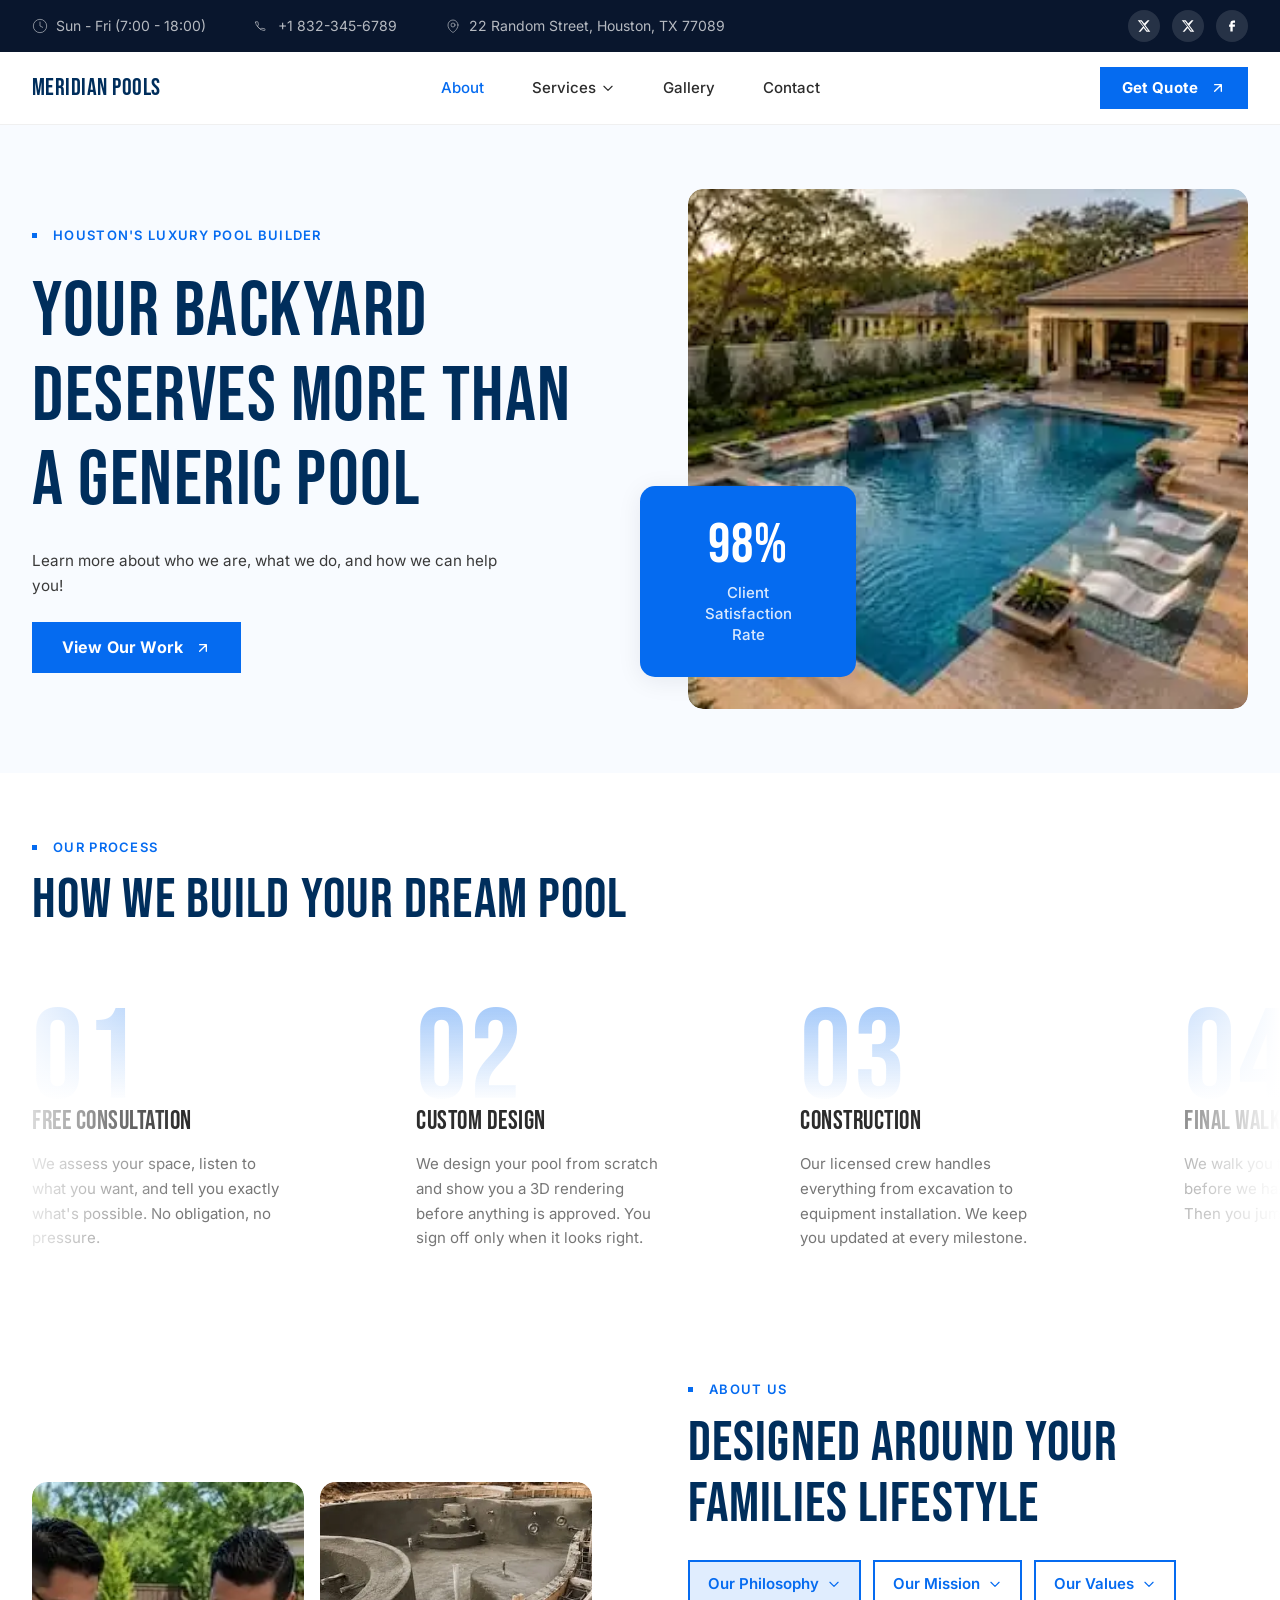
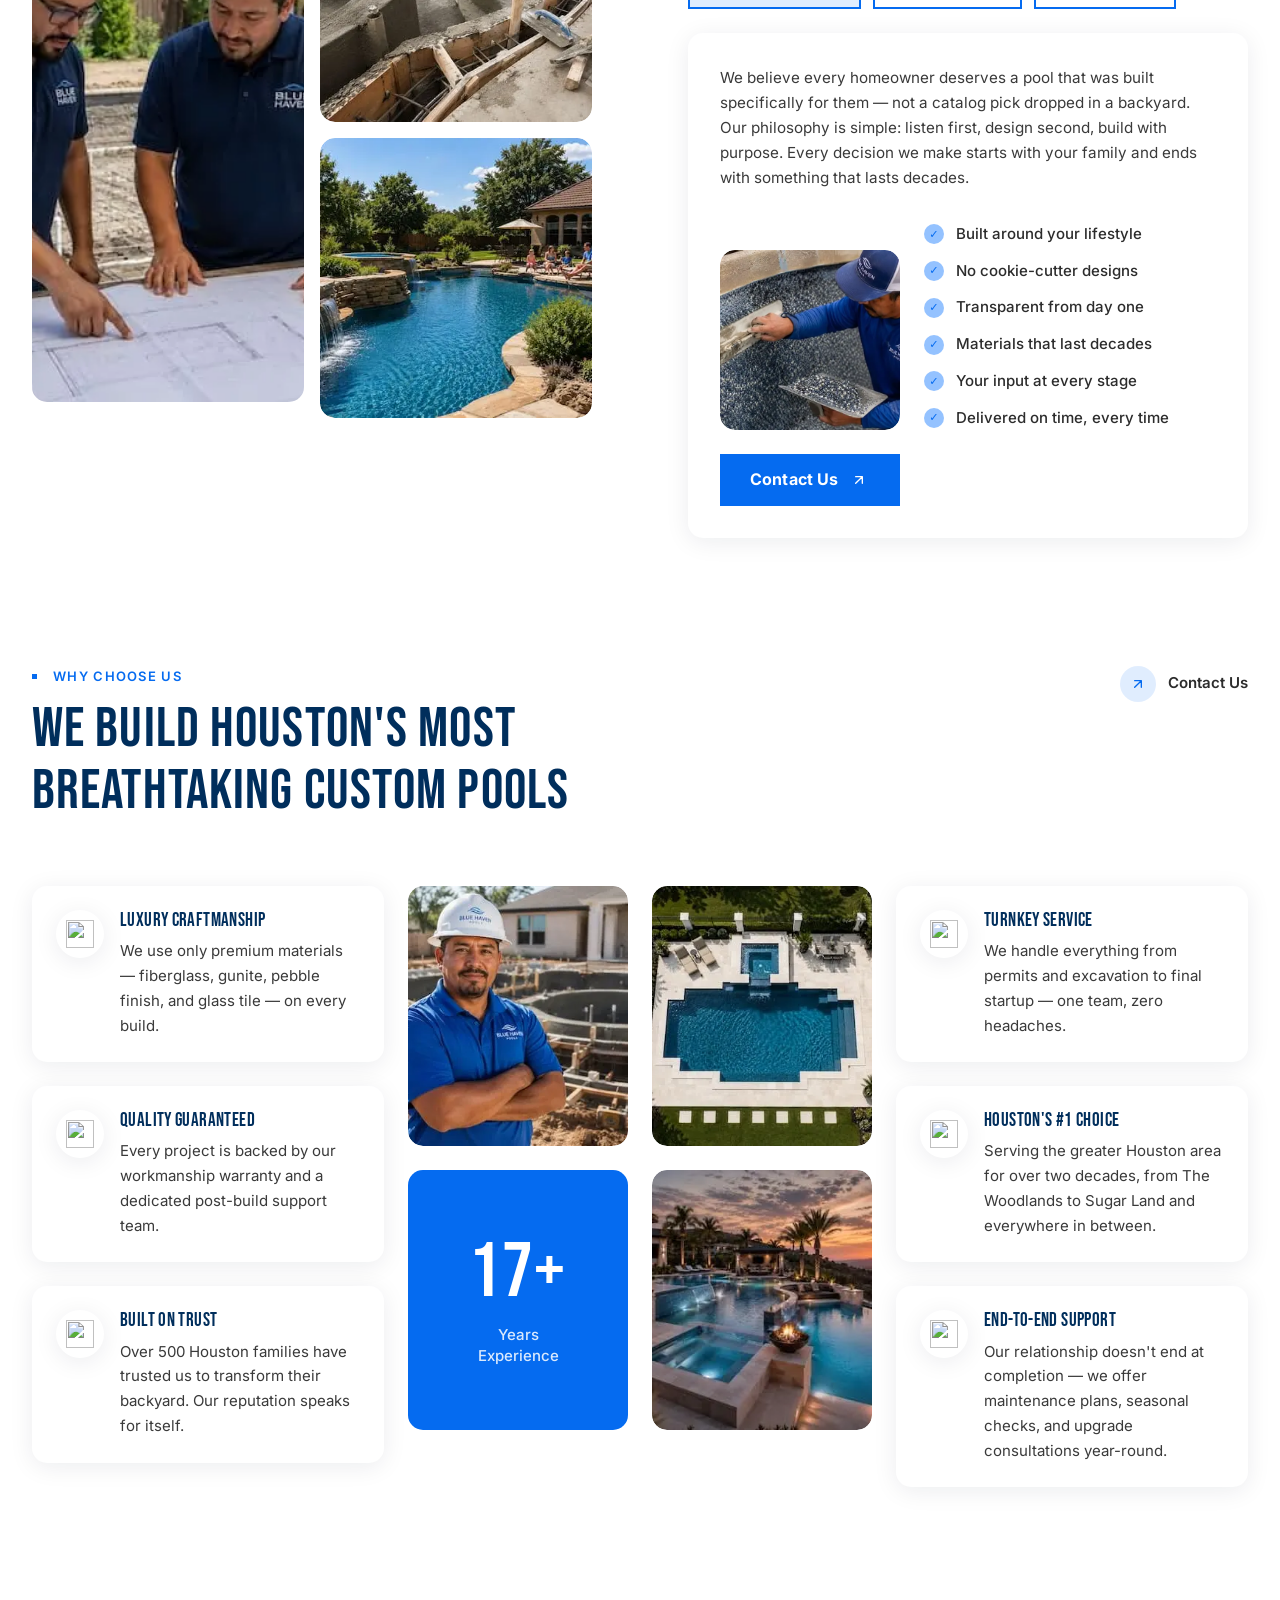
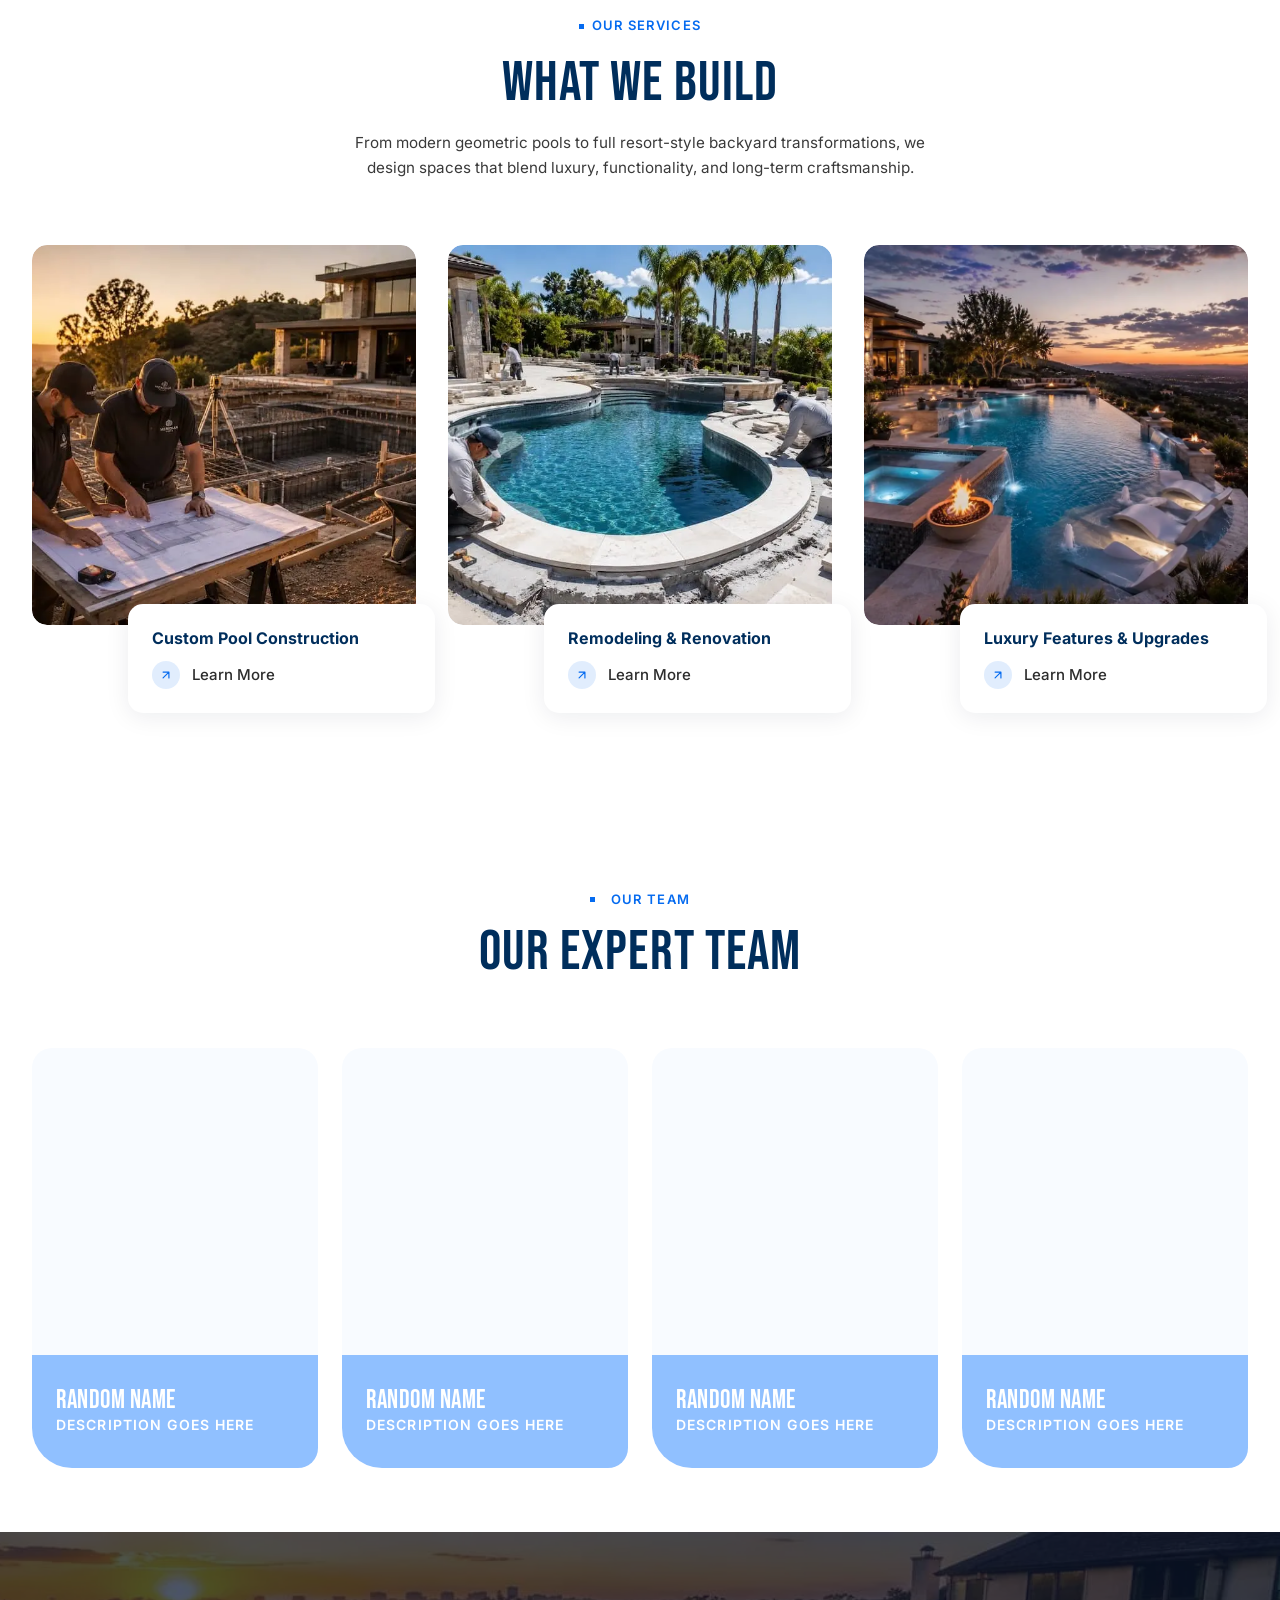
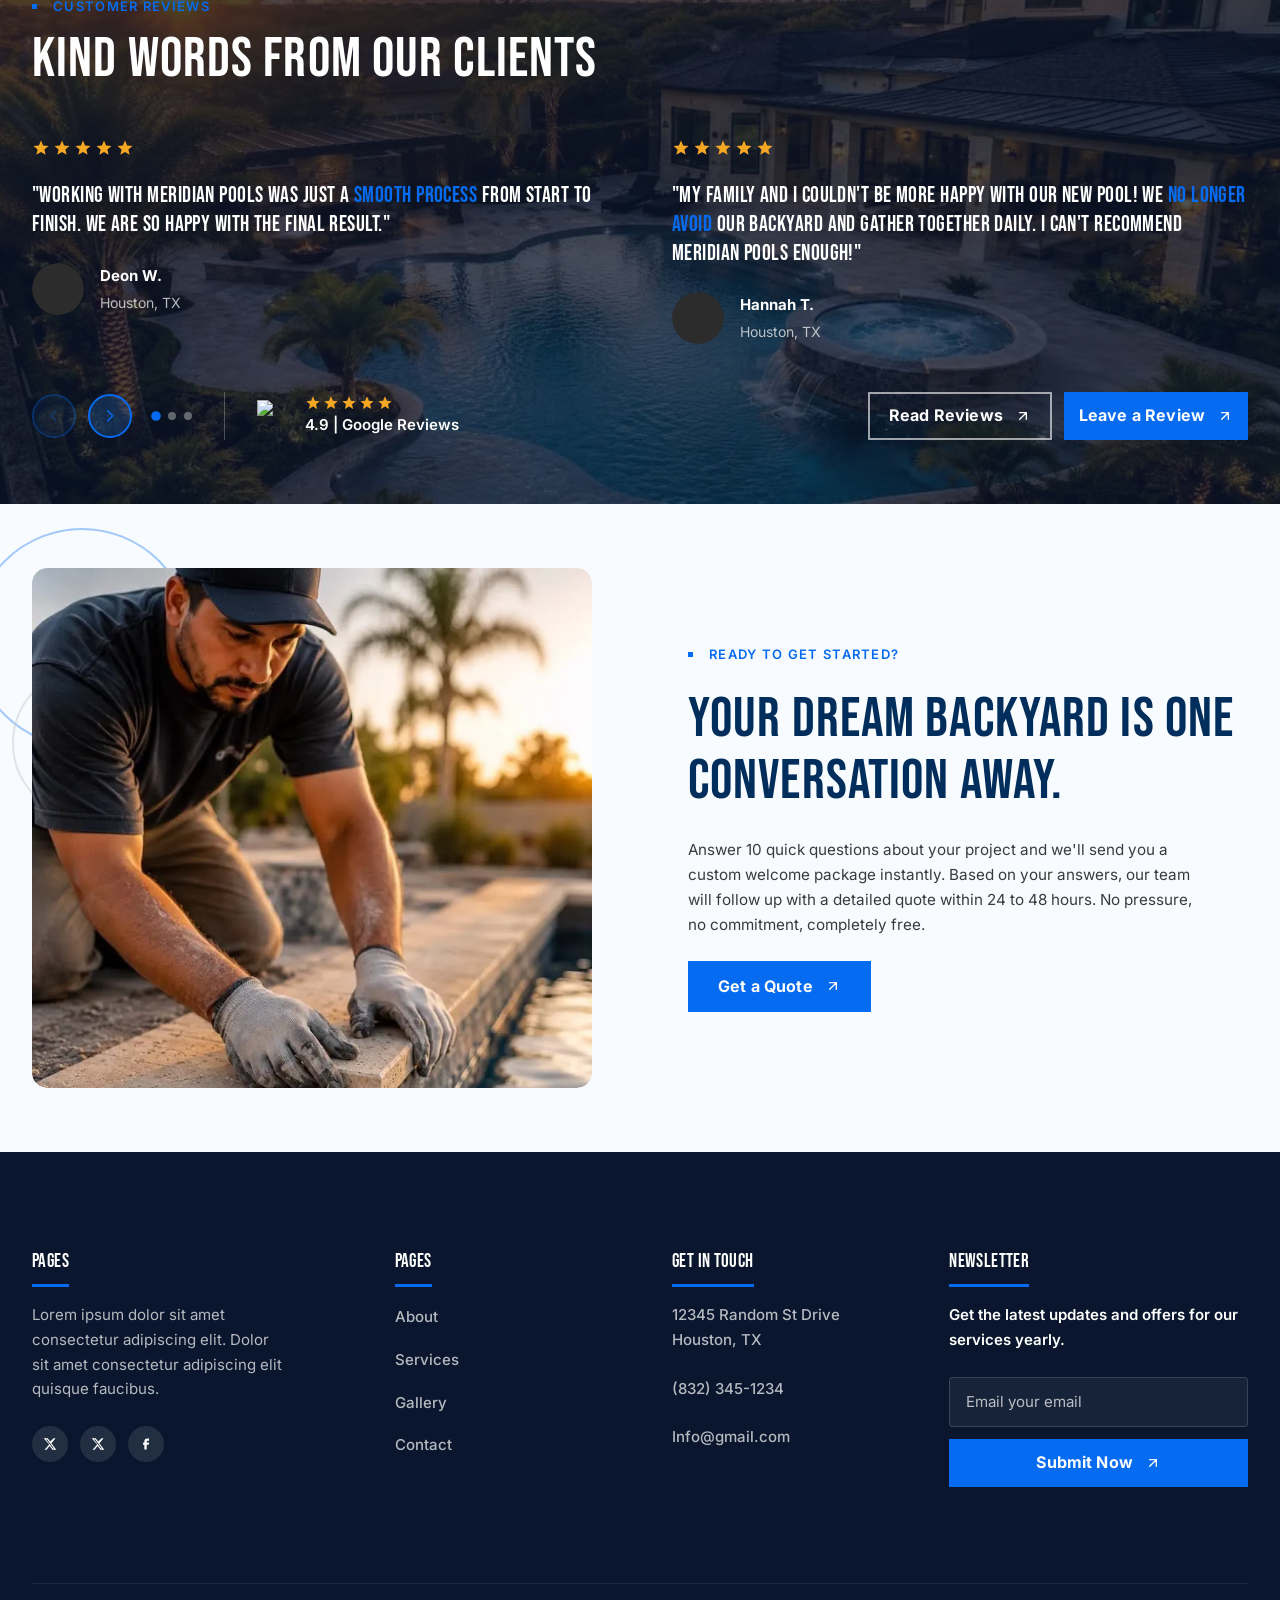
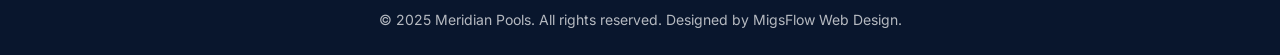
==== commit fe0d152a: "Update" ====
--- a/html/about.html
+++ b/html/about.html
@@ -196,9 +196,9 @@
               </svg>
             </button>
             <ul class="nav-sub">
-              <li><a href="../services/custom-builds.html">Custom Pool Construction</a></li>
-              <li><a href="../services/renovations.html">Remodeling &amp; Renovation</a></li>
-              <li><a href="../services/add-ons.html">Luxury Features &amp; Add-Ons</a></li>
+              <li><a href="services/custom-builds.html">Custom Pool Construction</a></li>
+              <li><a href="services/renovations.html">Remodeling &amp; Renovation</a></li>
+              <li><a href="services/add-ons.html">Luxury Features &amp; Add-Ons</a></li>
             </ul>
           </li>
           <li><a href="gallery.html">Gallery</a></li>
@@ -262,11 +262,11 @@
 
       <picture class="about-hero-img-wrap">
         <source media="(max-width: 600px)"
-                srcset="../images/assets/about-hero-m.webp">
+                srcset="../images/about/webp/about-hero-m.webp">
         <source media="(min-width: 601px)"
-                srcset="../images/assets/about-hero.webp">
+                srcset="../images/about/webp/about-hero-d.webp">
         <img
-          src="../images/assets/about-hero.jpg"
+          src="../images/about/jpeg/about-hero-d.jpeg"
           alt="Luxury custom pool built by Meridian Pools in Houston"
           width="640"
           height="520"
@@ -379,10 +379,10 @@
       <div class="collage-img collage-img-main">
         <picture>
           <source media="(max-width: 600px)"
-                  srcset="../images/assets/about-collage-main-m.webp">
+                  srcset="../images/about/webp/about-collage-1-m.webp">
           <source media="(min-width: 601px)"
-                  srcset="../images/assets/about-collage-main.webp">
-          <img src="../images/assets/about-collage-main.jpg"
+                  srcset="../images/about/webp/about-collage-1-d.webp">
+          <img src="../images/about/jpeg/about-collage-1-d.jpeg"
                alt="Meridian Pools team reviewing blueprints"
                width="340" height="520"
                loading="lazy" decoding="async">
@@ -395,10 +395,10 @@
         <div class="collage-img collage-img-top">
           <picture>
             <source media="(max-width: 600px)"
-                    srcset="../images/assets/about-collage-top-m.webp">
+                    srcset="../images/about/webp/about-collage-2-m.webp">
             <source media="(min-width: 601px)"
-                    srcset="../images/assets/about-collage-top.webp">
-            <img src="../images/assets/about-collage-top.jpg"
+                    srcset="../images/about/webp/about-collage-2-d.webp">
+            <img src="../images/about/jpeg/about-collage-2-d.jpeg"
                  alt="Pool under construction"
                  width="300" height="240"
                  loading="lazy" decoding="async">
@@ -408,10 +408,10 @@
         <div class="collage-img collage-img-bottom">
           <picture>
             <source media="(max-width: 600px)"
-                    srcset="../images/assets/about-collage-bottom-m.webp">
+                    srcset="../images/about/webp/about-collage-3-m.webp">
             <source media="(min-width: 601px)"
-                    srcset="../images/assets/about-collage-bottom.webp">
-            <img src="../images/assets/about-collage-bottom.jpg"
+                    srcset="../images/about/webp/about-collage-3-d.webp">
+            <img src="../images/about/jpeg/about-collage-3-d.jpeg"
                  alt="Family enjoying their custom pool"
                  width="300" height="280"
                  loading="lazy" decoding="async">
@@ -486,10 +486,10 @@
             <div class="story-card-bottom">
               <picture class="story-card-img">
                 <source media="(max-width: 600px)"
-                        srcset="../images/assets/about-tab-philosophy-m.webp">
+                        srcset="../images/about/webp/about-1-m.webp">
                 <source media="(min-width: 601px)"
-                        srcset="../images/assets/about-tab-philosophy.webp">
-                <img src="../images/assets/about-tab-philosophy.jpg"
+                        srcset="../images/about/webp/about-1-d.webp">
+                <img src="../images/about/jpeg/about-1-d.jpeg"
                      alt="Meridian Pools craftsmanship"
                      width="200" height="160"
                      loading="lazy" decoding="async">
@@ -529,10 +529,10 @@
             <div class="story-card-bottom">
               <picture class="story-card-img">
                 <source media="(max-width: 600px)"
-                        srcset="../images/assets/about-tab-mission-m.webp">
+                        srcset="../images/about/webp/about-1-m.webp">
                 <source media="(min-width: 601px)"
-                        srcset="../images/assets/about-tab-mission.webp">
-                <img src="../images/assets/about-tab-mission.jpg"
+                        srcset="../images/about/webp/about-1-d.webp">
+                <img src="../images/about/jpeg/about-1-d.jpeg"
                      alt="Meridian Pools team on site"
                      width="200" height="160"
                      loading="lazy" decoding="async">
@@ -572,10 +572,10 @@
             <div class="story-card-bottom">
               <picture class="story-card-img">
                 <source media="(max-width: 600px)"
-                        srcset="../images/assets/about-tab-values-m.webp">
+                        srcset="../images/about/webp/about-1-m.webp">
                 <source media="(min-width: 601px)"
-                        srcset="../images/assets/about-tab-values.webp">
-                <img src="../images/assets/about-tab-values.jpg"
+                        srcset="../images/about/webp/about-1-d.webp">
+                <img src="../images/about/jpeg/about-1-d.jpeg"
                      alt="Meridian Pools quality work"
                      width="200" height="160"
                      loading="lazy" decoding="async">
@@ -689,10 +689,10 @@
         <div class="why-img-wrap reveal fade-up">
           <picture>
             <source media="(max-width: 600px)"
-                    srcset="../images/assets/why-us-1-m.webp">
+                    srcset="../images/about/webp/why-us-1-m.webp">
             <source media="(min-width: 601px)"
-                    srcset="../images/assets/why-us-1.webp">
-            <img src="../images/assets/why-us-1.jpg"
+                    srcset="../images/about/webp/why-us-1-d.webp">
+            <img src="../images/about/jpeg/why-us-1-d.jpeg"
                  alt="Meridian Pools builder on site"
                  width="280" height="320"
                  loading="lazy" decoding="async">
@@ -714,10 +714,10 @@
         <div class="why-img-wrap reveal fade-up delay-1">
           <picture>
             <source media="(max-width: 600px)"
-                    srcset="../images/assets/why-us-2-m.webp">
+                    srcset="../images/about/webp/why-us-2-m.webp">
             <source media="(min-width: 601px)"
-                    srcset="../images/assets/why-us-2.webp">
-            <img src="../images/assets/why-us-2.jpg"
+                    srcset="../images/about/webp/why-us-2-d.webp">
+            <img src="../images/about/jpeg/why-us-2-d.jpeg"
                  alt="Aerial view of custom pool"
                  width="280" height="320"
                  loading="lazy" decoding="async">
@@ -727,10 +727,10 @@
         <div class="why-img-wrap reveal fade-up delay-2">
           <picture>
             <source media="(max-width: 600px)"
-                    srcset="../images/assets/why-us-3-m.webp">
+                    srcset="../images/about/webp/why-us-3-m.webp">
             <source media="(min-width: 601px)"
-                    srcset="../images/assets/why-us-3.webp">
-            <img src="../images/assets/why-us-3.jpg"
+                    srcset="../images/about/webp/why-us-3-d.webp">
+            <img src="../images/about/jpeg/why-us-3-d.jpeg"
                  alt="Pool at sunset"
                  width="280" height="320"
                  loading="lazy" decoding="async">
@@ -819,9 +819,9 @@
         <div class="service-card reveal fade-up delay-1">
           <div class="service-card-img img-zoom">
             <picture>
-              <source media="(max-width: 600px)" srcset="images/services/custom-builds-m.webp">
-              <source media="(min-width: 601px)" srcset="images/services/custom-builds.webp">
-              <img src="images/services/custom-builds.jpg"
+              <source media="(max-width: 600px)" srcset="../images/home/webp/services-custom-m.webp">
+              <source media="(min-width: 601px)" srcset="../images/home/webp/services-custom-d.webp">
+              <img src="../images/home/jpeg/services-custom-d.jpeg"
                    alt="Custom pool construction"
                    width="480" height="380"
                    loading="lazy" decoding="async">
@@ -846,9 +846,9 @@
         <div class="service-card reveal fade-up delay-2">
           <div class="service-card-img img-zoom">
             <picture>
-              <source media="(max-width: 600px)" srcset="images/services/renovations-m.webp">
-              <source media="(min-width: 601px)" srcset="images/services/renovations.webp">
-              <img src="images/services/renovations.jpg"
+              <source media="(max-width: 600px)" srcset="../images/home/webp/services-renovation-m.webp">
+              <source media="(min-width: 601px)" srcset="../images/home/webp/services-renovation-d.webp">
+              <img src="../images/home/jpeg/services-renovation-d.jpeg"
                    alt="Pool remodeling and renovation"
                    width="480" height="380"
                    loading="lazy" decoding="async">
@@ -873,9 +873,9 @@
         <div class="service-card reveal fade-up delay-3">
           <div class="service-card-img img-zoom">
             <picture>
-              <source media="(max-width: 600px)" srcset="images/services/add-ons-m.webp">
-              <source media="(min-width: 601px)" srcset="images/services/add-ons.webp">
-              <img src="images/services/add-ons.jpg"
+              <source media="(max-width: 600px)" srcset="../images/home/webp/services-add-ons-m.webp">
+              <source media="(min-width: 601px)" srcset="../images/home/webp/services-add-ons-d.webp">
+              <img src="../images/home/jpeg/services-add-ons-d.jpeg"
                    alt="Luxury pool features and add-ons"
                    width="480" height="380"
                    loading="lazy" decoding="async">
@@ -943,10 +943,10 @@
         <div class="team-card reveal fade-up delay-1">
           <picture class="team-card-img">
             <source media="(max-width: 600px)"
-                    srcset="../images/headshots/team-1-m.webp">
+                    srcset="../images/about/webp/owner-1-m.webp">
             <source media="(min-width: 601px)"
-                    srcset="../images/headshots/team-1.webp">
-            <img src="../images/headshots/team-1.jpg"
+                    srcset="../images/about/webp/owner-1-d.webp">
+            <img src="../images/about/jpeg/owner-1-d.jpeg"
                  alt="Team member"
                  width="280" height="380"
                  loading="lazy" decoding="async">
@@ -961,10 +961,10 @@
         <div class="team-card reveal fade-up delay-2">
           <picture class="team-card-img">
             <source media="(max-width: 600px)"
-                    srcset="../images/headshots/team-2-m.webp">
+                    srcset="../images/about/webp/owner-2-m.webp">
             <source media="(min-width: 601px)"
-                    srcset="../images/headshots/team-2.webp">
-            <img src="../images/headshots/team-2.jpg"
+                    srcset="../images/about/webp/owner-2-d.webp">
+            <img src="../images/about/jpeg/owner-2-d.jpeg"
                  alt="Team member"
                  width="280" height="380"
                  loading="lazy" decoding="async">
@@ -979,10 +979,10 @@
         <div class="team-card reveal fade-up delay-3">
           <picture class="team-card-img">
             <source media="(max-width: 600px)"
-                    srcset="../images/headshots/team-3-m.webp">
+                    srcset="../images/about/webp/owner-3-m.webp">
             <source media="(min-width: 601px)"
-                    srcset="../images/headshots/team-3.webp">
-            <img src="../images/headshots/team-3.jpg"
+                    srcset="../images/about/webp/owner-3-d.webp">
+            <img src="../images/about/jpeg/owner-3-d.jpeg"
                  alt="Team member"
                  width="280" height="380"
                  loading="lazy" decoding="async">
@@ -997,10 +997,10 @@
         <div class="team-card reveal fade-up delay-4">
           <picture class="team-card-img">
             <source media="(max-width: 600px)"
-                    srcset="../images/headshots/team-4-m.webp">
+                    srcset="../images/about/webp/owner-4-m.webp">
             <source media="(min-width: 601px)"
-                    srcset="../images/headshots/team-4.webp">
-            <img src="../images/headshots/team-4.jpg"
+                    srcset="../images/about/webp/owner-4-d.webp">
+            <img src="../images/about/jpeg/owner-4-d.jpeg"
                  alt="Team member"
                  width="280" height="380"
                  loading="lazy" decoding="async">
@@ -1049,12 +1049,12 @@
   <!-- Background image -->
   <picture class="testimonials-bg">
     <source media="(max-width: 600px)"
-            srcset="images/backgrounds/testimonials-m.webp">
+            srcset="../images/home/webp/home-testimonial-m.webp">
     <source media="(min-width: 601px)"
-            srcset="images/backgrounds/testimonials.webp">
+            srcset="../images/home/webp/home-testimonial-d.webp">
     <img
       aria-hidden="true"
-      src="images/backgrounds/testimonials.jpg"
+      src="../images/home/jpeg/home-testimonial-d.jpeg"
       alt=""
       width="1920"
       height="700"
@@ -1382,11 +1382,11 @@
 
       <picture class="cta-final-img-wrap">
         <source media="(max-width: 600px)"
-                srcset="images/assets/cta-final-m.webp">
+                srcset="../images/home/webp/final-cta-m.webp">
         <source media="(min-width: 601px)"
-                srcset="images/assets/cta-final.webp">
+                srcset="../images/home/webp/final-cta-d.webp">
         <img
-          src="images/assets/cta-final.jpg"
+          src="../images/home/jpeg/final-cta-d.jpeg"
           alt="Meridian Pools craftsman finishing pool coping"
           width="480"
           height="560"
@@ -1466,7 +1466,7 @@
           <h4>Pages</h4>
           <ul>
             <li><a href="about.html">About</a></li>
-            <li><a href="../services/custom-builds.html">Services</a></li>
+            <li><a href="./services/services.html">Services</a></li>
             <li><a href="gallery.html">Gallery</a></li>
             <li><a href="contact.html">Contact</a></li>
           </ul>
--- a/css/styles.css
+++ b/css/styles.css
@@ -2438,4 +2438,38 @@
   .cta-final-body {
     font-size: var(--fs-body-lg);
   }
+}
+
+
+
+/* ── Hero Pricing Badges ─────────────────────────────────────────────────── */
+/* Add to styles.css in the hero section */
+
+.hero-pricing-note {
+  display: flex;
+  align-items: center;
+  flex-wrap: wrap;
+  gap: var(--space-sm);
+}
+
+.hero-pricing-badge {
+  display: inline-flex;
+  align-items: center;
+  gap: 0.4rem;
+  font-size: var(--fs-caption);
+  font-weight: 700;
+  color: var(--white);
+  background-color: rgba(255, 255, 255, 0.1);
+  border: 1px solid rgba(255, 255, 255, 0.2);
+  border-radius: 99px;
+  padding: 0.35rem 0.875rem;
+  letter-spacing: 0.01em;
+  white-space: nowrap;
+}
+
+.hero-pricing-badge svg {
+  width: 0.9rem;
+  height: 0.9rem;
+  color: var(--blue);
+  flex-shrink: 0;
 }
--- a/css/about.css
+++ b/css/about.css
@@ -567,10 +567,12 @@
 /* ── Card bottom — image + checklist + button ────────────────────────────── */
 .story-card-bottom {
   display: grid;
-  grid-template-columns: auto 1fr auto;
+  grid-template-columns: auto 1fr;
   align-items: end; /* change from center to end */
   gap: var(--space-lg);
 }
+
+
 
 .story-card-btn {
   align-self: end; /* anchors to bottom right */
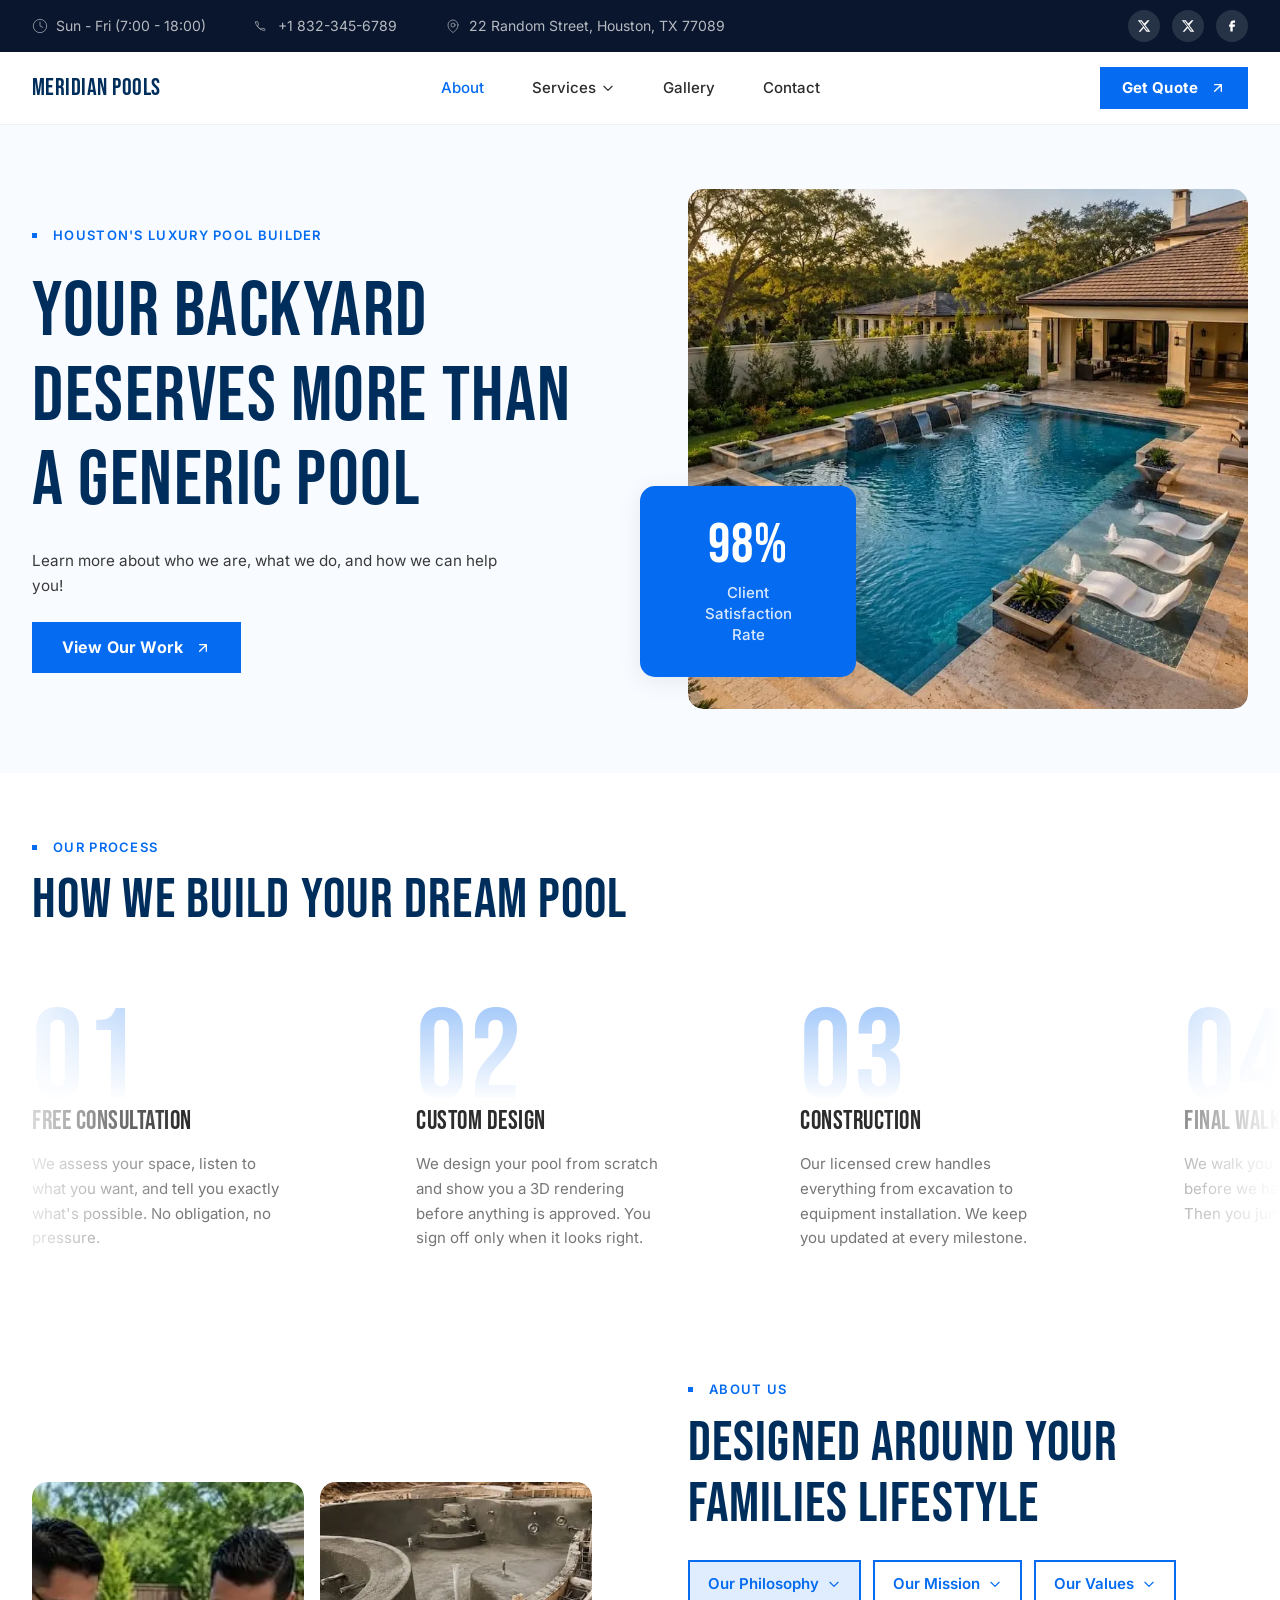
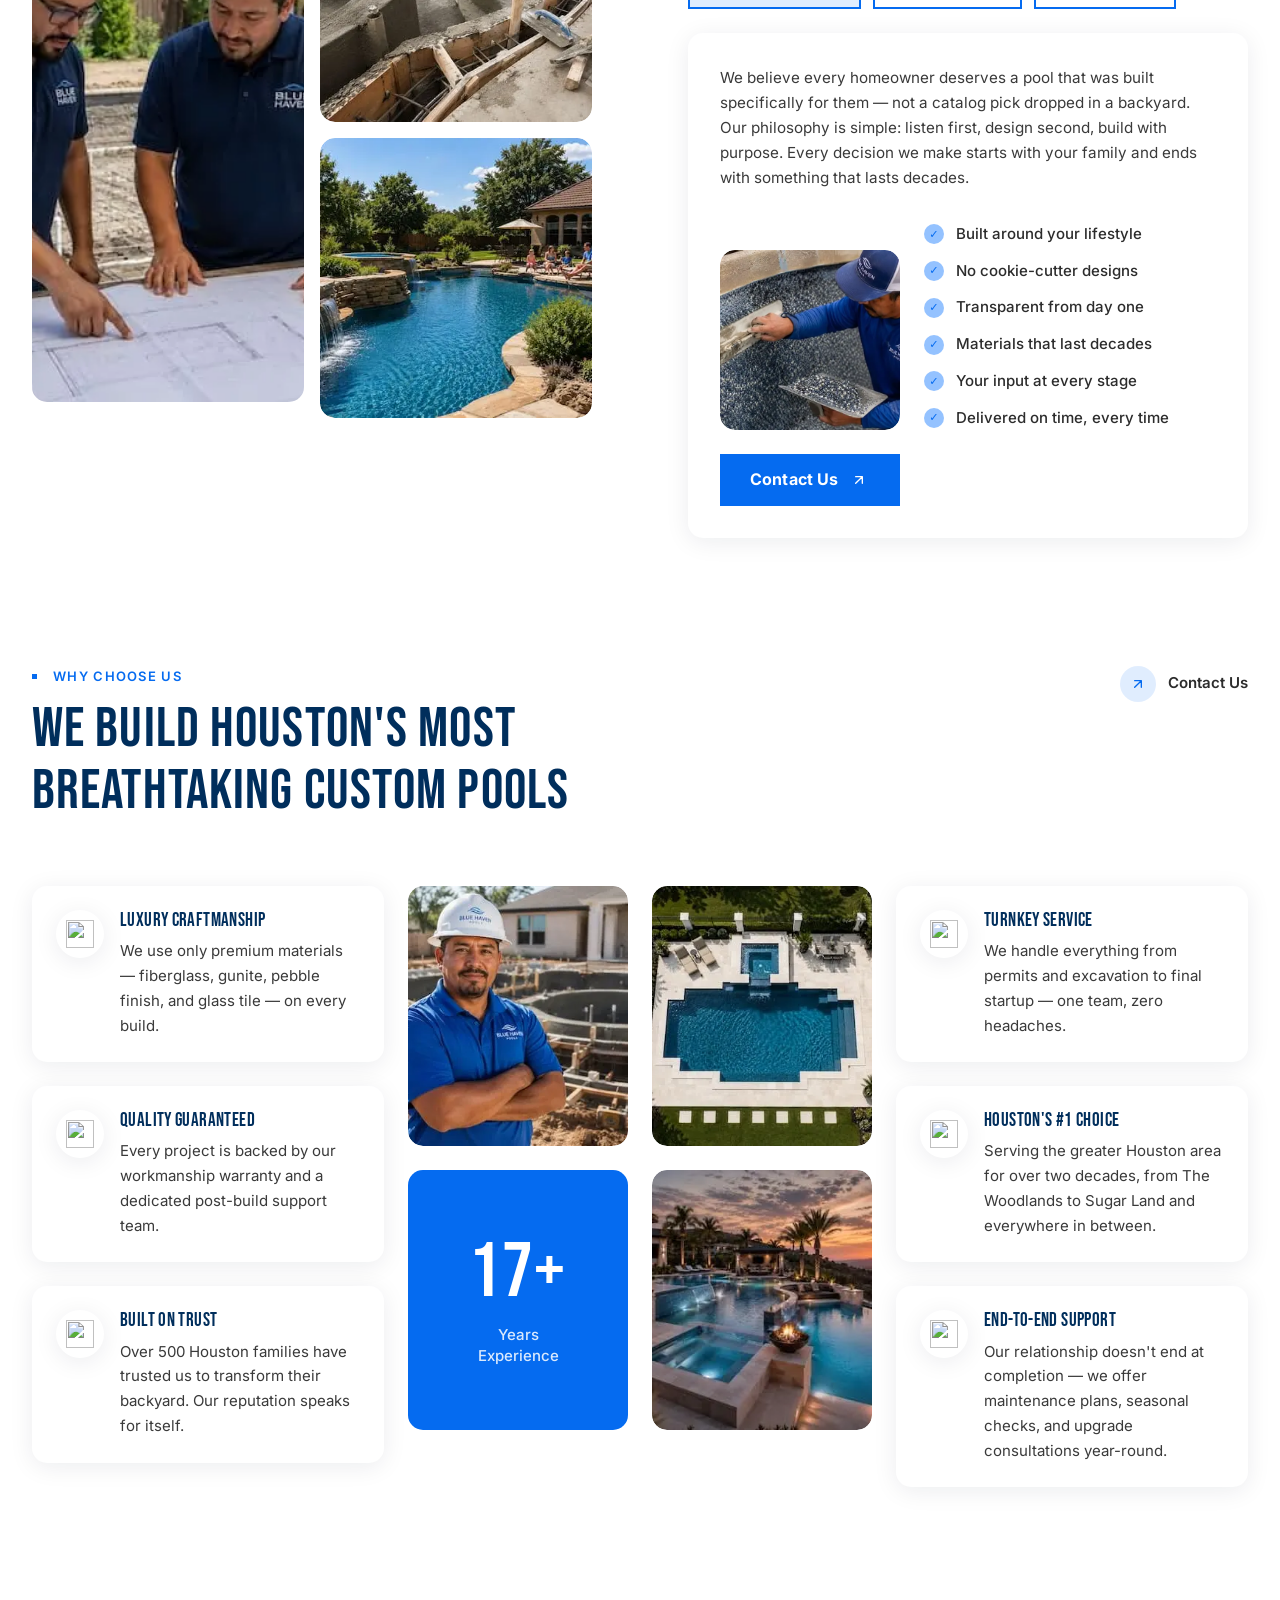
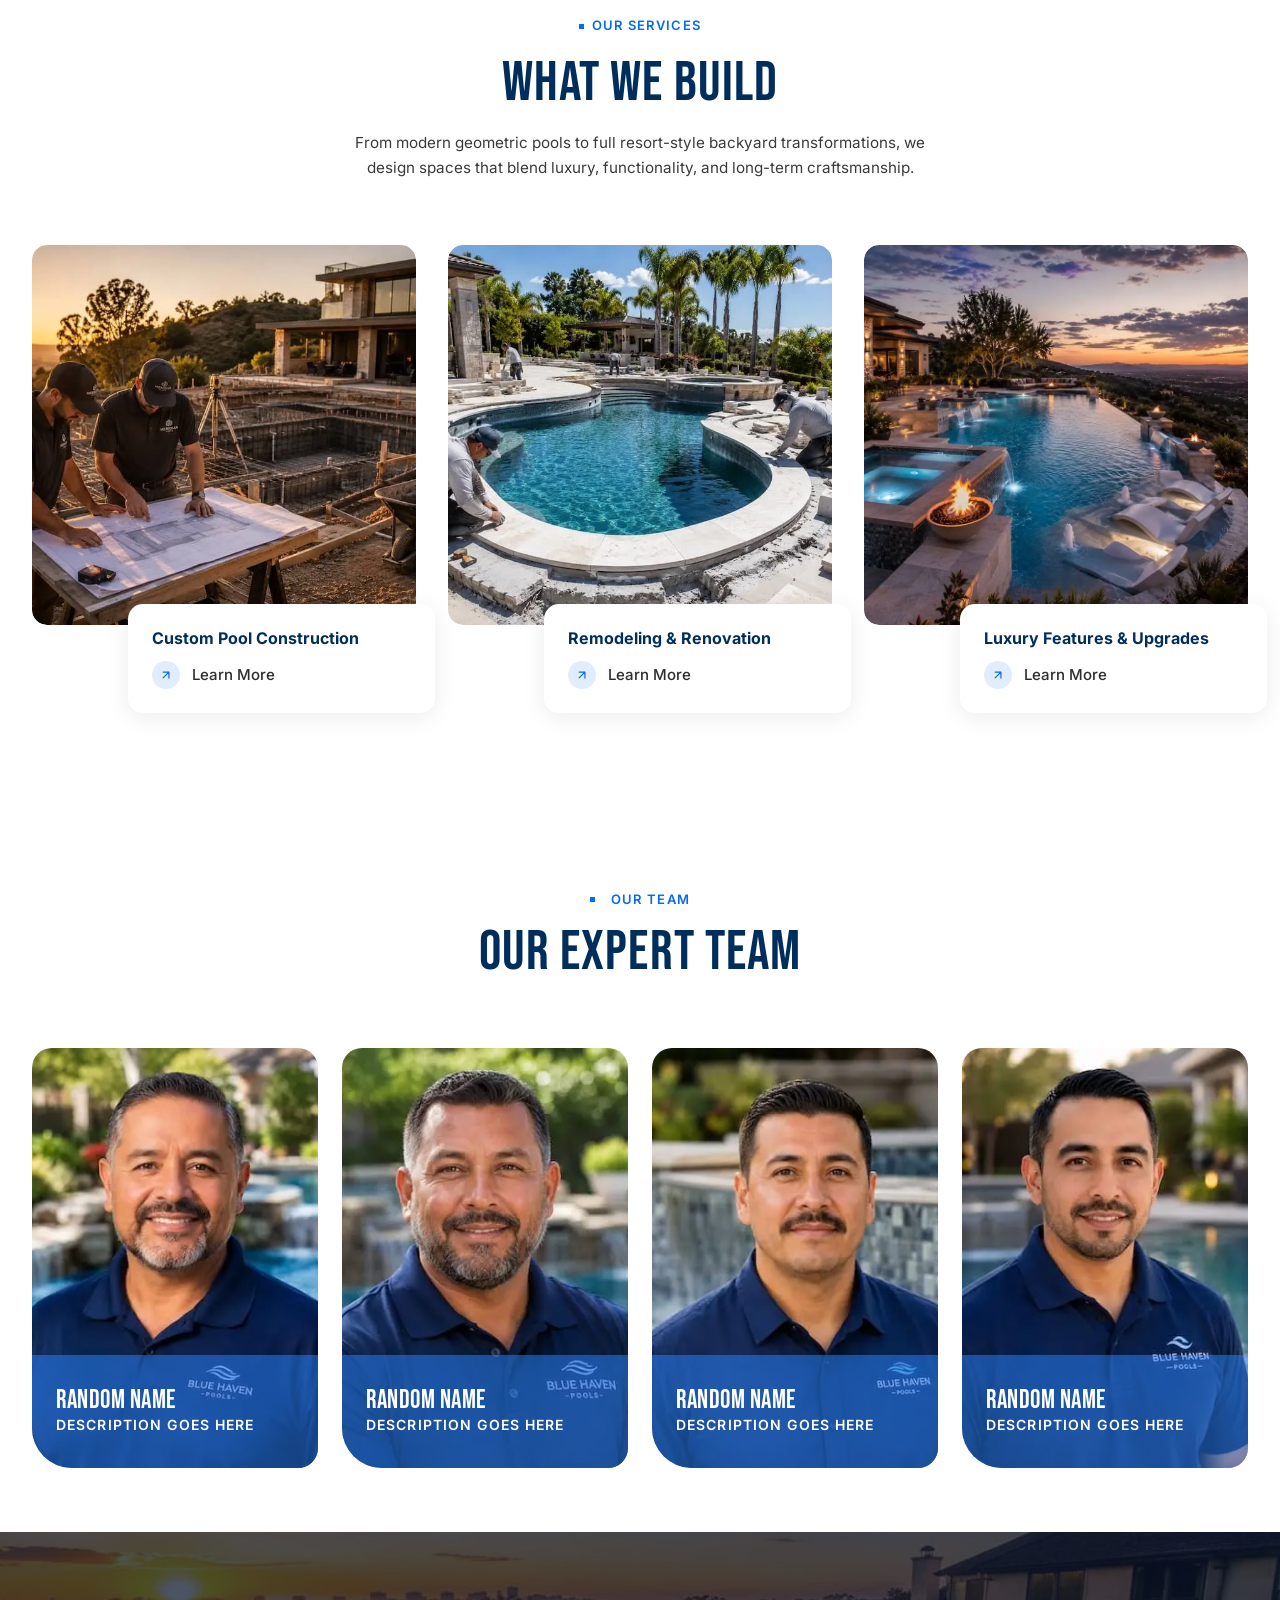
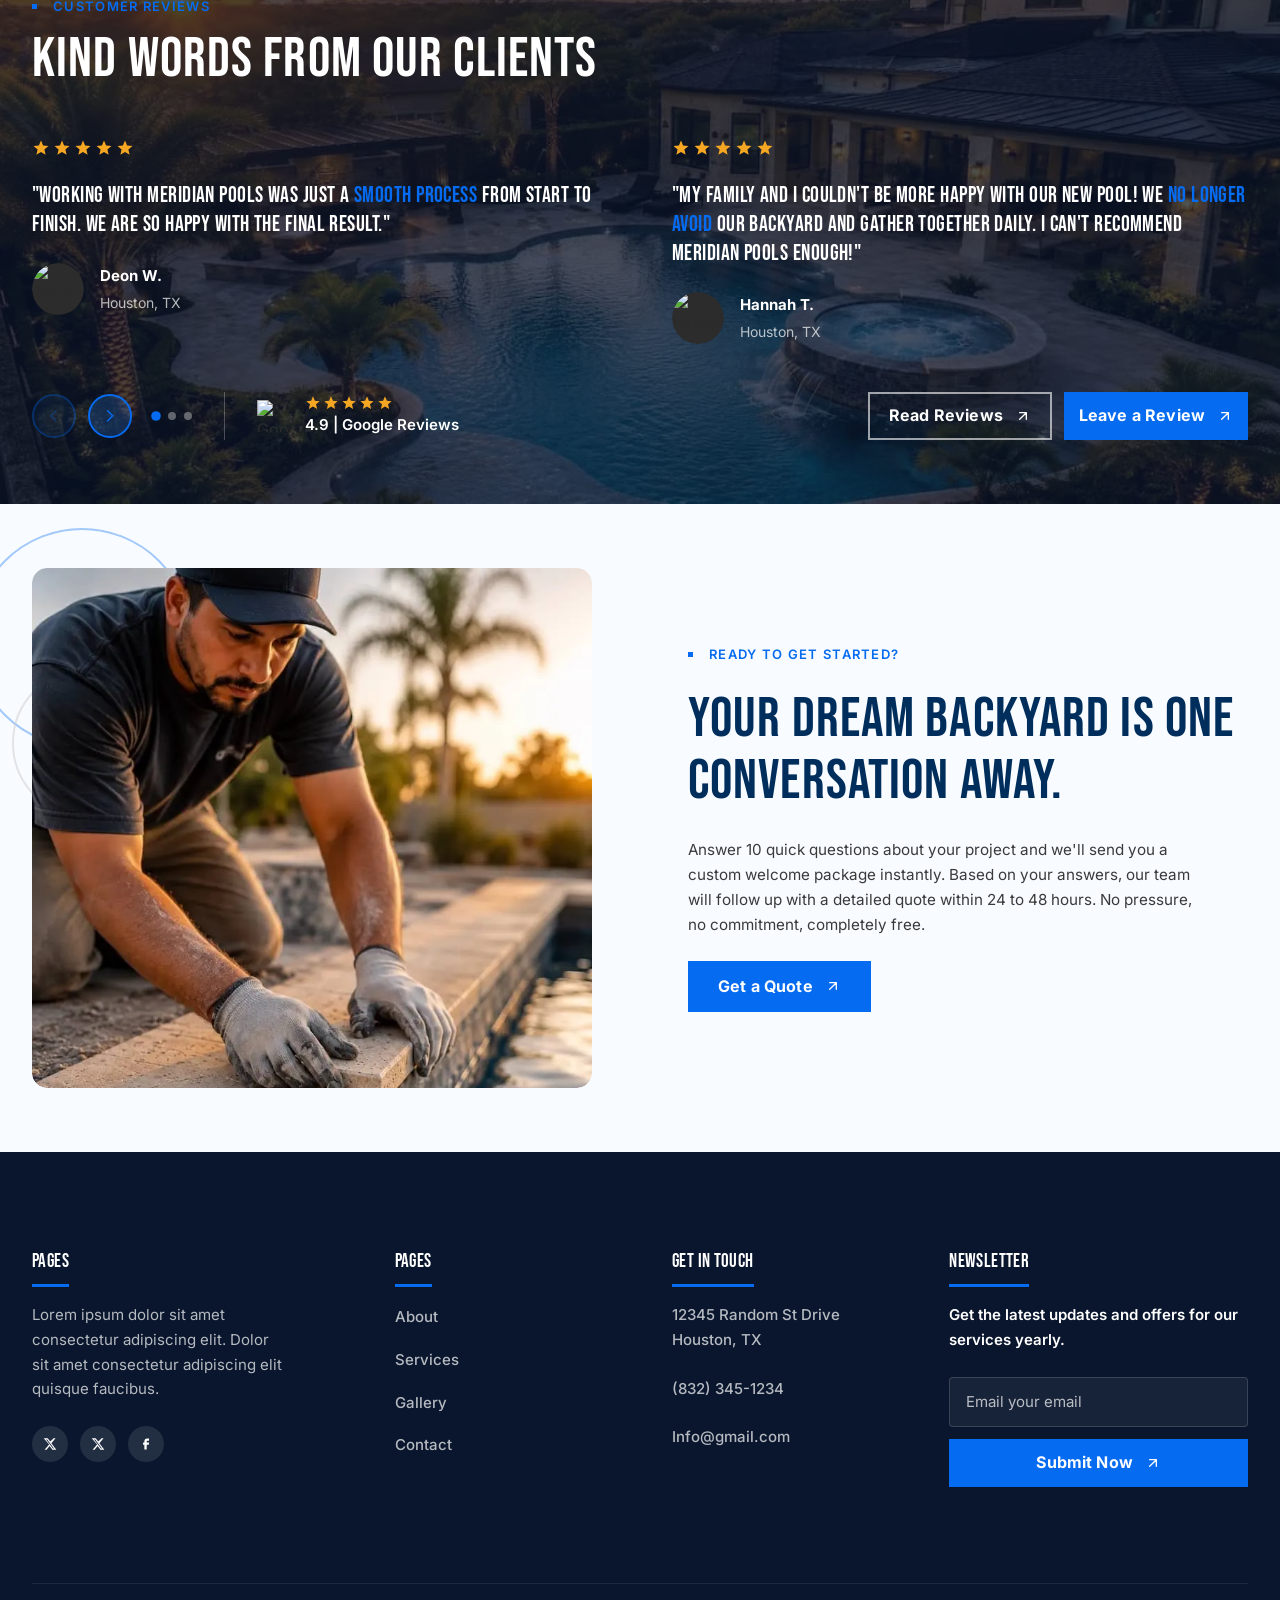
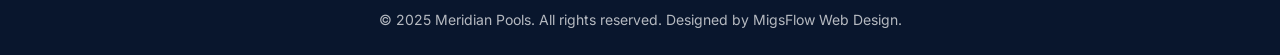
==== commit a0edd880: "Update" ====
--- a/html/about.html
+++ b/html/about.html
@@ -266,7 +266,7 @@
         <source media="(min-width: 601px)"
                 srcset="../images/about/webp/about-hero-d.webp">
         <img
-          src="../images/about/jpeg/about-hero-d.jpeg"
+          src="../images/about/jpg/about-hero-d.jpeg"
           alt="Luxury custom pool built by Meridian Pools in Houston"
           width="640"
           height="520"
@@ -382,7 +382,7 @@
                   srcset="../images/about/webp/about-collage-1-m.webp">
           <source media="(min-width: 601px)"
                   srcset="../images/about/webp/about-collage-1-d.webp">
-          <img src="../images/about/jpeg/about-collage-1-d.jpeg"
+          <img src="../images/about/jpg/about-collage-1-d.jpeg"
                alt="Meridian Pools team reviewing blueprints"
                width="340" height="520"
                loading="lazy" decoding="async">
@@ -398,7 +398,7 @@
                     srcset="../images/about/webp/about-collage-2-m.webp">
             <source media="(min-width: 601px)"
                     srcset="../images/about/webp/about-collage-2-d.webp">
-            <img src="../images/about/jpeg/about-collage-2-d.jpeg"
+            <img src="../images/about/jpg/about-collage-2-d.jpeg"
                  alt="Pool under construction"
                  width="300" height="240"
                  loading="lazy" decoding="async">
@@ -411,7 +411,7 @@
                     srcset="../images/about/webp/about-collage-3-m.webp">
             <source media="(min-width: 601px)"
                     srcset="../images/about/webp/about-collage-3-d.webp">
-            <img src="../images/about/jpeg/about-collage-3-d.jpeg"
+            <img src="../images/about/jpg/about-collage-3-d.jpeg"
                  alt="Family enjoying their custom pool"
                  width="300" height="280"
                  loading="lazy" decoding="async">
@@ -489,7 +489,7 @@
                         srcset="../images/about/webp/about-1-m.webp">
                 <source media="(min-width: 601px)"
                         srcset="../images/about/webp/about-1-d.webp">
-                <img src="../images/about/jpeg/about-1-d.jpeg"
+                <img src="../images/about/jpg/about-1-d.jpeg"
                      alt="Meridian Pools craftsmanship"
                      width="200" height="160"
                      loading="lazy" decoding="async">
@@ -532,7 +532,7 @@
                         srcset="../images/about/webp/about-1-m.webp">
                 <source media="(min-width: 601px)"
                         srcset="../images/about/webp/about-1-d.webp">
-                <img src="../images/about/jpeg/about-1-d.jpeg"
+                <img src="../images/about/jpg/about-1-d.jpeg"
                      alt="Meridian Pools team on site"
                      width="200" height="160"
                      loading="lazy" decoding="async">
@@ -575,7 +575,7 @@
                         srcset="../images/about/webp/about-1-m.webp">
                 <source media="(min-width: 601px)"
                         srcset="../images/about/webp/about-1-d.webp">
-                <img src="../images/about/jpeg/about-1-d.jpeg"
+                <img src="../images/about/jpg/about-1-d.jpeg"
                      alt="Meridian Pools quality work"
                      width="200" height="160"
                      loading="lazy" decoding="async">
@@ -692,7 +692,7 @@
                     srcset="../images/about/webp/why-us-1-m.webp">
             <source media="(min-width: 601px)"
                     srcset="../images/about/webp/why-us-1-d.webp">
-            <img src="../images/about/jpeg/why-us-1-d.jpeg"
+            <img src="../images/about/jpg/why-us-1-d.jpeg"
                  alt="Meridian Pools builder on site"
                  width="280" height="320"
                  loading="lazy" decoding="async">
@@ -717,7 +717,7 @@
                     srcset="../images/about/webp/why-us-2-m.webp">
             <source media="(min-width: 601px)"
                     srcset="../images/about/webp/why-us-2-d.webp">
-            <img src="../images/about/jpeg/why-us-2-d.jpeg"
+            <img src="../images/about/jpg/why-us-2-d.jpeg"
                  alt="Aerial view of custom pool"
                  width="280" height="320"
                  loading="lazy" decoding="async">
@@ -730,7 +730,7 @@
                     srcset="../images/about/webp/why-us-3-m.webp">
             <source media="(min-width: 601px)"
                     srcset="../images/about/webp/why-us-3-d.webp">
-            <img src="../images/about/jpeg/why-us-3-d.jpeg"
+            <img src="../images/about/jpg/why-us-3-d.jpeg"
                  alt="Pool at sunset"
                  width="280" height="320"
                  loading="lazy" decoding="async">
@@ -821,7 +821,7 @@
             <picture>
               <source media="(max-width: 600px)" srcset="../images/home/webp/services-custom-m.webp">
               <source media="(min-width: 601px)" srcset="../images/home/webp/services-custom-d.webp">
-              <img src="../images/home/jpeg/services-custom-d.jpeg"
+              <img src="../images/home/jpg/services-custom-d.jpeg"
                    alt="Custom pool construction"
                    width="480" height="380"
                    loading="lazy" decoding="async">
@@ -848,7 +848,7 @@
             <picture>
               <source media="(max-width: 600px)" srcset="../images/home/webp/services-renovation-m.webp">
               <source media="(min-width: 601px)" srcset="../images/home/webp/services-renovation-d.webp">
-              <img src="../images/home/jpeg/services-renovation-d.jpeg"
+              <img src="../images/home/jpg/services-renovation-d.jpeg"
                    alt="Pool remodeling and renovation"
                    width="480" height="380"
                    loading="lazy" decoding="async">
@@ -875,7 +875,7 @@
             <picture>
               <source media="(max-width: 600px)" srcset="../images/home/webp/services-add-ons-m.webp">
               <source media="(min-width: 601px)" srcset="../images/home/webp/services-add-ons-d.webp">
-              <img src="../images/home/jpeg/services-add-ons-d.jpeg"
+              <img src="../images/home/jpg/services-add-ons-d.jpeg"
                    alt="Luxury pool features and add-ons"
                    width="480" height="380"
                    loading="lazy" decoding="async">
@@ -946,7 +946,7 @@
                     srcset="../images/about/webp/owner-1-m.webp">
             <source media="(min-width: 601px)"
                     srcset="../images/about/webp/owner-1-d.webp">
-            <img src="../images/about/jpeg/owner-1-d.jpeg"
+            <img src="../images/about/jpg/owner-1-d.jpeg"
                  alt="Team member"
                  width="280" height="380"
                  loading="lazy" decoding="async">
@@ -964,7 +964,7 @@
                     srcset="../images/about/webp/owner-2-m.webp">
             <source media="(min-width: 601px)"
                     srcset="../images/about/webp/owner-2-d.webp">
-            <img src="../images/about/jpeg/owner-2-d.jpeg"
+            <img src="../images/about/jpg/owner-2-d.jpeg"
                  alt="Team member"
                  width="280" height="380"
                  loading="lazy" decoding="async">
@@ -982,7 +982,7 @@
                     srcset="../images/about/webp/owner-3-m.webp">
             <source media="(min-width: 601px)"
                     srcset="../images/about/webp/owner-3-d.webp">
-            <img src="../images/about/jpeg/owner-3-d.jpeg"
+            <img src="../images/about/jpg/owner-3-d.jpeg"
                  alt="Team member"
                  width="280" height="380"
                  loading="lazy" decoding="async">
@@ -1000,7 +1000,7 @@
                     srcset="../images/about/webp/owner-4-m.webp">
             <source media="(min-width: 601px)"
                     srcset="../images/about/webp/owner-4-d.webp">
-            <img src="../images/about/jpeg/owner-4-d.jpeg"
+            <img src="../images/about/jpg/owner-4-d.jpeg"
                  alt="Team member"
                  width="280" height="380"
                  loading="lazy" decoding="async">
@@ -1054,7 +1054,7 @@
             srcset="../images/home/webp/home-testimonial-d.webp">
     <img
       aria-hidden="true"
-      src="../images/home/jpeg/home-testimonial-d.jpeg"
+      src="../images/home/jpg/home-testimonial-d.jpeg"
       alt=""
       width="1920"
       height="700"
@@ -1386,7 +1386,7 @@
         <source media="(min-width: 601px)"
                 srcset="../images/home/webp/final-cta-d.webp">
         <img
-          src="../images/home/jpeg/final-cta-d.jpeg"
+          src="../images/home/jpg/final-cta-d.jpeg"
           alt="Meridian Pools craftsman finishing pool coping"
           width="480"
           height="560"
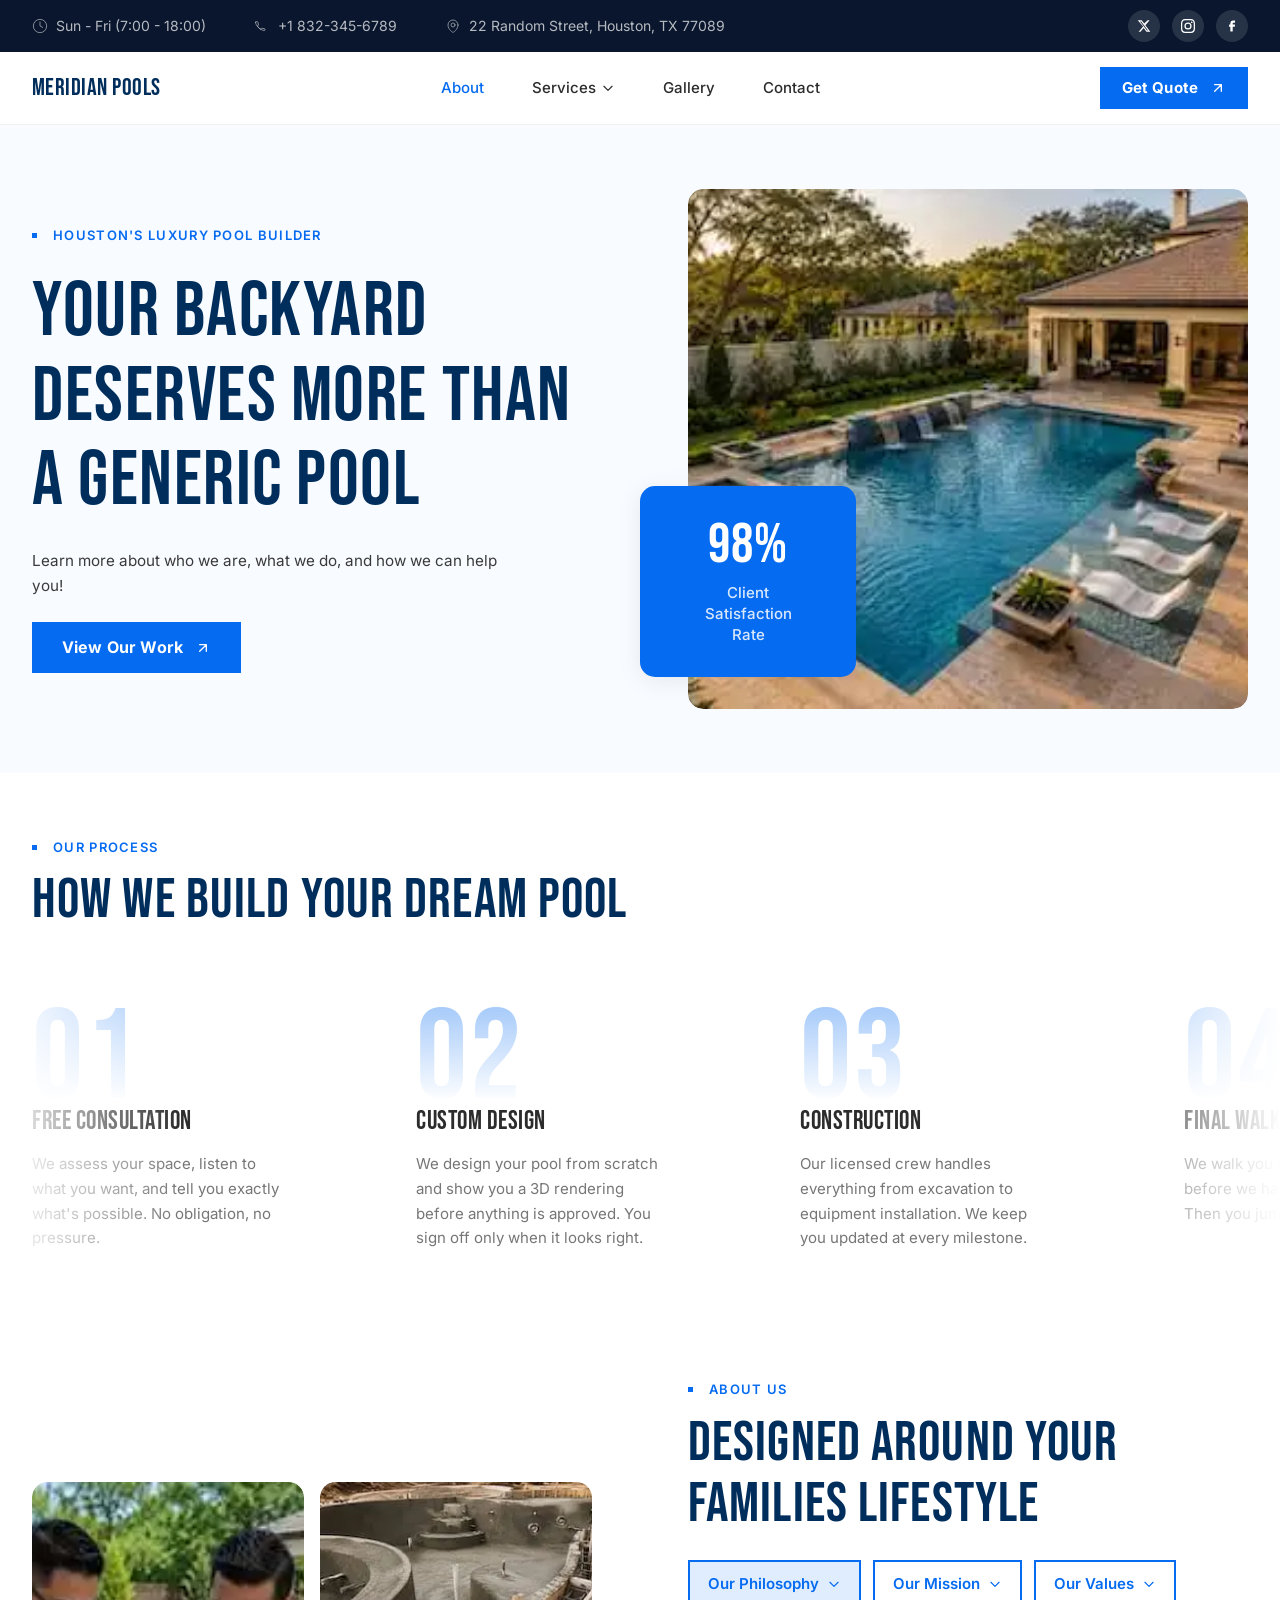
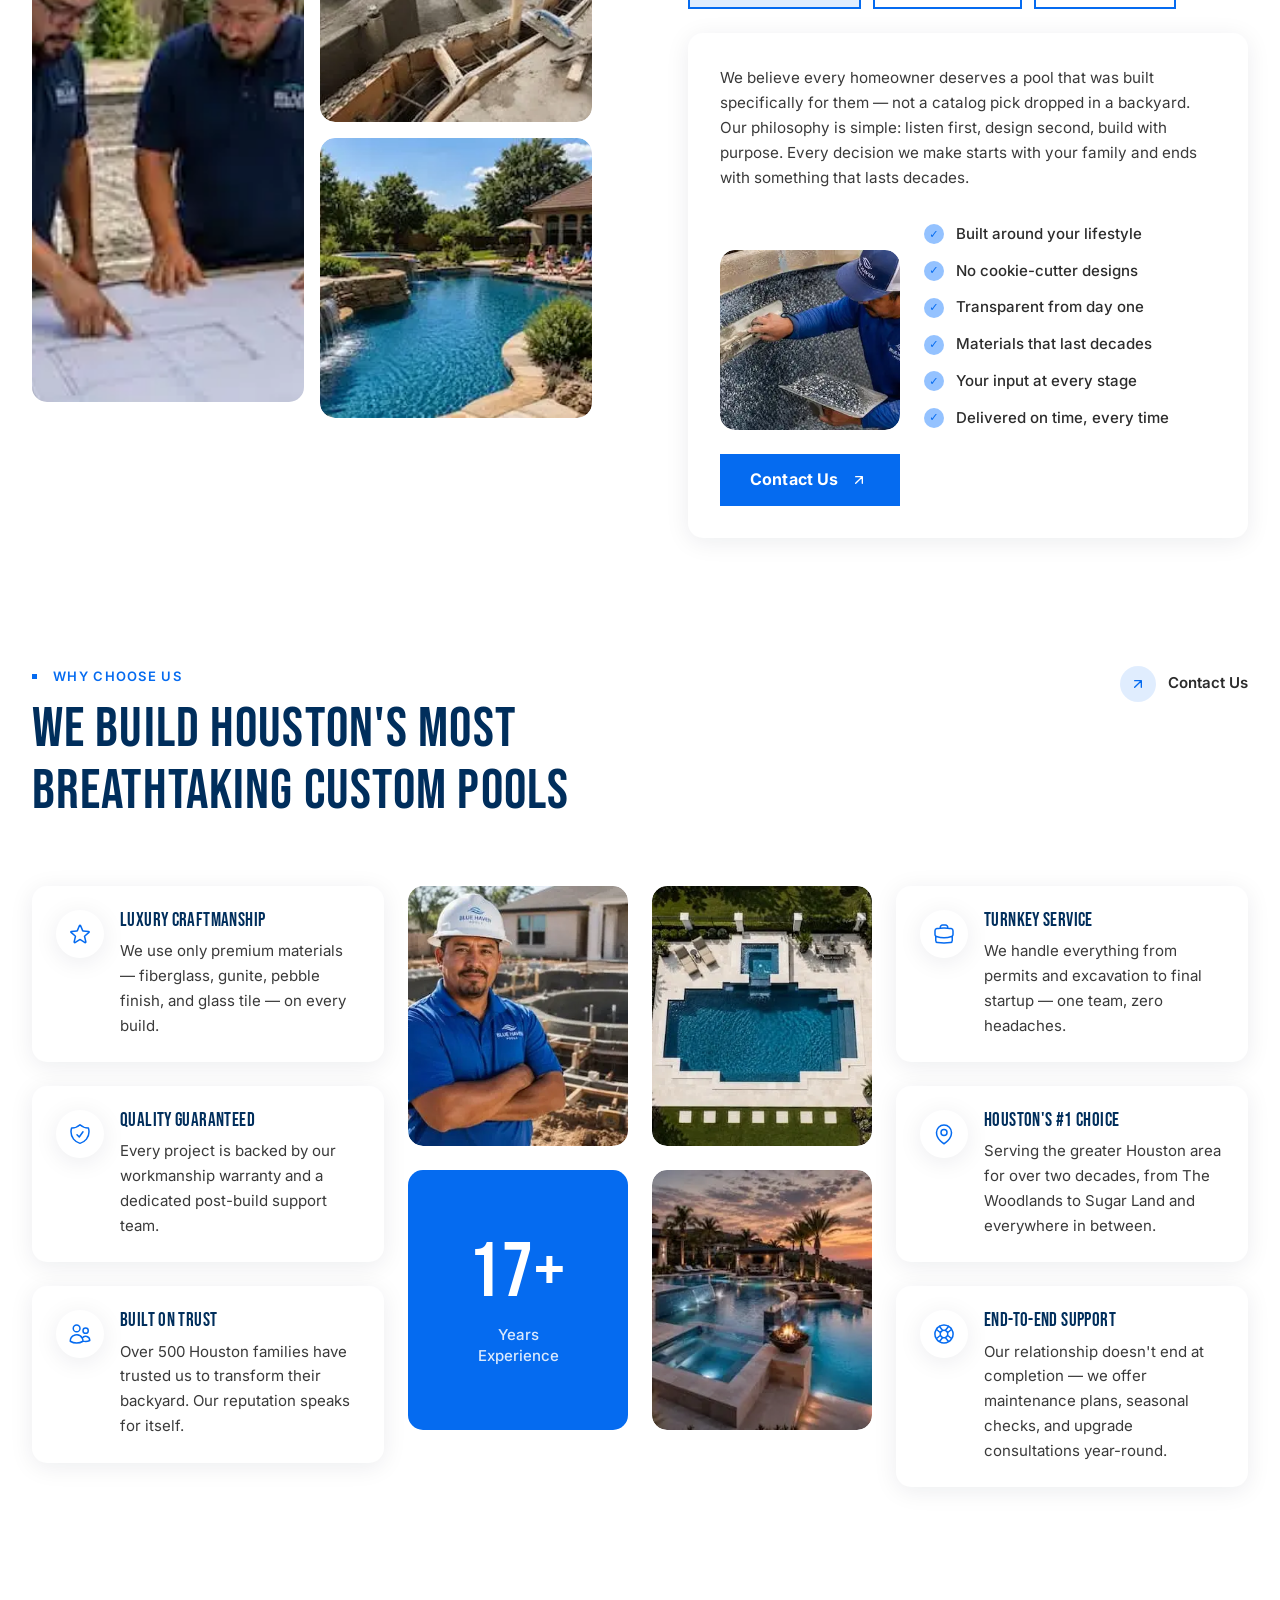
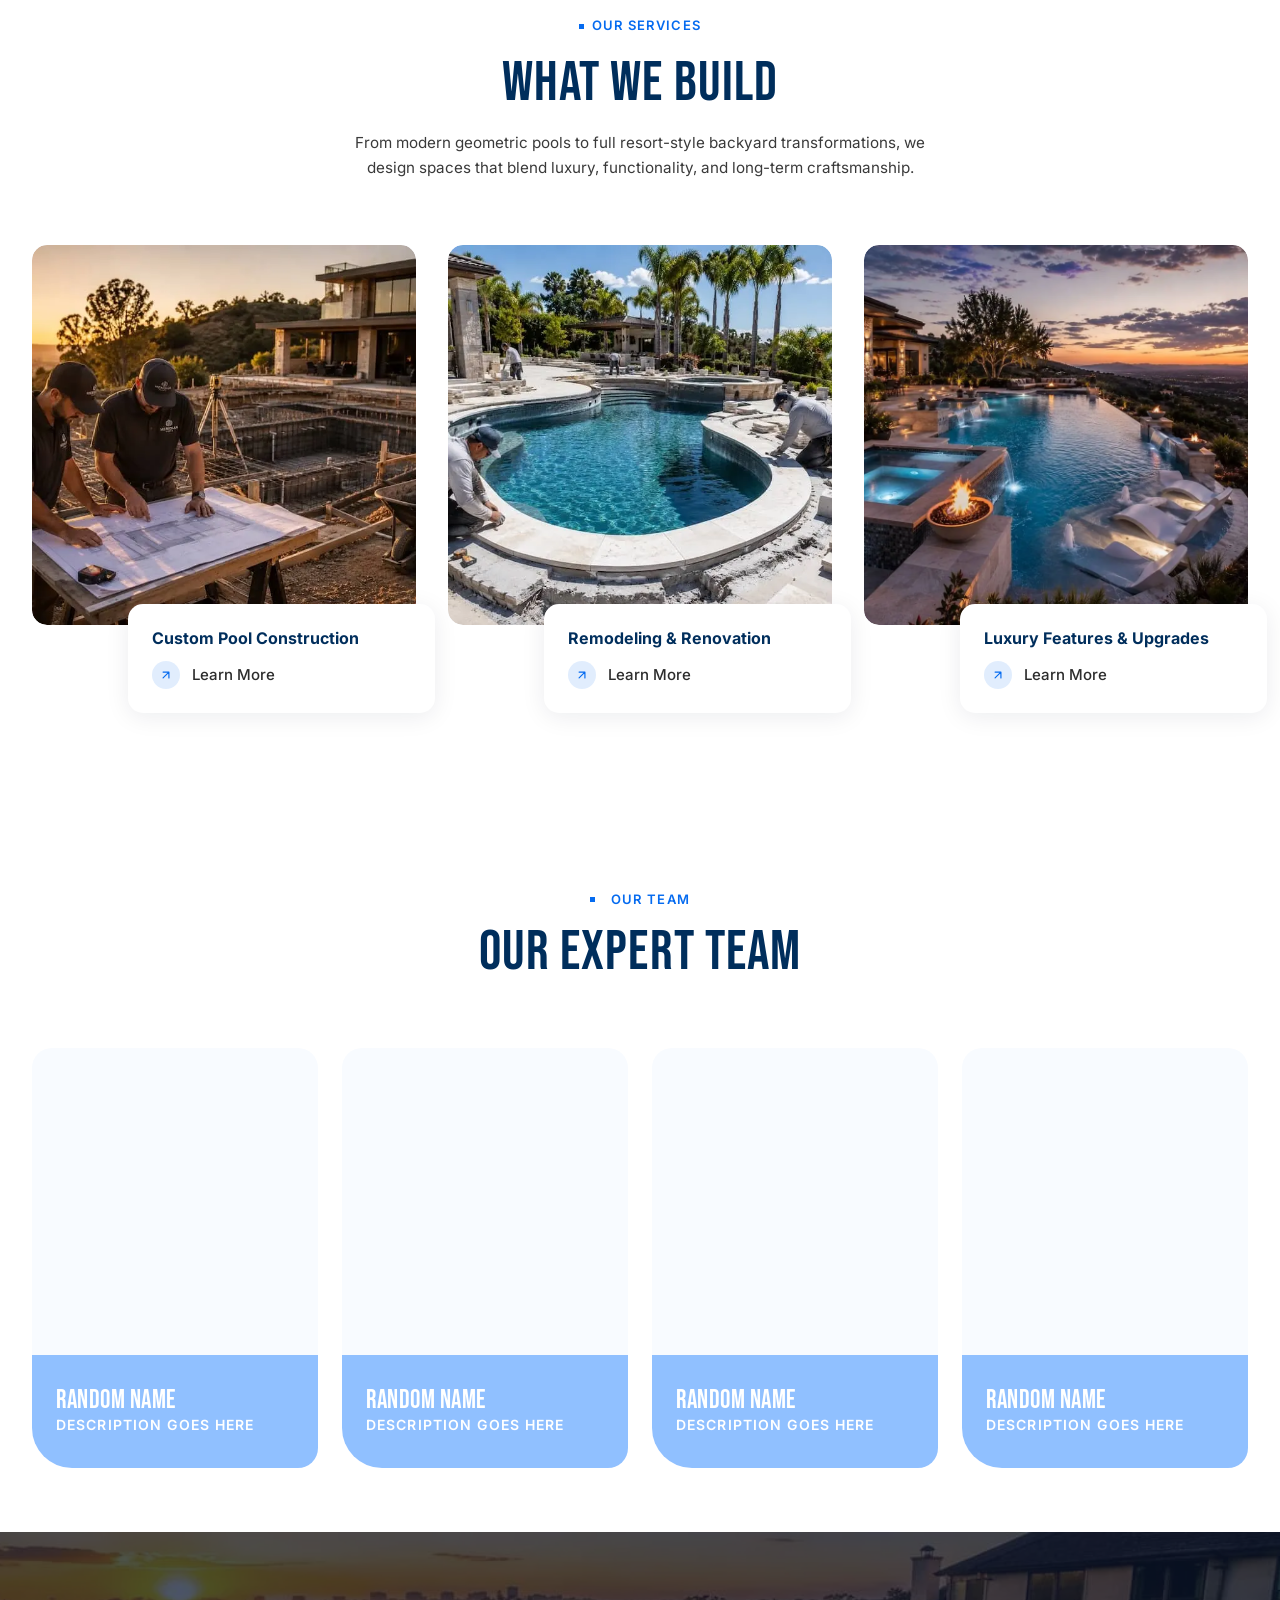
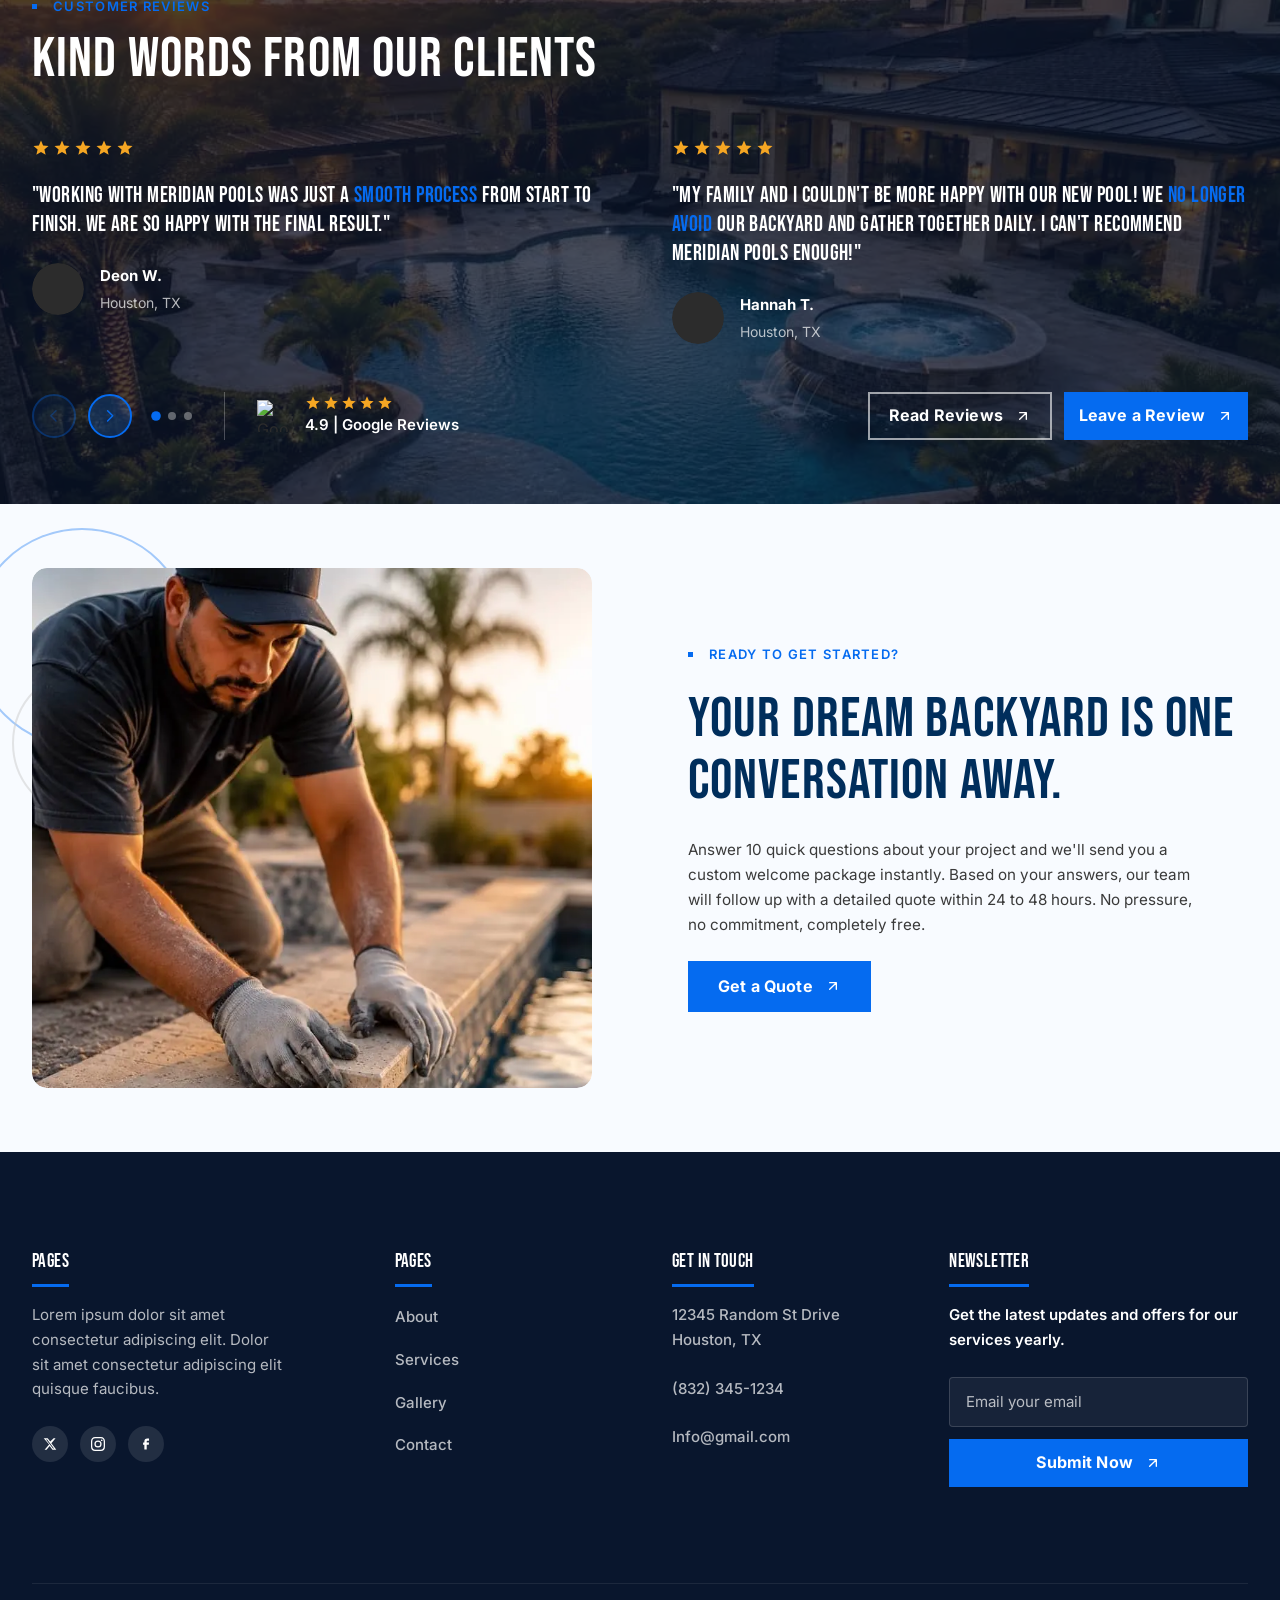
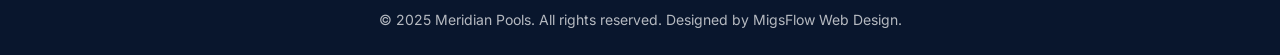
==== commit 59065406: "Updatee" ====
--- a/html/about.html
+++ b/html/about.html
@@ -76,25 +76,16 @@
 
       <!-- Social icons -->
       <div class="topbar-social">
-        <a href="#" aria-label="Twitter / X">
-          <svg xmlns="http://www.w3.org/2000/svg" viewBox="0 0 24 24"
-               fill="currentColor" aria-hidden="true">
-            <path d="M18.244 2.25h3.308l-7.227 8.26 8.502 11.24H16.17l-4.714-6.231-5.401 6.231H2.746l7.73-8.835L1.254 2.25H8.08l4.253 5.622 5.911-5.622Zm-1.161 17.52h1.833L7.084 4.126H5.117L17.083 19.77Z"/>
-          </svg>
+        <a href="#" aria-label="X / Twitter">
+          <svg xmlns="http://www.w3.org/2000/svg" viewBox="0 0 24 24" fill="currentColor" aria-hidden="true"><path d="M18.244 2.25h3.308l-7.227 8.26 8.502 11.24H16.17l-4.714-6.231-5.401 6.231H2.746l7.73-8.835L1.254 2.25H8.08l4.253 5.622 5.911-5.622Zm-1.161 17.52h1.833L7.084 4.126H5.117L17.083 19.77Z"/></svg>
         </a>
-        <a href="#" aria-label="X">
-          <svg xmlns="http://www.w3.org/2000/svg" viewBox="0 0 24 24"
-               fill="currentColor" aria-hidden="true">
-            <path d="M18.244 2.25h3.308l-7.227 8.26 8.502 11.24H16.17l-4.714-6.231-5.401 6.231H2.746l7.73-8.835L1.254 2.25H8.08l4.253 5.622 5.911-5.622Zm-1.161 17.52h1.833L7.084 4.126H5.117L17.083 19.77Z"/>
-          </svg>
+        <a href="#" aria-label="Instagram">
+          <svg xmlns="http://www.w3.org/2000/svg" viewBox="0 0 24 24" fill="currentColor" aria-hidden="true"><path d="M12 2.163c3.204 0 3.584.012 4.85.07 3.252.148 4.771 1.691 4.919 4.919.058 1.265.069 1.645.069 4.849 0 3.205-.012 3.584-.069 4.849-.149 3.225-1.664 4.771-4.919 4.919-1.266.058-1.644.07-4.85.07-3.204 0-3.584-.012-4.849-.07-3.26-.149-4.771-1.699-4.919-4.92-.058-1.265-.07-1.644-.07-4.849 0-3.204.013-3.583.07-4.849.149-3.227 1.664-4.771 4.919-4.919 1.266-.057 1.645-.069 4.849-.069zM12 0C8.741 0 8.333.014 7.053.072 2.695.272.273 2.69.073 7.052.014 8.333 0 8.741 0 12c0 3.259.014 3.668.072 4.948.2 4.358 2.618 6.78 6.98 6.98C8.333 23.986 8.741 24 12 24c3.259 0 3.668-.014 4.948-.072 4.354-.2 6.782-2.618 6.979-6.98.059-1.28.073-1.689.073-4.948 0-3.259-.014-3.667-.072-4.947-.196-4.354-2.617-6.78-6.979-6.98C15.668.014 15.259 0 12 0zm0 5.838a6.162 6.162 0 100 12.324 6.162 6.162 0 000-12.324zM12 16a4 4 0 110-8 4 4 0 010 8zm6.406-11.845a1.44 1.44 0 100 2.881 1.44 1.44 0 000-2.881z"/></svg>
         </a>
         <a href="#" aria-label="Facebook">
-          <svg xmlns="http://www.w3.org/2000/svg" viewBox="0 0 24 24"
-               fill="currentColor" aria-hidden="true">
-            <path d="M9.198 21.5h4v-8.01h3.604l.396-3.98h-4V7.5a1 1 0 0 1 1-1h3v-4h-3a5 5 0 0 0-5 5v2.01h-2l-.396 3.98h2.396v8.01Z"/>
-          </svg>
+          <svg xmlns="http://www.w3.org/2000/svg" viewBox="0 0 24 24" fill="currentColor" aria-hidden="true"><path d="M9.198 21.5h4v-8.01h3.604l.396-3.98h-4V7.5a1 1 0 0 1 1-1h3v-4h-3a5 5 0 0 0-5 5v2.01h-2l-.396 3.98h2.396v8.01Z"/></svg>
         </a>
-      </div>
+        </div>
 
     </div>
   </div>
@@ -646,8 +637,7 @@
 
         <div class="why-card reveal fade-right">
           <div class="why-card-icon">
-            <img src="../images/icons/icon-craftmanship.svg" alt=""
-                 width="28" height="28" loading="lazy" decoding="async">
+            <svg xmlns="http://www.w3.org/2000/svg" fill="none" viewBox="0 0 24 24" stroke="currentColor" width="24" height="24" aria-hidden="true"><path stroke-linecap="round" stroke-linejoin="round" stroke-width="1.5" d="M11.48 3.499a.562.562 0 011.04 0l2.125 5.111a.563.563 0 00.475.345l5.518.442c.499.04.701.663.321.988l-4.204 3.602a.563.563 0 00-.182.557l1.285 5.385a.562.562 0 01-.84.61l-4.725-2.885a.563.563 0 00-.586 0L6.982 20.54a.562.562 0 01-.84-.61l1.285-5.386a.562.562 0 00-.182-.557l-4.204-3.602a.562.562 0 01.321-.988l5.518-.442a.563.563 0 00.475-.345L11.48 3.5z"/></svg>
           </div>
           <div class="why-card-text">
             <h4>Luxury Craftmanship</h4>
@@ -658,8 +648,7 @@
 
         <div class="why-card reveal fade-right delay-1">
           <div class="why-card-icon">
-            <img src="../images/icons/icon-quality.svg" alt=""
-                 width="28" height="28" loading="lazy" decoding="async">
+            <svg xmlns="http://www.w3.org/2000/svg" fill="none" viewBox="0 0 24 24" stroke="currentColor" width="24" height="24" aria-hidden="true"><path stroke-linecap="round" stroke-linejoin="round" stroke-width="1.5" d="M9 12.75L11.25 15 15 9.75m-3-7.036A11.959 11.959 0 013.598 6 11.99 11.99 0 003 9.749c0 5.592 3.824 10.29 9 11.623 5.176-1.332 9-6.03 9-11.622 0-1.31-.21-2.571-.598-3.751h-.152c-3.196 0-6.1-1.248-8.25-3.285z"/></svg>
           </div>
           <div class="why-card-text">
             <h4>Quality Guaranteed</h4>
@@ -670,8 +659,7 @@
 
         <div class="why-card reveal fade-right delay-2">
           <div class="why-card-icon">
-            <img src="../images/icons/icon-trust.svg" alt=""
-                 width="28" height="28" loading="lazy" decoding="async">
+            <svg xmlns="http://www.w3.org/2000/svg" fill="none" viewBox="0 0 24 24" stroke="currentColor" width="24" height="24" aria-hidden="true"><path stroke-linecap="round" stroke-linejoin="round" stroke-width="1.5" d="M15 19.128a9.38 9.38 0 002.625.372 9.337 9.337 0 004.121-.952 4.125 4.125 0 00-7.533-2.493M15 19.128v-.003c0-1.113-.285-2.16-.786-3.07M15 19.128v.106A12.318 12.318 0 018.624 21c-2.331 0-4.512-.645-6.374-1.766l-.001-.109a6.375 6.375 0 0111.964-3.07M12 6.375a3.375 3.375 0 11-6.75 0 3.375 3.375 0 016.75 0zm8.25 2.25a2.625 2.625 0 11-5.25 0 2.625 2.625 0 015.25 0z"/></svg>
           </div>
           <div class="why-card-text">
             <h4>Built on Trust</h4>
@@ -745,8 +733,7 @@
 
         <div class="why-card reveal fade-left">
           <div class="why-card-icon">
-            <img src="../images/icons/icon-turnkey.svg" alt=""
-                 width="28" height="28" loading="lazy" decoding="async">
+            <svg xmlns="http://www.w3.org/2000/svg" fill="none" viewBox="0 0 24 24" stroke="currentColor" width="24" height="24" aria-hidden="true"><path stroke-linecap="round" stroke-linejoin="round" stroke-width="1.5" d="M20.25 14.15v4.25c0 1.094-.787 2.036-1.872 2.18-2.087.277-4.216.42-6.378.42s-4.291-.143-6.378-.42c-1.085-.144-1.872-1.086-1.872-2.18v-4.25m16.5 0a2.18 2.18 0 00.75-1.661V8.706c0-1.081-.768-2.015-1.837-2.175a48.114 48.114 0 00-3.413-.387m4.5 8.006c-.194.165-.42.295-.673.38A23.978 23.978 0 0112 15.75c-2.648 0-5.195-.429-7.577-1.22a2.016 2.016 0 01-.673-.38m0 0A2.18 2.18 0 013 12.489V8.706c0-1.081.768-2.015 1.837-2.175a48.111 48.111 0 013.413-.387m7.5 0V5.25A2.25 2.25 0 0013.5 3h-3a2.25 2.25 0 00-2.25 2.25v.894m7.5 0a48.667 48.667 0 00-7.5 0"/></svg>
           </div>
           <div class="why-card-text">
             <h4>Turnkey Service</h4>
@@ -757,8 +744,7 @@
 
         <div class="why-card reveal fade-left delay-1">
           <div class="why-card-icon">
-            <img src="../images/icons/icon-houston.svg" alt=""
-                 width="28" height="28" loading="lazy" decoding="async">
+            <svg xmlns="http://www.w3.org/2000/svg" fill="none" viewBox="0 0 24 24" stroke="currentColor" width="24" height="24" aria-hidden="true"><path stroke-linecap="round" stroke-linejoin="round" stroke-width="1.5" d="M15 10.5a3 3 0 11-6 0 3 3 0 016 0z"/><path stroke-linecap="round" stroke-linejoin="round" stroke-width="1.5" d="M19.5 10.5c0 7.142-7.5 11.25-7.5 11.25S4.5 17.642 4.5 10.5a7.5 7.5 0 1115 0z"/></svg>
           </div>
           <div class="why-card-text">
             <h4>Houston's #1 Choice</h4>
@@ -769,8 +755,7 @@
 
         <div class="why-card reveal fade-left delay-2">
           <div class="why-card-icon">
-            <img src="../images/icons/icon-support.svg" alt=""
-                 width="28" height="28" loading="lazy" decoding="async">
+            <svg xmlns="http://www.w3.org/2000/svg" fill="none" viewBox="0 0 24 24" stroke="currentColor" width="24" height="24" aria-hidden="true"><path stroke-linecap="round" stroke-linejoin="round" stroke-width="1.5" d="M16.712 4.33a9.027 9.027 0 011.652 1.306c.51.51.944 1.064 1.306 1.652M16.712 4.33l-3.448 4.138m3.448-4.138a9.014 9.014 0 00-9.424 0M19.67 7.288l-4.138 3.448m4.138-3.448a9.014 9.014 0 010 9.424m-4.138-5.976a3.736 3.736 0 00-.88-1.388 3.737 3.737 0 00-1.388-.88m2.268 2.268a3.765 3.765 0 010 2.528m-2.268-4.796a3.765 3.765 0 00-2.528 0m4.796 4.796c-.181.506-.475.982-.88 1.388a3.736 3.736 0 01-1.388.88m2.268-2.268l4.138 3.448m0 0a9.027 9.027 0 01-1.306 1.652c-.51.51-1.064.944-1.652 1.306m0 0l-3.448-4.138m3.448 4.138a9.014 9.014 0 01-9.424 0m5.976-4.138a3.765 3.765 0 01-2.528 0m0 0a3.736 3.736 0 01-1.388-.88 3.737 3.737 0 01-.88-1.388m2.268 2.268L7.288 19.67m0 0a9.024 9.024 0 01-1.652-1.306 9.027 9.027 0 01-1.306-1.652m0 0l4.138-3.448M4.33 16.712a9.014 9.014 0 010-9.424m4.138 5.976a3.765 3.765 0 010-2.528m0 0c.181-.506.475-.982.88-1.388a3.736 3.736 0 011.388-.88m-2.268 2.268L4.33 7.288m6.406 1.18L7.288 4.33m0 0a9.024 9.024 0 00-1.652 1.306A9.025 9.025 0 004.33 7.288"/></svg>
           </div>
           <div class="why-card-text">
             <h4>End-to-End Support</h4>
@@ -1440,25 +1425,16 @@
             sit amet consectetur adipiscing elit quisque faucibus.
           </p>
           <div class="footer-social">
-            <a href="#" aria-label="Twitter">
-              <svg xmlns="http://www.w3.org/2000/svg" viewBox="0 0 24 24"
-                   fill="currentColor" aria-hidden="true">
-                <path d="M18.244 2.25h3.308l-7.227 8.26 8.502 11.24H16.17l-4.714-6.231-5.401 6.231H2.746l7.73-8.835L1.254 2.25H8.08l4.253 5.622 5.911-5.622Zm-1.161 17.52h1.833L7.084 4.126H5.117L17.083 19.77Z"/>
-              </svg>
-            </a>
-            <a href="#" aria-label="X">
-              <svg xmlns="http://www.w3.org/2000/svg" viewBox="0 0 24 24"
-                   fill="currentColor" aria-hidden="true">
-                <path d="M18.244 2.25h3.308l-7.227 8.26 8.502 11.24H16.17l-4.714-6.231-5.401 6.231H2.746l7.73-8.835L1.254 2.25H8.08l4.253 5.622 5.911-5.622Zm-1.161 17.52h1.833L7.084 4.126H5.117L17.083 19.77Z"/>
-              </svg>
-            </a>
-            <a href="#" aria-label="Facebook">
-              <svg xmlns="http://www.w3.org/2000/svg" viewBox="0 0 24 24"
-                   fill="currentColor" aria-hidden="true">
-                <path d="M9.198 21.5h4v-8.01h3.604l.396-3.98h-4V7.5a1 1 0 0 1 1-1h3v-4h-3a5 5 0 0 0-5 5v2.01h-2l-.396 3.98h2.396v8.01Z"/>
-              </svg>
-            </a>
-          </div>
+        <a href="#" aria-label="X / Twitter">
+          <svg xmlns="http://www.w3.org/2000/svg" viewBox="0 0 24 24" fill="currentColor" aria-hidden="true"><path d="M18.244 2.25h3.308l-7.227 8.26 8.502 11.24H16.17l-4.714-6.231-5.401 6.231H2.746l7.73-8.835L1.254 2.25H8.08l4.253 5.622 5.911-5.622Zm-1.161 17.52h1.833L7.084 4.126H5.117L17.083 19.77Z"/></svg>
+        </a>
+        <a href="#" aria-label="Instagram">
+          <svg xmlns="http://www.w3.org/2000/svg" viewBox="0 0 24 24" fill="currentColor" aria-hidden="true"><path d="M12 2.163c3.204 0 3.584.012 4.85.07 3.252.148 4.771 1.691 4.919 4.919.058 1.265.069 1.645.069 4.849 0 3.205-.012 3.584-.069 4.849-.149 3.225-1.664 4.771-4.919 4.919-1.266.058-1.644.07-4.85.07-3.204 0-3.584-.012-4.849-.07-3.26-.149-4.771-1.699-4.919-4.92-.058-1.265-.07-1.644-.07-4.849 0-3.204.013-3.583.07-4.849.149-3.227 1.664-4.771 4.919-4.919 1.266-.057 1.645-.069 4.849-.069zM12 0C8.741 0 8.333.014 7.053.072 2.695.272.273 2.69.073 7.052.014 8.333 0 8.741 0 12c0 3.259.014 3.668.072 4.948.2 4.358 2.618 6.78 6.98 6.98C8.333 23.986 8.741 24 12 24c3.259 0 3.668-.014 4.948-.072 4.354-.2 6.782-2.618 6.979-6.98.059-1.28.073-1.689.073-4.948 0-3.259-.014-3.667-.072-4.947-.196-4.354-2.617-6.78-6.979-6.98C15.668.014 15.259 0 12 0zm0 5.838a6.162 6.162 0 100 12.324 6.162 6.162 0 000-12.324zM12 16a4 4 0 110-8 4 4 0 010 8zm6.406-11.845a1.44 1.44 0 100 2.881 1.44 1.44 0 000-2.881z"/></svg>
+        </a>
+        <a href="#" aria-label="Facebook">
+          <svg xmlns="http://www.w3.org/2000/svg" viewBox="0 0 24 24" fill="currentColor" aria-hidden="true"><path d="M9.198 21.5h4v-8.01h3.604l.396-3.98h-4V7.5a1 1 0 0 1 1-1h3v-4h-3a5 5 0 0 0-5 5v2.01h-2l-.396 3.98h2.396v8.01Z"/></svg>
+        </a>
+        </div>
         </div>
 
         <!-- Col 2 — Pages -->
--- a/css/global.css
+++ b/css/global.css
@@ -525,4 +525,18 @@
 .btn-ghost-dark:hover {
   border-color: var(--blue) !important;
   color: var(--white);
+}
+
+
+/* =============================================================================
+   08 — ICON COLOR
+   Forces inline SVG icons to render in primary brand blue.
+   Applies to FAQ icons, Why Us card icons, and calculator option icons.
+============================================================================= */
+
+.faq-icon svg,
+.why-card-icon svg,
+.calc-option-icon svg {
+  color: var(--blue);
+  stroke: var(--blue);
 }
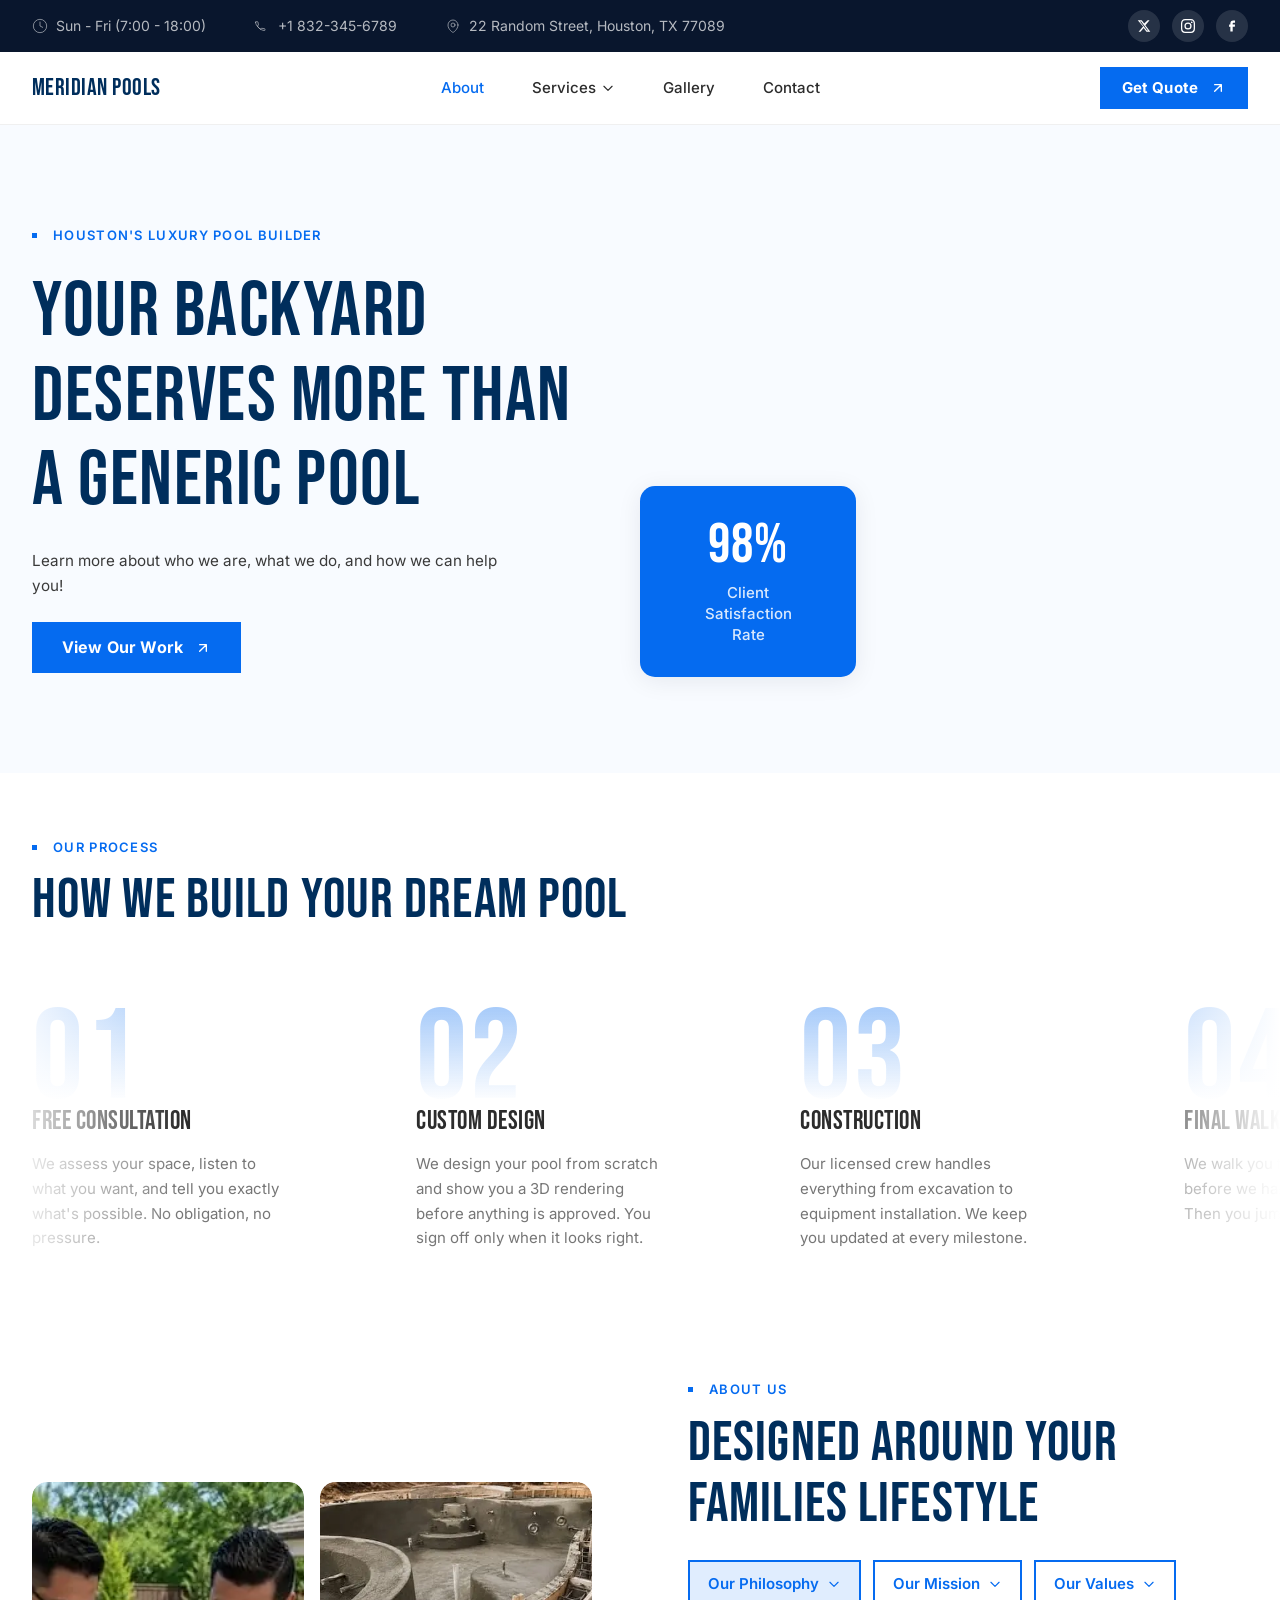
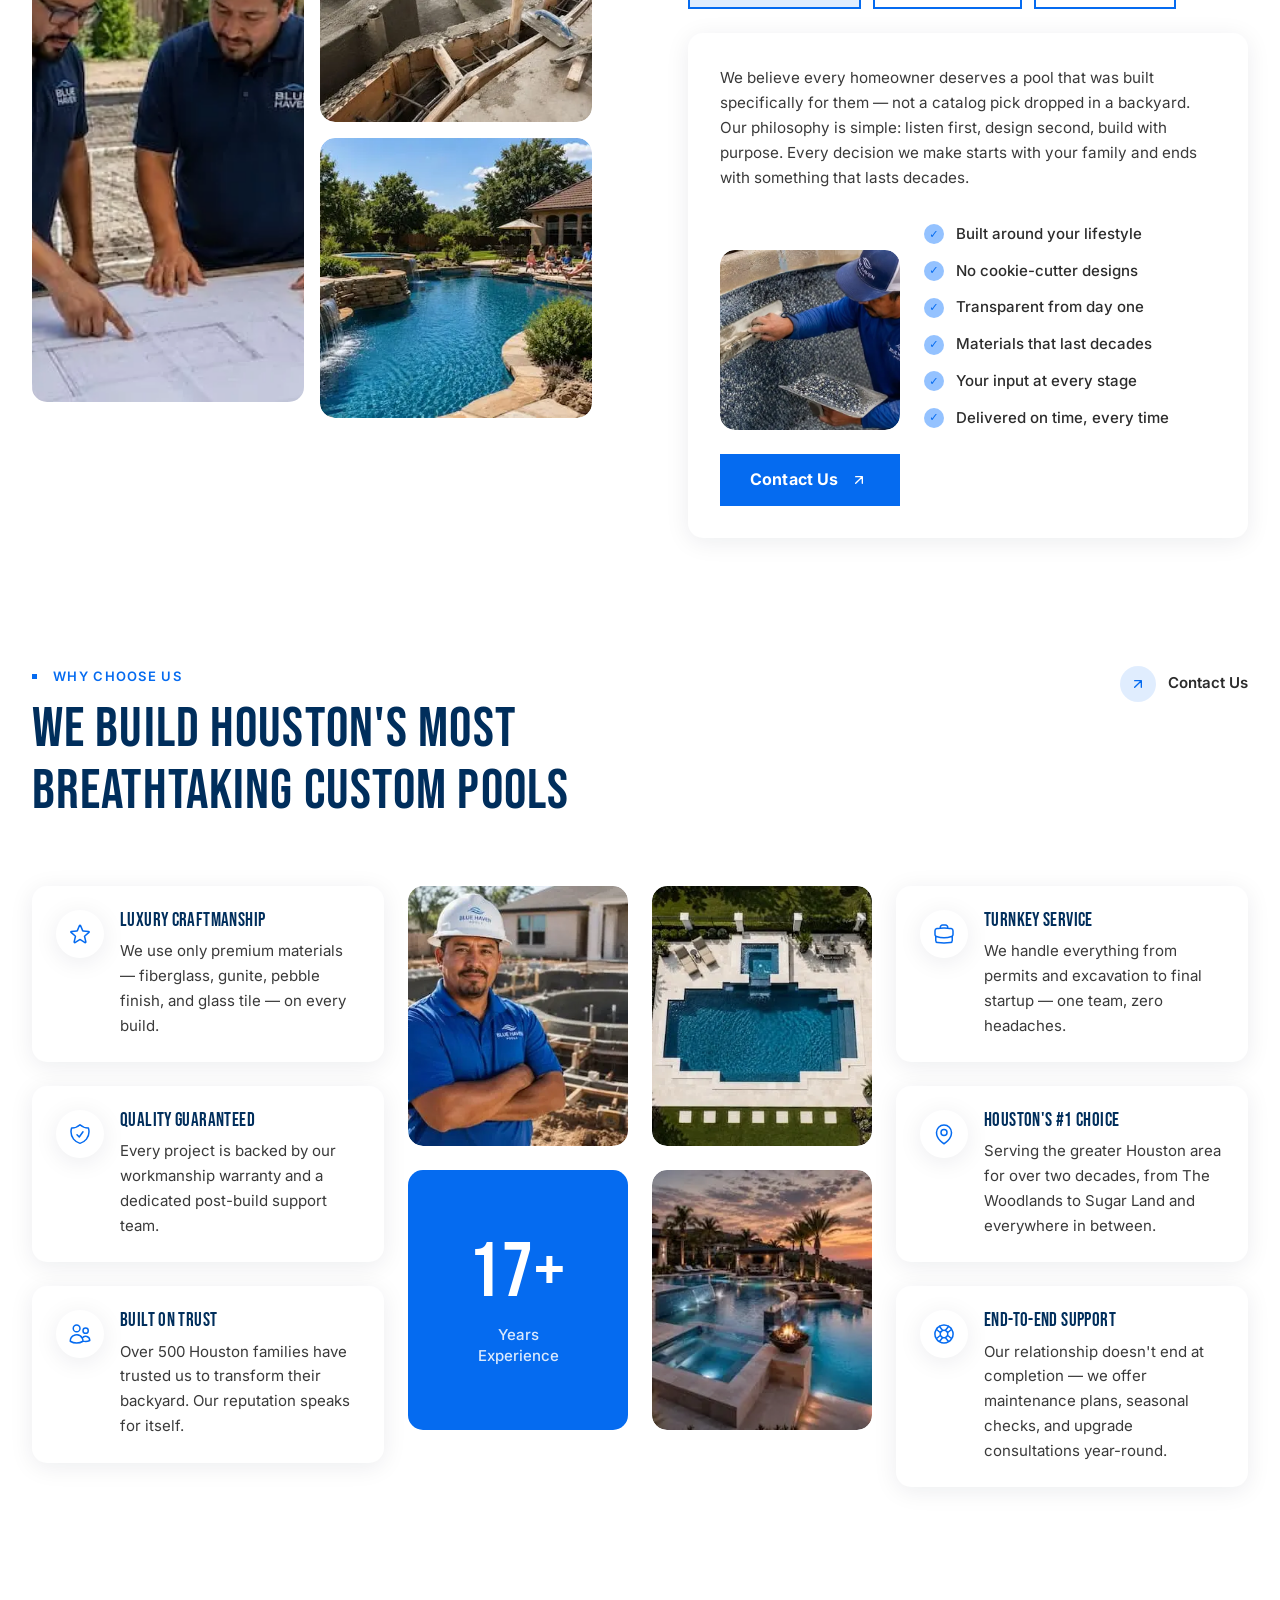
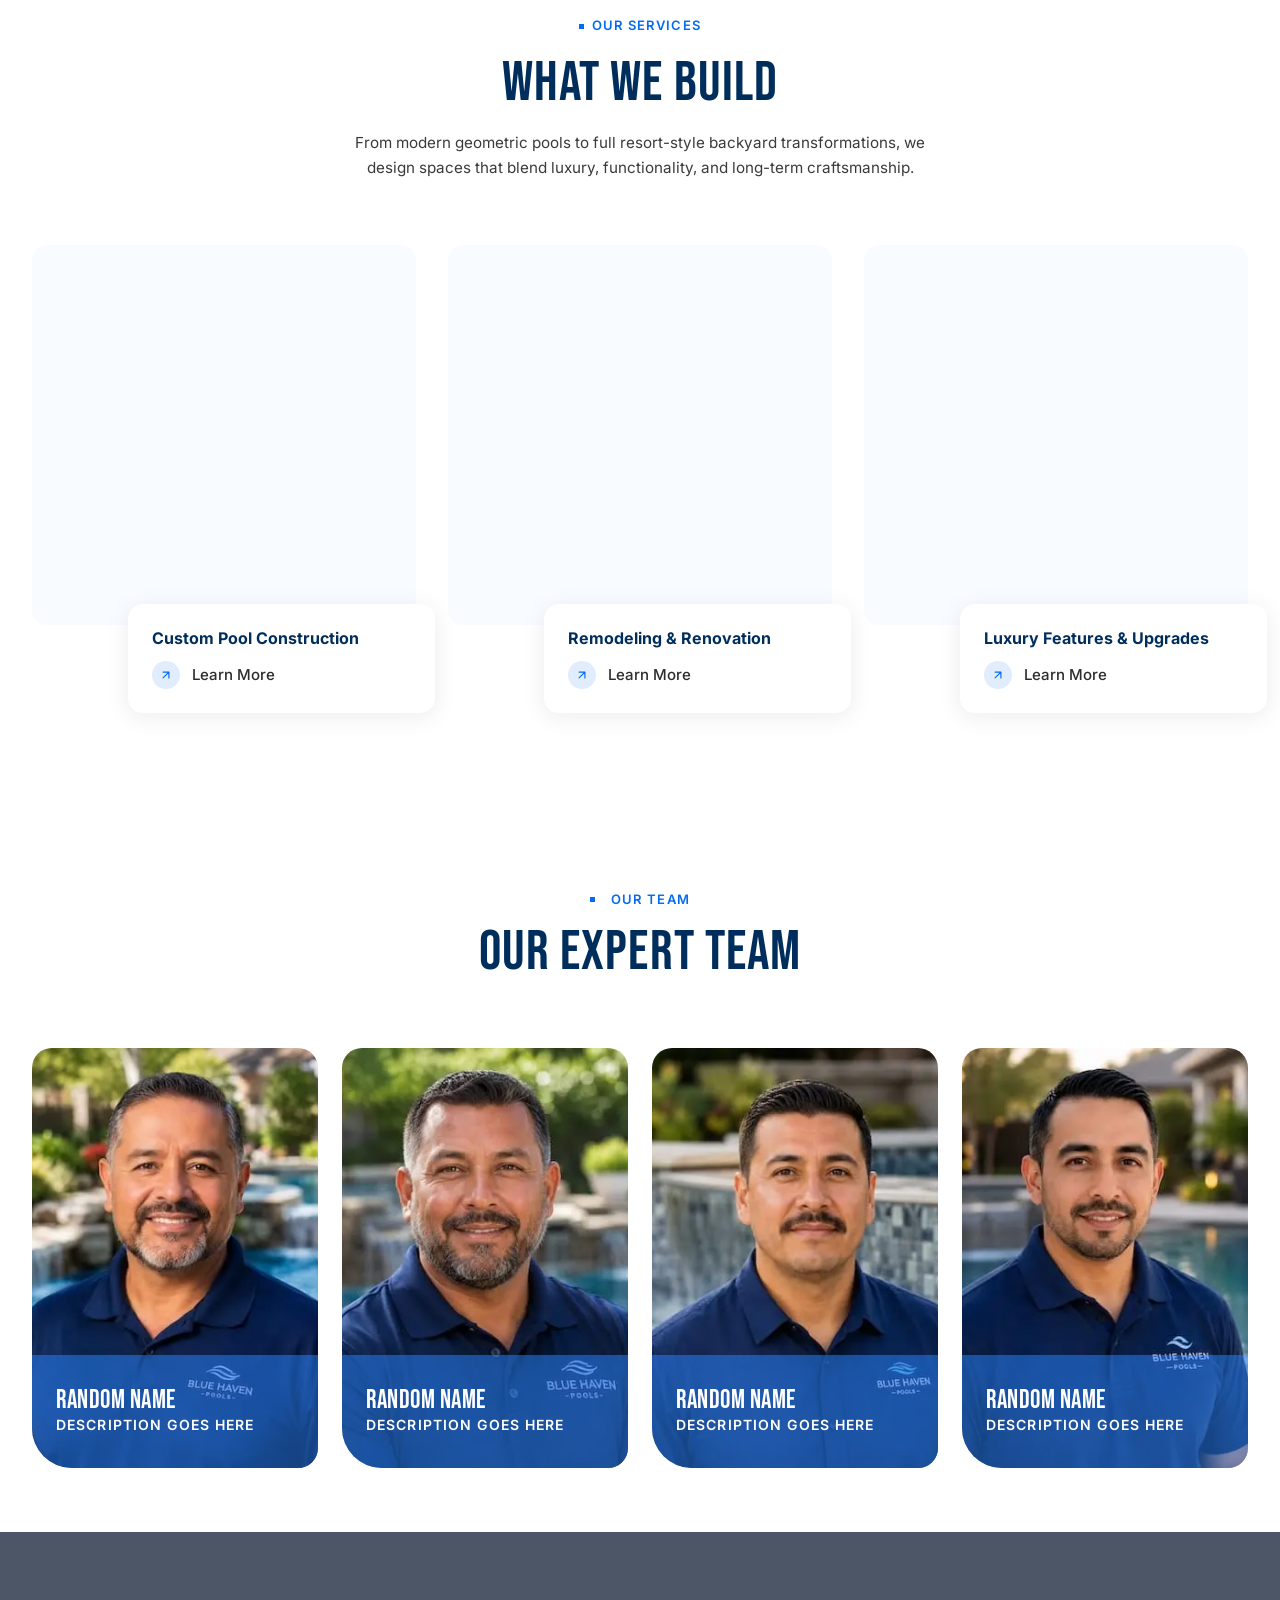
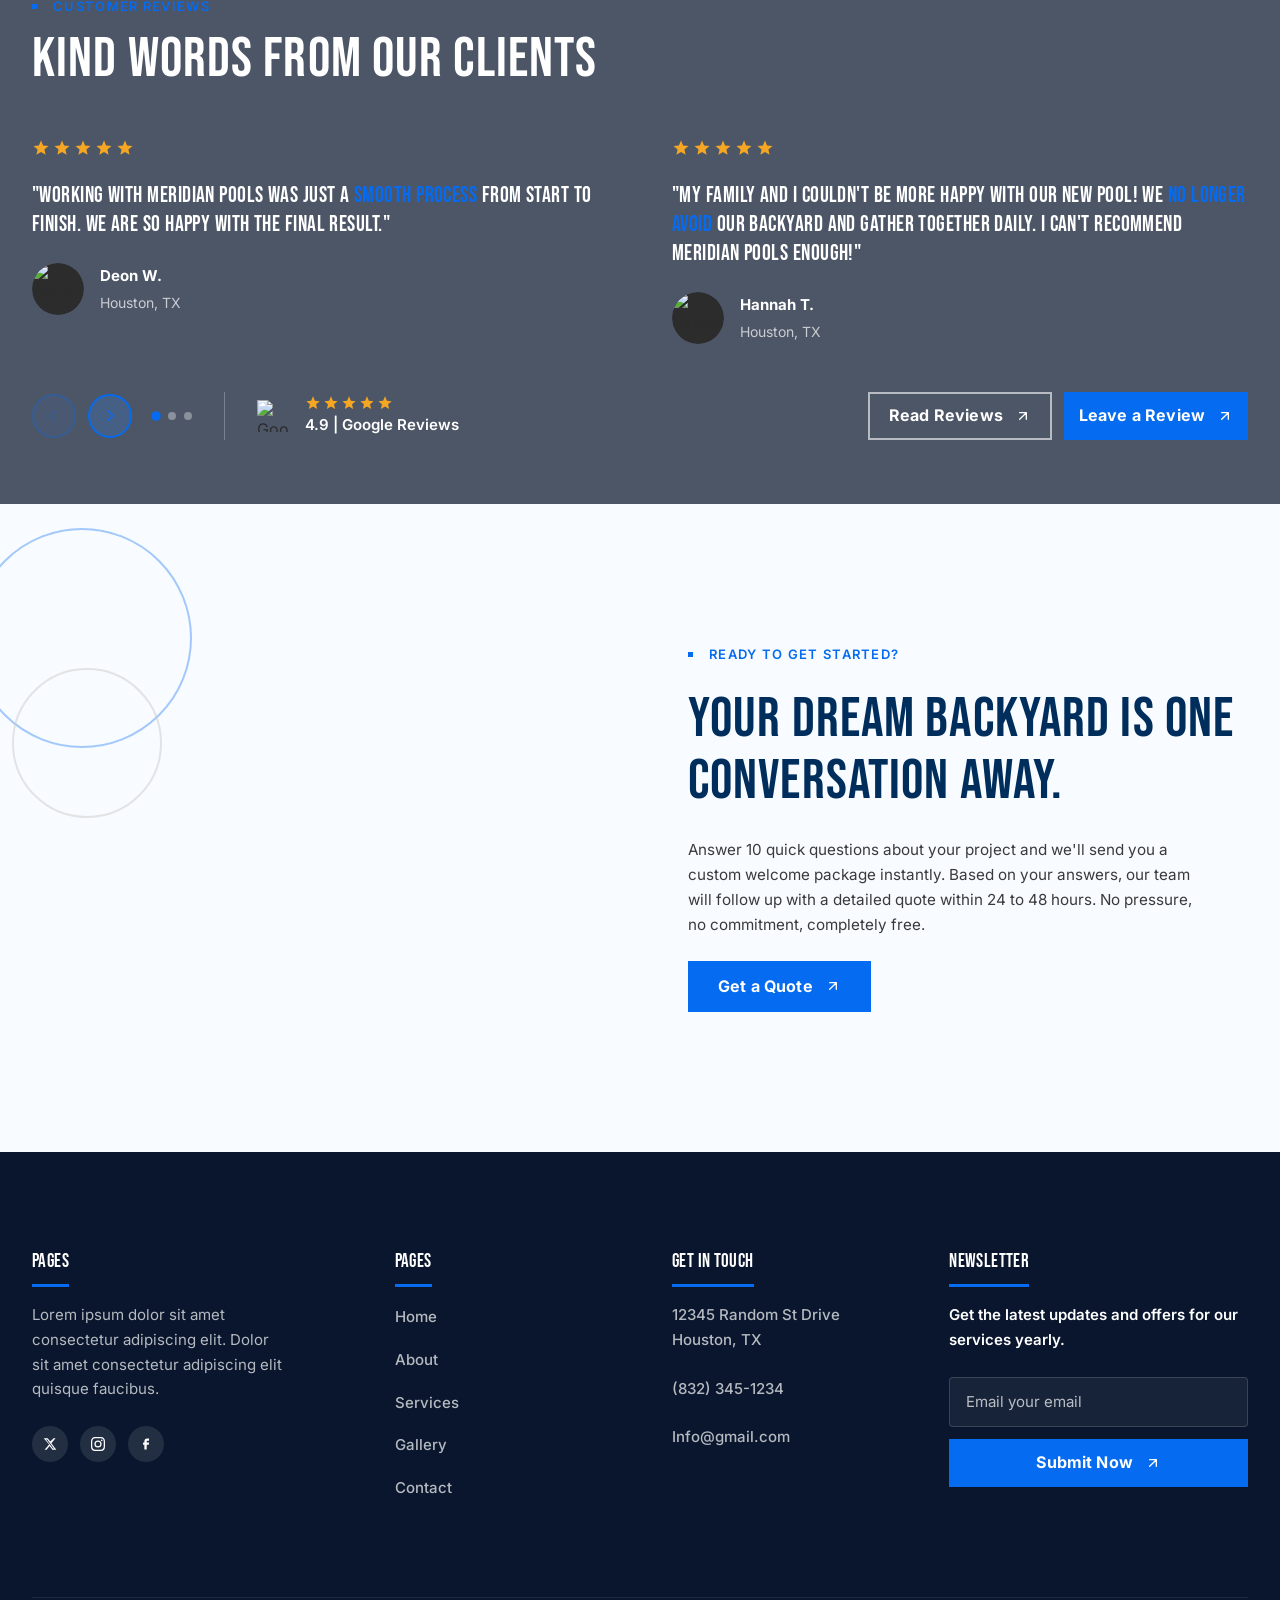
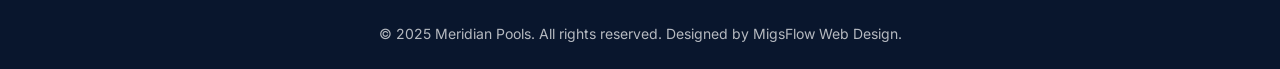
==== commit 34227baf: "update" ====
--- a/html/about.html
+++ b/html/about.html
@@ -1441,7 +1441,8 @@
         <div class="footer-col footer-nav">
           <h4>Pages</h4>
           <ul>
-            <li><a href="about.html">About</a></li>
+            <li><a href="../index.html">Home</a></li>
+            <li><a href="#about-hero">About</a></li>
             <li><a href="./services/services.html">Services</a></li>
             <li><a href="gallery.html">Gallery</a></li>
             <li><a href="contact.html">Contact</a></li>
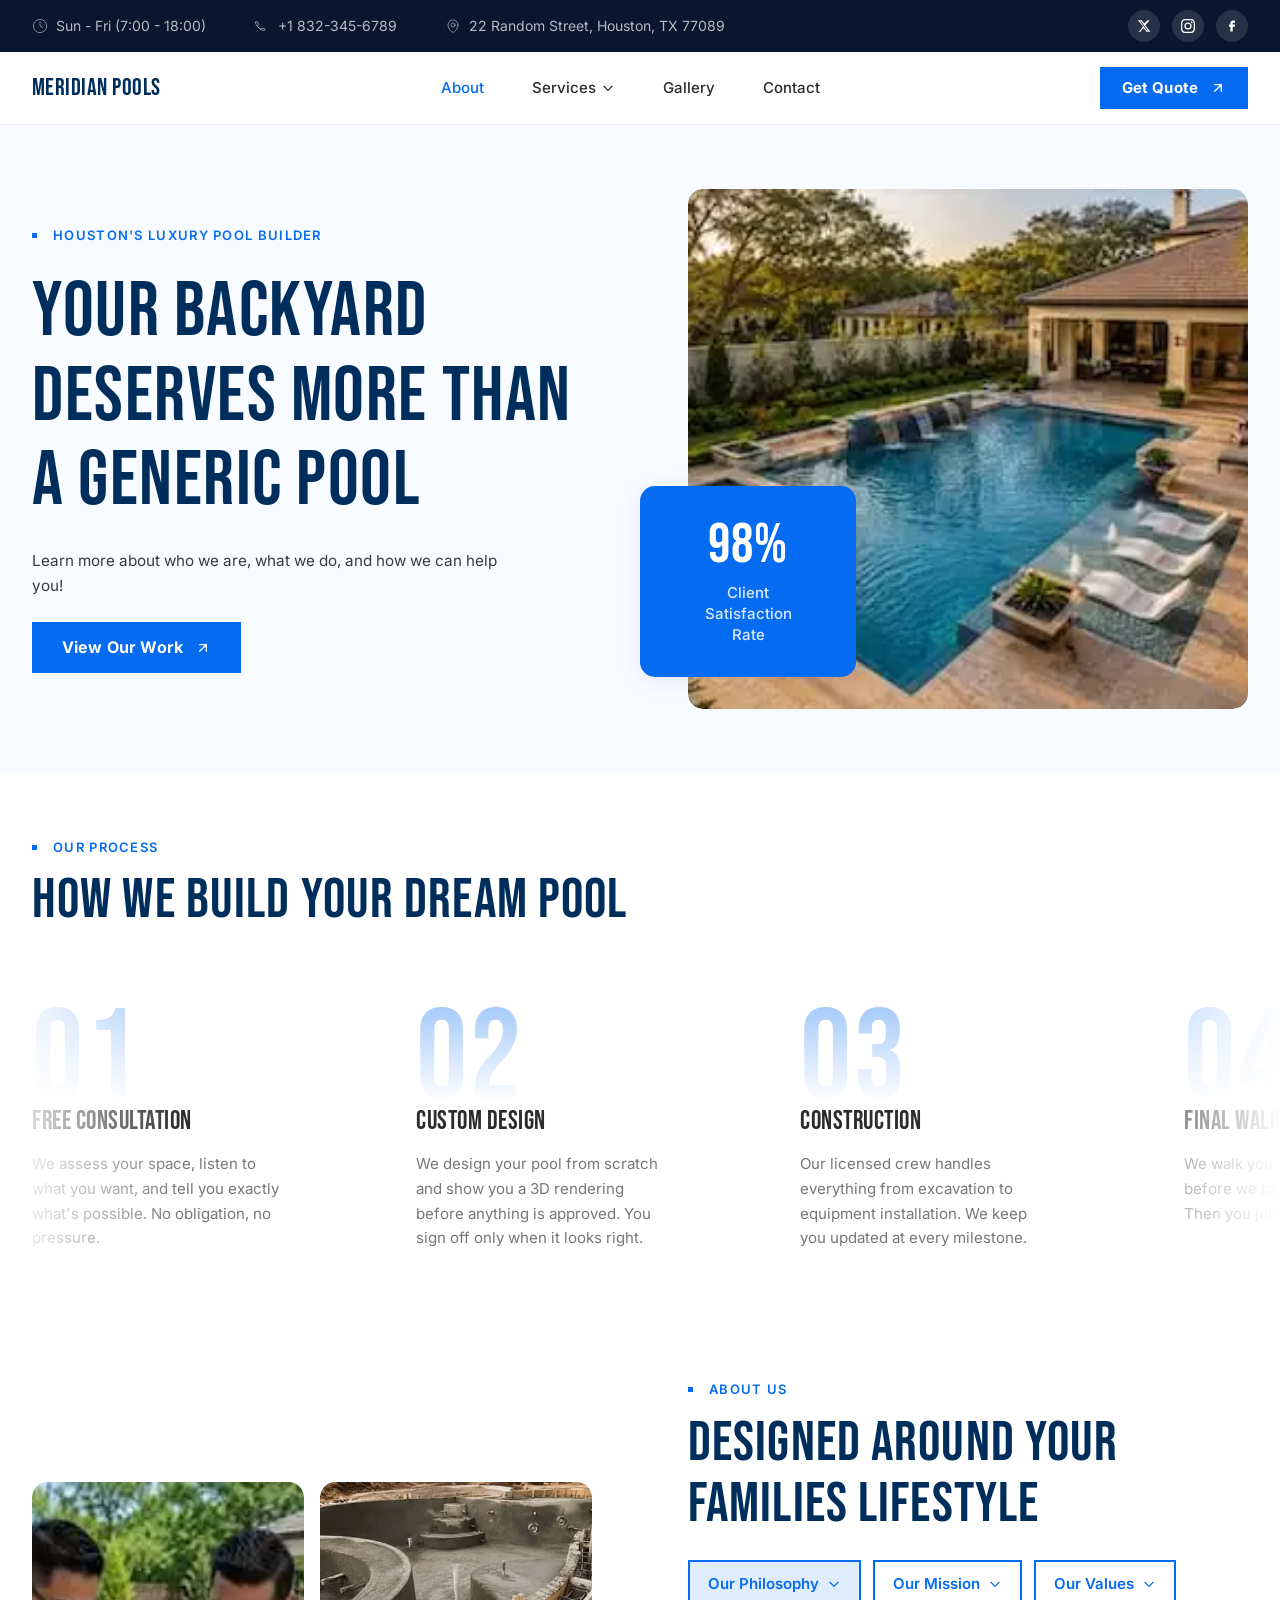
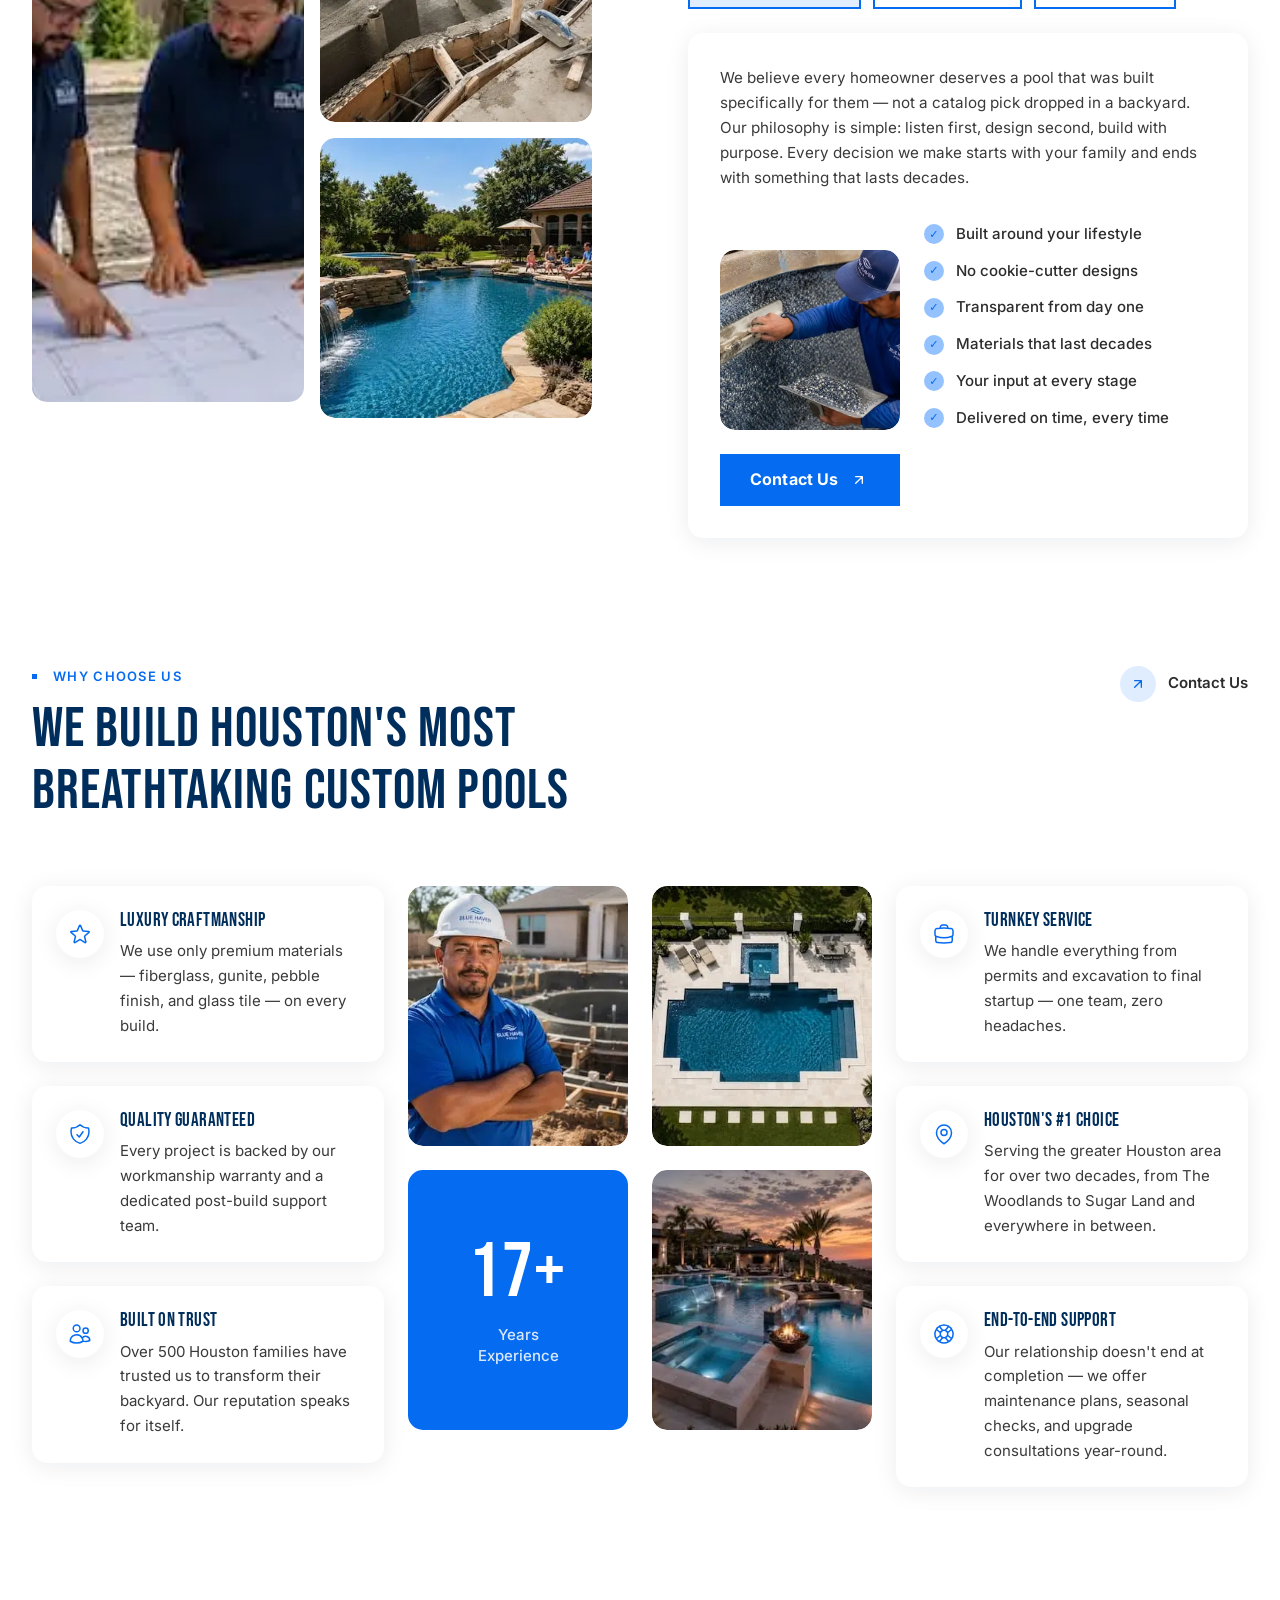
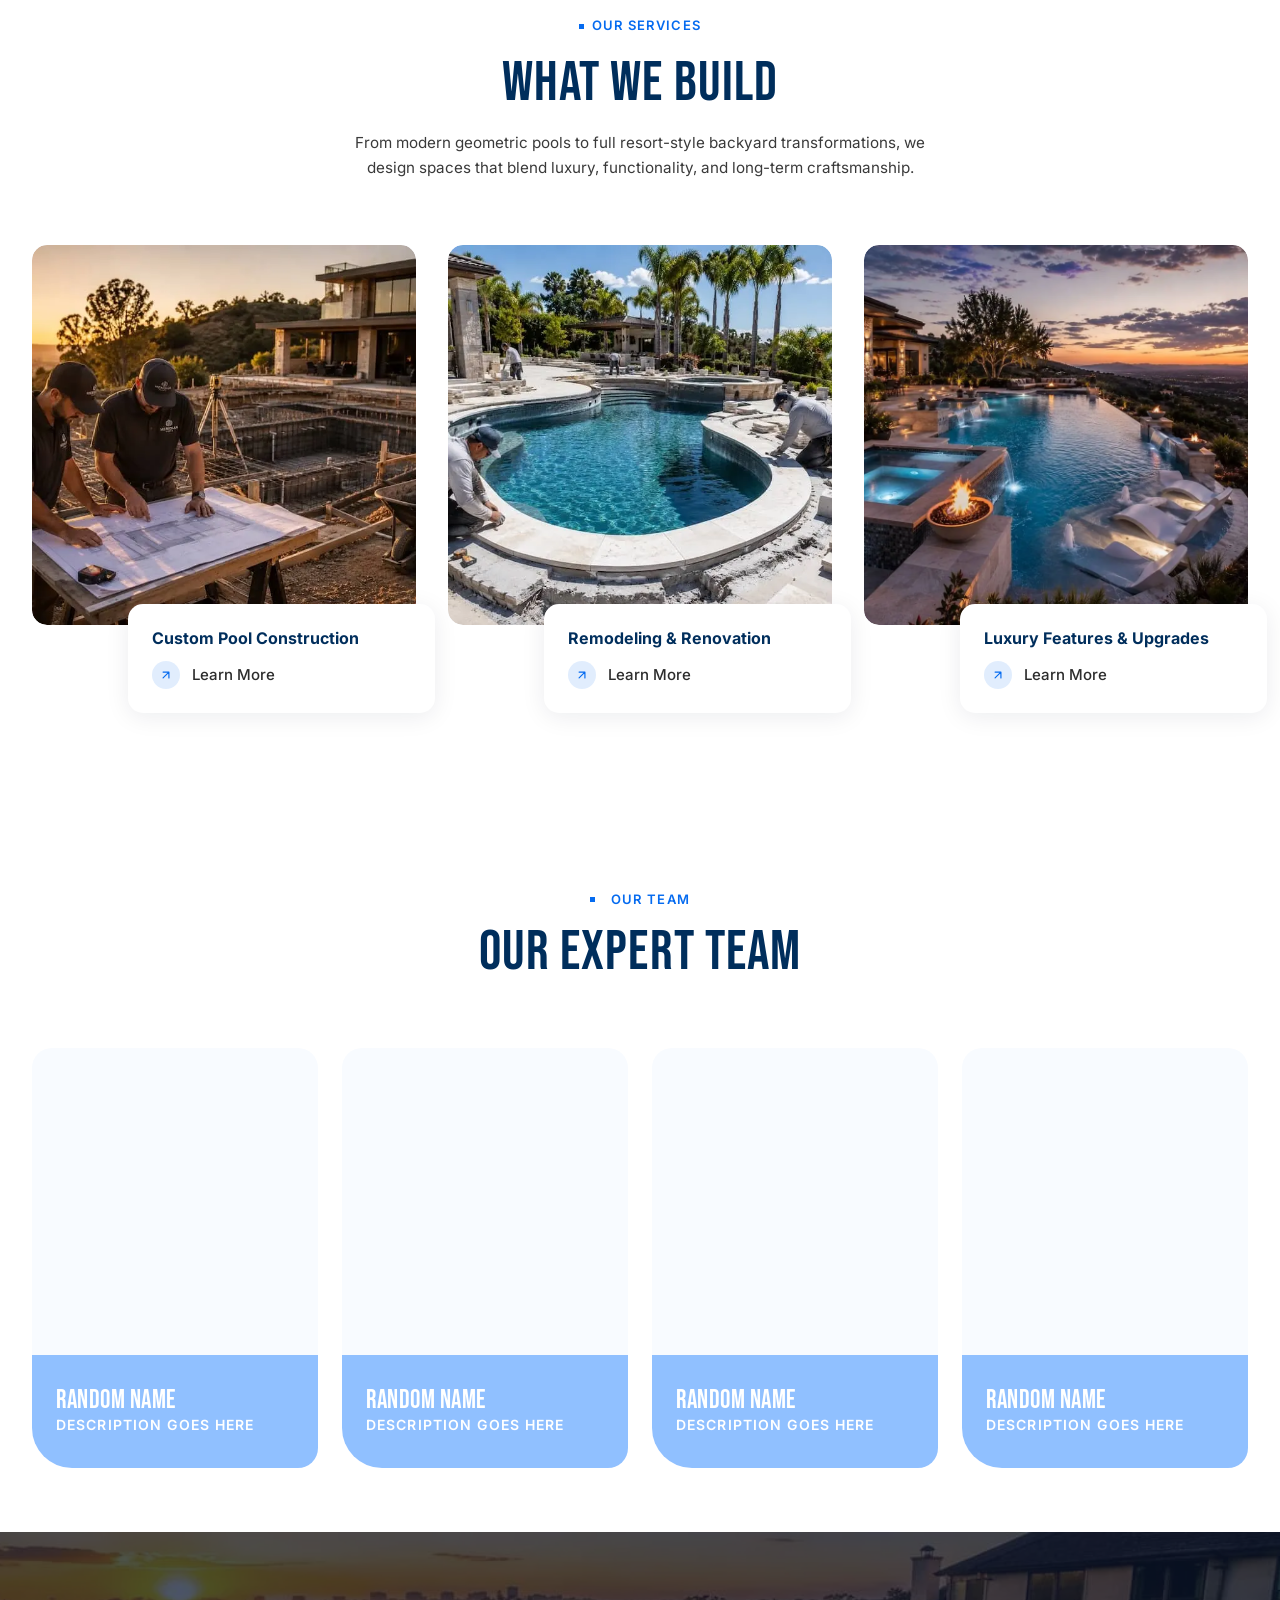
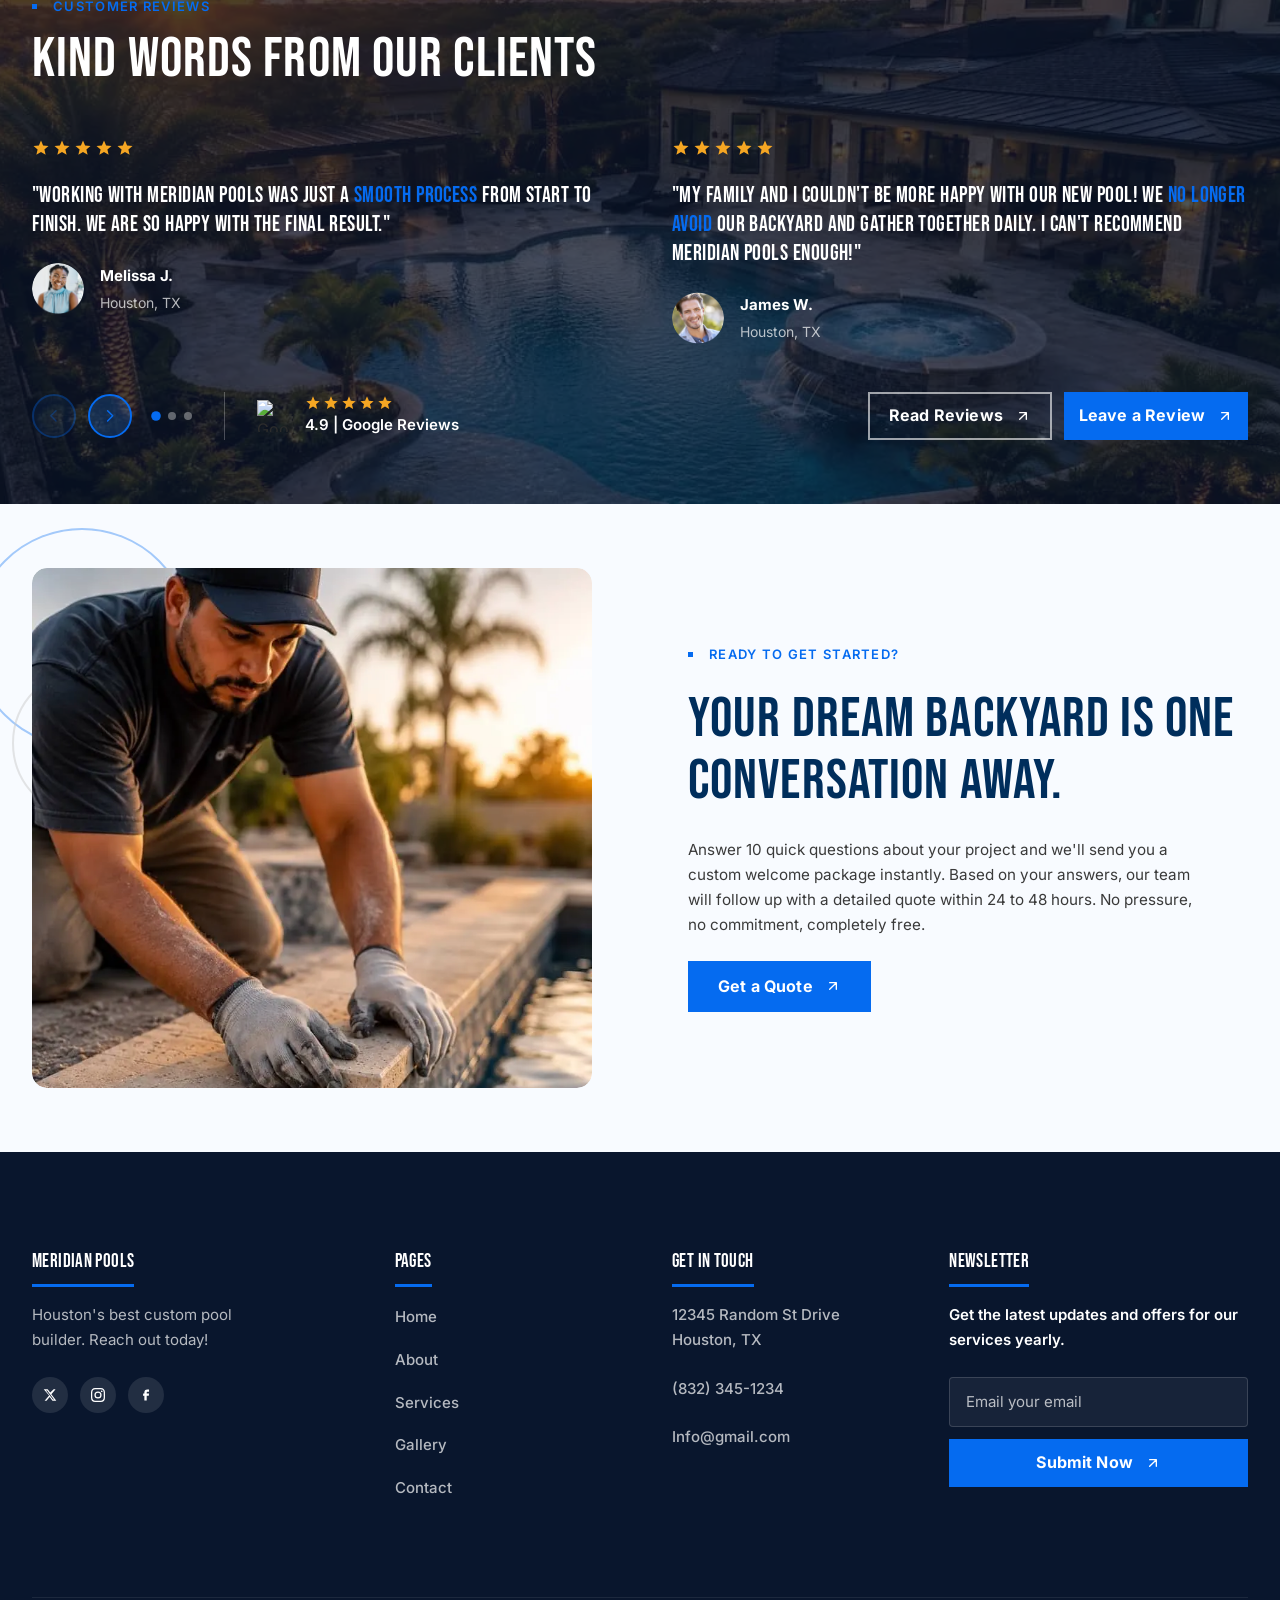
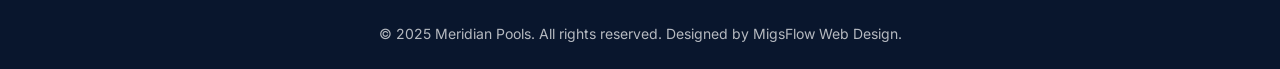
==== commit 55da7bf0: "update" ====
--- a/html/about.html
+++ b/html/about.html
@@ -1075,18 +1075,9 @@
               from start to finish. We are so happy with the final result."
             </blockquote>
             <div class="testimonial-author">
-              <picture class="testimonial-avatar">
-                <source media="(max-width: 600px)"
-                        srcset="images/headshots/deon-w-m.webp">
-                <source media="(min-width: 601px)"
-                        srcset="images/headshots/deon-w.webp">
-                <img src="images/headshots/deon-w.jpg"
-                     alt="Deon W."
-                     width="52" height="52"
-                     loading="lazy" decoding="async">
-              </picture>
+              <img class="testimonial-avatar" src="../images/home/testimonial-1.png" alt="Melissa J." width="52" height="52" loading="lazy" decoding="async">
               <div class="testimonial-author-info">
-                <p class="testimonial-name">Deon W.</p>
+                <p class="testimonial-name">Melissa J.</p>
                 <p class="testimonial-location">Houston, TX</p>
               </div>
             </div>
@@ -1107,18 +1098,9 @@
               Meridian Pools enough!"
             </blockquote>
             <div class="testimonial-author">
-              <picture class="testimonial-avatar">
-                <source media="(max-width: 600px)"
-                        srcset="images/headshots/hannah-t-m.webp">
-                <source media="(min-width: 601px)"
-                        srcset="images/headshots/hannah-t.webp">
-                <img src="images/headshots/hannah-t.jpg"
-                     alt="Hannah T."
-                     width="52" height="52"
-                     loading="lazy" decoding="async">
-              </picture>
+              <img class="testimonial-avatar" src="../images/home/testimonial-2.png" alt="James W." width="52" height="52" loading="lazy" decoding="async">
               <div class="testimonial-author-info">
-                <p class="testimonial-name">Hannah T.</p>
+                <p class="testimonial-name">James W.</p>
                 <p class="testimonial-location">Houston, TX</p>
               </div>
             </div>
@@ -1142,16 +1124,7 @@
               Our backyard is now the envy of the neighborhood."
             </blockquote>
             <div class="testimonial-author">
-              <picture class="testimonial-avatar">
-                <source media="(max-width: 600px)"
-                        srcset="images/headshots/reviewer-3-m.webp">
-                <source media="(min-width: 601px)"
-                        srcset="images/headshots/reviewer-3.webp">
-                <img src="images/headshots/reviewer-3.jpg"
-                     alt="Marcus R."
-                     width="52" height="52"
-                     loading="lazy" decoding="async">
-              </picture>
+              <img class="testimonial-avatar" src="../images/home/testimonial-3.png" alt="Marcus R." width="52" height="52" loading="lazy" decoding="async">
               <div class="testimonial-author-info">
                 <p class="testimonial-name">Marcus R.</p>
                 <p class="testimonial-location">Katy, TX</p>
@@ -1173,16 +1146,7 @@
               The quality of work speaks for itself — worth every penny."
             </blockquote>
             <div class="testimonial-author">
-              <picture class="testimonial-avatar">
-                <source media="(max-width: 600px)"
-                        srcset="images/headshots/reviewer-4-m.webp">
-                <source media="(min-width: 601px)"
-                        srcset="images/headshots/reviewer-4.webp">
-                <img src="images/headshots/reviewer-4.jpg"
-                     alt="Lisa M."
-                     width="52" height="52"
-                     loading="lazy" decoding="async">
-              </picture>
+              <img class="testimonial-avatar" src="../images/home/testimonial-4.png" alt="Lisa M." width="52" height="52" loading="lazy" decoding="async">
               <div class="testimonial-author-info">
                 <p class="testimonial-name">Lisa M.</p>
                 <p class="testimonial-location">The Woodlands, TX</p>
@@ -1208,16 +1172,7 @@
               I've experienced with a contractor. Truly exceptional."
             </blockquote>
             <div class="testimonial-author">
-              <picture class="testimonial-avatar">
-                <source media="(max-width: 600px)"
-                        srcset="images/headshots/reviewer-5-m.webp">
-                <source media="(min-width: 601px)"
-                        srcset="images/headshots/reviewer-5.webp">
-                <img src="images/headshots/reviewer-5.jpg"
-                     alt="James K."
-                     width="52" height="52"
-                     loading="lazy" decoding="async">
-              </picture>
+              <img class="testimonial-avatar" src="../images/home/testimonial-5.png" alt="James K." width="52" height="52" loading="lazy" decoding="async">
               <div class="testimonial-author-info">
                 <p class="testimonial-name">James K.</p>
                 <p class="testimonial-location">Sugar Land, TX</p>
@@ -1239,16 +1194,7 @@
               and the whole experience was stress-free from day one."
             </blockquote>
             <div class="testimonial-author">
-              <picture class="testimonial-avatar">
-                <source media="(max-width: 600px)"
-                        srcset="images/headshots/reviewer-6-m.webp">
-                <source media="(min-width: 601px)"
-                        srcset="images/headshots/reviewer-6.webp">
-                <img src="images/headshots/reviewer-6.jpg"
-                     alt="Sandra P."
-                     width="52" height="52"
-                     loading="lazy" decoding="async">
-              </picture>
+              <img class="testimonial-avatar" src="../images/home/testimonial-6.png" alt="Sandra P." width="52" height="52" loading="lazy" decoding="async">
               <div class="testimonial-author-info">
                 <p class="testimonial-name">Sandra P.</p>
                 <p class="testimonial-location">Pearland, TX</p>
@@ -1419,11 +1365,8 @@
 
         <!-- Col 1 — Brand -->
         <div class="footer-col footer-brand">
-          <h4>Pages</h4>
-          <p>
-            Lorem ipsum dolor sit amet consectetur adipiscing elit. Dolor
-            sit amet consectetur adipiscing elit quisque faucibus.
-          </p>
+          <h4>MERIDIAN POOLS</h4>
+          <p>Houston's best custom pool builder. Reach out today!</p>
           <div class="footer-social">
         <a href="#" aria-label="X / Twitter">
           <svg xmlns="http://www.w3.org/2000/svg" viewBox="0 0 24 24" fill="currentColor" aria-hidden="true"><path d="M18.244 2.25h3.308l-7.227 8.26 8.502 11.24H16.17l-4.714-6.231-5.401 6.231H2.746l7.73-8.835L1.254 2.25H8.08l4.253 5.622 5.911-5.622Zm-1.161 17.52h1.833L7.084 4.126H5.117L17.083 19.77Z"/></svg>
--- a/css/styles.css
+++ b/css/styles.css
@@ -67,13 +67,13 @@
   width: 100%;
 }
 
-@media (min-width: 1025px) {
+@media (min-width: 1225px) {
   .hero-inner {
-    grid-template-columns: 1fr 420px;
+    grid-template-columns: 2fr 420px;
     align-items: center;
-    gap: var(--space-3xl);
-    padding-block: var(--space-4xl);
-  }
+    margin: 0rem 10rem 0rem 10rem;
+  }
+
 }
 
 /* ── Left column ─────────────────────────────────────────────────────────── */
@@ -86,7 +86,7 @@
 
 @media (min-width: 1025px) {
   .hero-content {
-    max-width: 680px;
+    max-width: 780px;
   }
 }
 
@@ -288,6 +288,7 @@
   flex-direction: column;
   gap: var(--space-md);
   flex: 1;
+  min-width: 0; /* prevents flex child from overflowing */
 }
 
 /* Stars */
@@ -309,17 +310,28 @@
   align-items: center;
 }
 
-.avatar-placeholder {
+.hero-card-avatars .avatar {
+  display: block;
   width: 2rem;
   height: 2rem;
   border-radius: 50%;
-  background-color: #D9D9D9;
   border: 2px solid var(--bg-100);
   margin-left: -0.5rem;
-}
-
-.avatar-placeholder:first-child {
+  overflow: hidden;
+  flex-shrink: 0;
+}
+
+.hero-card-avatars .avatar:first-child {
   margin-left: 0;
+}
+
+.hero-card-avatars .avatar img {
+  width: 100%;
+  height: 100%;
+  object-fit: cover;
+  object-position: center top;
+  border-radius: 50%;
+  display: block;
 }
 
 /* Stat */
